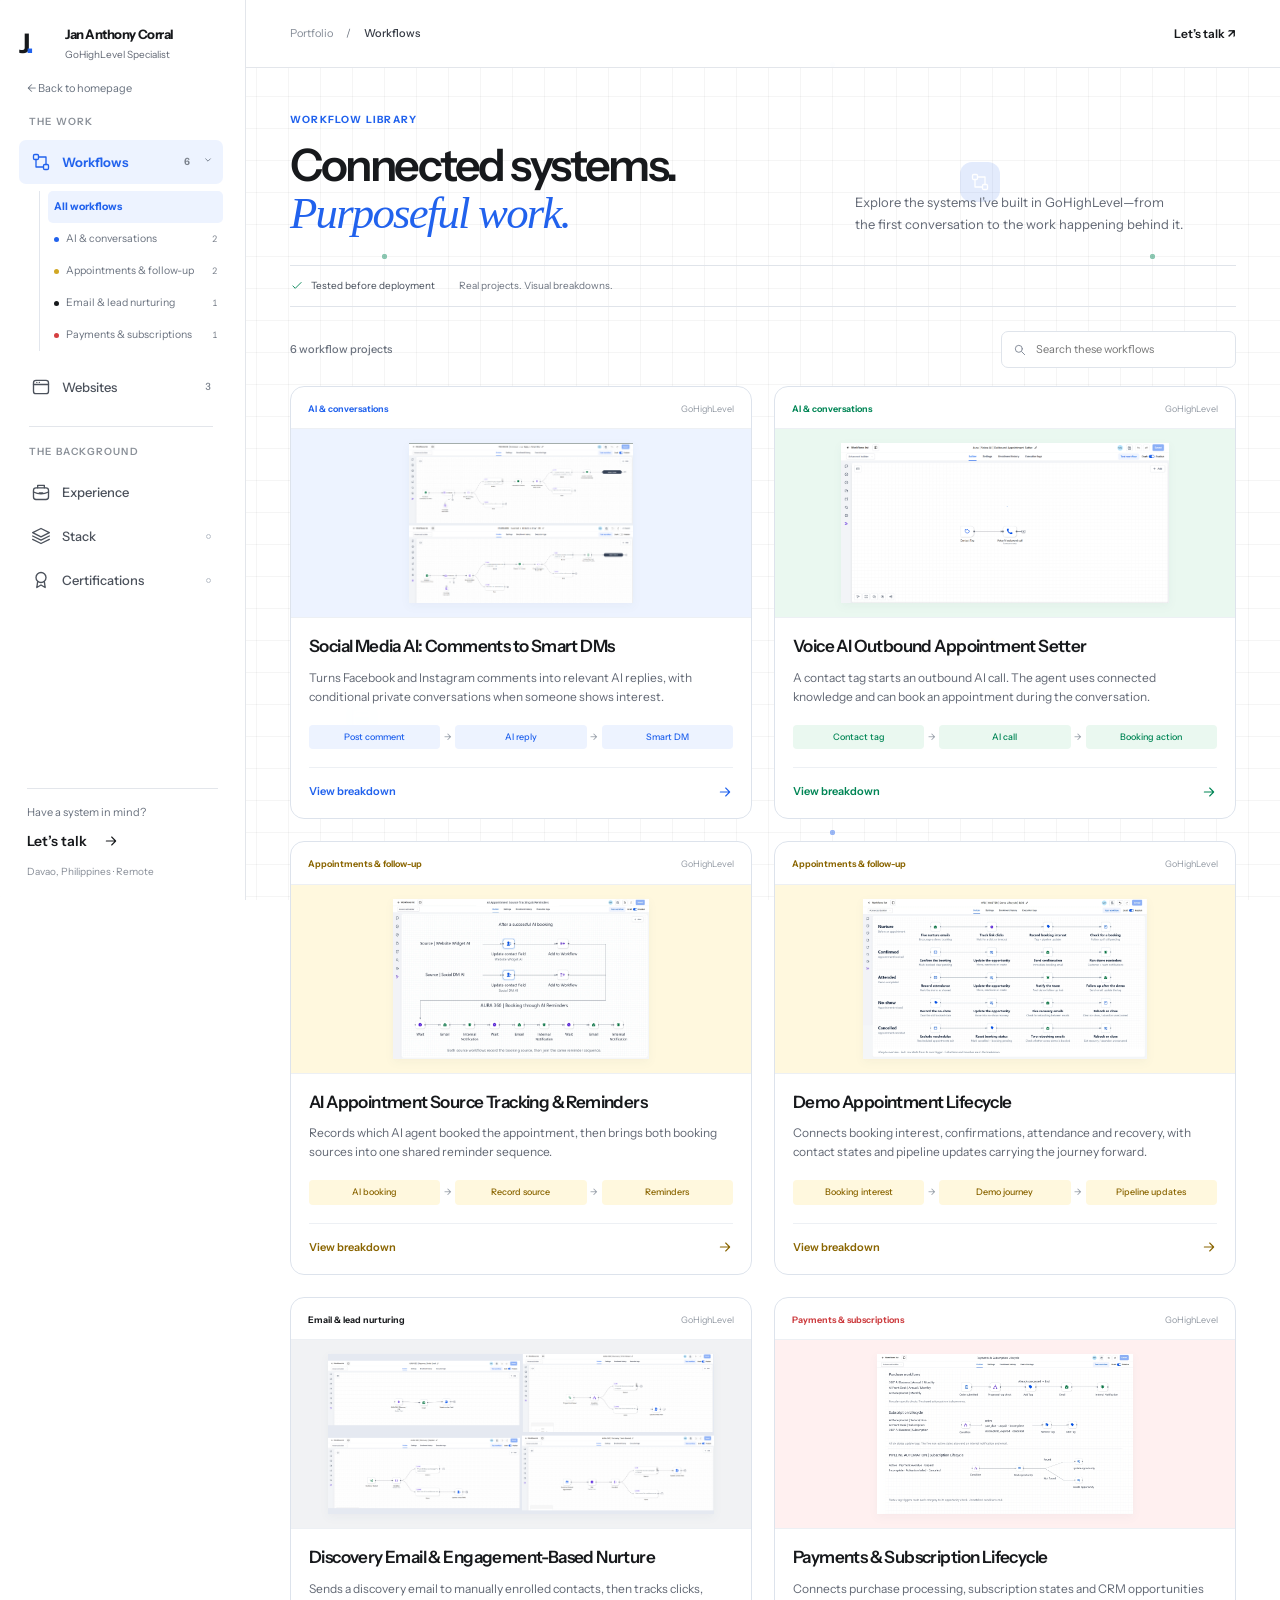
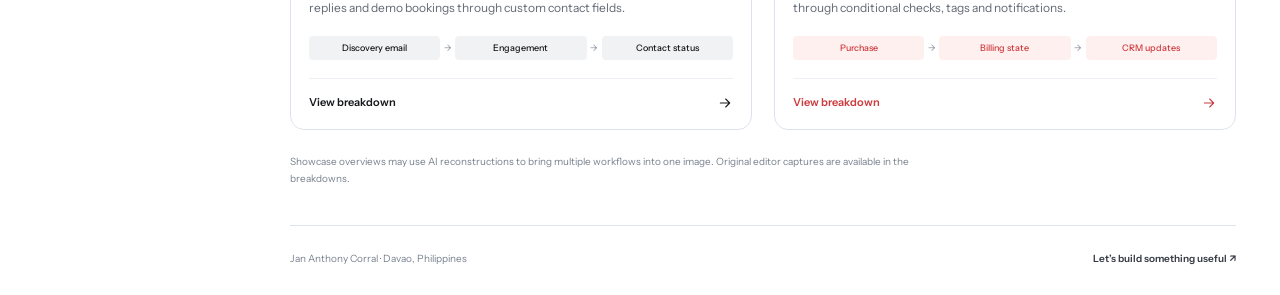
==== gallery.html @ 0812d5f4 "Showcase the portfolio in the gallery with video and visual breakdown" ====
<!doctype html>
<html lang="en">
<head>
  <meta charset="UTF-8">
  <meta name="viewport" content="width=device-width, initial-scale=1.0">
  <meta name="description" content="Portfolio of Jan Anthony Corral, a GoHighLevel automation and operations specialist.">
  <title>Workflows · Work Library — Jan Anthony Corral</title>
  <link rel="preconnect" href="https://fonts.googleapis.com">
  <link rel="preconnect" href="https://fonts.gstatic.com" crossorigin>
  <link href="https://fonts.googleapis.com/css2?family=Instrument+Sans:ital,wght@0,400;0,500;0,600;0,700;1,500&display=swap" rel="stylesheet">
  <style>
    :root {
      --paper: #f4f3ef;
      --paper-2: #ebeae5;
      --ink: #172033;
      --muted: #697386;
      --line: #d4d8df;
      --blue: #2558d9;
      --blue-dark: #163a93;
      --blue-soft: #dfe8ff;
      --white: #fbfbf9;
      --navy: #101a2d;
      --radius: 18px;
      --max: 1180px;
    }

    * { box-sizing: border-box; }
    html { scroll-behavior: smooth; }
    body {
      margin: 0;
      background: var(--paper);
      color: var(--ink);
      font-family: "Instrument Sans", Arial, sans-serif;
      font-size: 17px;
      line-height: 1.6;
    }
    img, video { display: block; max-width: 100%; }
    a { color: inherit; text-decoration: none; }
    button { font: inherit; }
    :focus-visible { outline: 3px solid #7fa2ff; outline-offset: 4px; }

    .wrap { width: min(calc(100% - 40px), var(--max)); margin-inline: auto; }
    .nav-shell {
      position: sticky;
      top: 0;
      z-index: 20;
      background: rgba(244, 243, 239, .9);
      border-bottom: 1px solid rgba(23, 32, 51, .12);
      backdrop-filter: blur(14px);
    }
    nav {
      min-height: 72px;
      display: flex;
      align-items: center;
      justify-content: space-between;
      gap: 28px;
    }
    .wordmark { font-weight: 700; letter-spacing: -.02em; }
    .nav-links { display: flex; align-items: center; gap: 28px; font-size: .94rem; }
    .nav-links a { color: #475166; }
    .nav-links a:hover { color: var(--blue); }

    .hero {
      min-height: 72vh;
      padding: 112px 0 86px;
      display: grid;
      align-items: center;
      border-bottom: 1px solid var(--line);
    }
    .eyebrow {
      margin: 0 0 22px;
      color: var(--blue);
      font-size: .82rem;
      font-weight: 700;
      letter-spacing: .13em;
      text-transform: uppercase;
    }
    h1, h2, h3, p { margin-top: 0; }
    h1 {
      max-width: 940px;
      margin-bottom: 28px;
      font-size: clamp(3.25rem, 8vw, 7.35rem);
      line-height: .93;
      letter-spacing: -.065em;
      font-weight: 650;
    }
    .hero-copy {
      max-width: 720px;
      margin-bottom: 38px;
      color: #4f596d;
      font-size: clamp(1.08rem, 2vw, 1.35rem);
    }
    .actions { display: flex; flex-wrap: wrap; gap: 12px; }
    .button {
      display: inline-flex;
      min-height: 48px;
      padding: 11px 19px;
      align-items: center;
      justify-content: center;
      gap: 8px;
      border: 1px solid var(--ink);
      border-radius: 999px;
      background: var(--ink);
      color: white;
      font-weight: 600;
      cursor: pointer;
      transition: transform .2s ease, background .2s ease, color .2s ease;
    }
    .button:hover { transform: translateY(-2px); }
    .button.secondary { background: transparent; color: var(--ink); }
    .button.secondary:hover { background: var(--white); }

    section { padding: 112px 0; scroll-margin-top: 72px; }
    .section-head {
      display: grid;
      grid-template-columns: minmax(0, .75fr) minmax(300px, 1fr);
      gap: 60px;
      align-items: end;
      margin-bottom: 58px;
    }
    .section-number { color: var(--blue); font-size: .82rem; font-weight: 700; letter-spacing: .13em; }
    h2 { margin-bottom: 0; font-size: clamp(2.4rem, 5vw, 4.7rem); line-height: 1; letter-spacing: -.05em; }
    .section-intro { margin: 0; color: var(--muted); max-width: 610px; }

    .projects { display: grid; gap: 72px; }
    .project {
      border-top: 1px solid var(--ink);
      padding-top: 22px;
    }
    .project-meta {
      display: flex;
      justify-content: space-between;
      gap: 24px;
      margin-bottom: 18px;
      color: var(--muted);
      font-size: .9rem;
    }
    .media-frame {
      overflow: hidden;
      background: #dde1e9;
      border: 1px solid #c9ced8;
      border-radius: var(--radius);
      box-shadow: 0 22px 60px rgba(27, 40, 68, .11);
    }
    .browser-bar {
      height: 42px;
      display: flex;
      align-items: center;
      gap: 7px;
      padding: 0 15px;
      background: #e8eaf0;
      border-bottom: 1px solid #c9ced8;
    }
    .browser-bar span { width: 9px; height: 9px; border-radius: 50%; background: #aeb5c2; }
    .media-frame img { width: 100%; background: white; }
    .media-frame video { width: 100%; aspect-ratio: 16 / 9; object-fit: cover; background: #0c1423; }
    .project-copy {
      display: grid;
      grid-template-columns: minmax(260px, .85fr) minmax(320px, 1.15fr);
      gap: 64px;
      padding: 30px 0 0;
    }
    .project h3 { font-size: clamp(1.8rem, 3vw, 2.65rem); line-height: 1.08; letter-spacing: -.035em; }
    .project-summary { color: #4f596d; }
    .project-controls { display: flex; flex-wrap: wrap; gap: 12px; margin-top: 25px; }
    .text-button {
      display: inline-flex;
      align-items: center;
      gap: 8px;
      padding: 0 0 6px;
      border: 0;
      border-bottom: 1px solid currentColor;
      background: transparent;
      color: var(--blue-dark);
      font-weight: 650;
      cursor: pointer;
    }
    .text-button .arrow { transition: transform .25s ease; }
    .text-button[aria-expanded="true"] .arrow { transform: rotate(180deg); }
    .project-panel {
      display: grid;
      grid-template-rows: 0fr;
      margin-top: 0;
      opacity: 0;
      transition: grid-template-rows .42s ease, opacity .25s ease, margin-top .42s ease;
    }
    .project-panel.open { grid-template-rows: 1fr; margin-top: 34px; opacity: 1; }
    .panel-inner { overflow: hidden; }
    .panel-content {
      padding: 38px;
      background: var(--paper-2);
      border: 1px solid var(--line);
      border-radius: var(--radius);
      display: grid;
      grid-template-columns: repeat(3, 1fr);
      gap: 36px;
    }
    .panel-content h4 { margin: 0 0 10px; font-size: .82rem; color: var(--blue); letter-spacing: .1em; text-transform: uppercase; }
    .panel-content p, .panel-content li { color: #586174; font-size: .96rem; }
    .panel-content ul { margin: 0; padding-left: 1.1em; }

    .work-list { border-top: 1px solid var(--ink); }
    .work-row {
      display: grid;
      grid-template-columns: minmax(240px, .7fr) 1.3fr;
      gap: 60px;
      padding: 30px 0;
      border-bottom: 1px solid var(--line);
    }
    .work-row h3 { margin: 0; font-size: 1.25rem; }
    .work-row p { margin: 0; color: var(--muted); }

    .about { background: var(--navy); color: #f4f6fa; }
    .about .section-number { color: #85a9ff; }
    .about .section-intro { color: #abb5c8; }
    .about-grid { display: grid; grid-template-columns: .8fr 1.2fr; gap: 80px; }
    .about-copy { font-size: clamp(1.3rem, 2.5vw, 2rem); line-height: 1.35; letter-spacing: -.02em; }
    .about-detail { color: #abb5c8; }

    .contact { text-align: center; }
    .contact h2 { max-width: 850px; margin: 0 auto 25px; }
    .contact p { max-width: 620px; margin: 0 auto 34px; color: var(--muted); }
    .contact-placeholder { border-style: dashed; cursor: default; }
    footer {
      padding: 24px 0 38px;
      border-top: 1px solid var(--line);
      color: var(--muted);
      font-size: .88rem;
    }
    footer .wrap { display: flex; justify-content: space-between; gap: 20px; }

    @media (max-width: 760px) {
      .wrap { width: min(calc(100% - 28px), var(--max)); }
      .nav-links a:not(:last-child) { display: none; }
      .hero { min-height: auto; padding: 88px 0 68px; }
      h1 { font-size: clamp(3rem, 15vw, 4.7rem); }
      section { padding: 82px 0; }
      .section-head, .project-copy, .work-row, .about-grid { grid-template-columns: 1fr; gap: 22px; }
      .section-head { margin-bottom: 40px; }
      .projects { gap: 58px; }
      .panel-content { padding: 25px; grid-template-columns: 1fr; gap: 22px; }
      .project-meta { font-size: .8rem; }
      footer .wrap { flex-direction: column; }
    }

    @media (prefers-reduced-motion: reduce) {
      html { scroll-behavior: auto; }
      *, *::before, *::after { scroll-behavior: auto !important; transition: none !important; }
    }

    .lifecycle-caption {font-size:.94rem;color:var(--muted)}
    .lifecycle-breakdown {padding:38px;background:var(--white);border:1px solid var(--line);border-radius:var(--radius)}
    .lifecycle-intro h4 {font-size:1.8rem;letter-spacing:-.035em;line-height:1.2;margin:14px 0}
    .lifecycle-intro p,.flow-figure p {max-width:780px;color:var(--muted)}
    .flow-index {display:flex;flex-wrap:wrap;justify-content:flex-start;min-height:0;gap:10px;padding:10px 0 30px}
    .flow-index a {padding:8px 13px;border:1px solid var(--line);border-radius:999px;font-size:.85rem}
    .flow-index a:hover {background:var(--blue-soft);border-color:var(--blue)}
    .flow-figure {margin:0;padding:30px 0 36px;border-top:1px solid var(--line);scroll-margin-top:95px}
    .flow-figure h4 {font-size:1.3rem;margin:0 0 12px;letter-spacing:-.02em}
    .flow-figure figcaption {margin-bottom:22px}
    .flow-figure .text-button {font-size:.9rem}
    .flow-image {display:block;overflow:hidden;border:1px solid var(--line);border-radius:10px;background:#f7f8fa}
    .flow-image img {display:block;width:100%;height:auto;min-height:90px}
    .lifecycle-note {font-size:.83rem;color:var(--muted);margin:0;border-top:1px solid var(--line);padding-top:24px}
    @media(max-width:760px){.lifecycle-breakdown{padding:20px}.flow-index{gap:8px}.flow-figure{padding:24px 0}.lifecycle-intro h4{font-size:1.5rem}}
  
    /* Homepage layout */
    .hero{min-height:0;padding:64px 0 58px;overflow:hidden}
    .hero-layout{display:grid;grid-template-columns:1.5fr 1fr;align-items:center;gap:40px}
    .hero-name{font-size:1.1rem;color:var(--blue-dark);font-weight:600;margin-bottom:20px}
    h1{font-size:clamp(2.7rem,5.2vw,4.5rem);line-height:1.04;letter-spacing:-.055em;margin-bottom:20px}
    .hero-copy{font-size:1.12rem;max-width:530px;margin-bottom:28px}
    .hero-art{height:285px;position:relative;isolation:isolate}
    .shape{position:absolute;width:65%;height:76%;border-radius:42px}
    .shape-one{background:#73baff;transform:rotate(-12deg);left:0;top:30px}
    .shape-two{background:#2558d9;transform:rotate(9deg);left:22%;top:5px}
    .shape-three{background:#173c96;left:37%;top:58px;border-radius:42px 42px 90px 42px}
    section{padding:64px 0}
    h2{font-size:clamp(2rem,3.5vw,3rem);line-height:1.1}
    .compact-section{display:grid;grid-template-columns:1fr 2fr;gap:50px;align-items:start}
    .compact-section p{max-width:750px;margin:0;font-size:1.08rem}
    .introduction{padding:38px 0;border-bottom:1px solid var(--line)}
    .about{padding:38px 0;background:#e8edf6;color:var(--ink)}
    .about p{color:#4f596d}
    .section-head{margin-bottom:34px;gap:36px;grid-template-columns:1fr 1.2fr}
    .group-title{font-size:1.25rem;font-weight:600;margin:0 0 18px}
    .website-heading{margin-top:46px}
    .project-grid{display:grid;gap:22px;align-items:stretch}
    .workflows{grid-template-columns:repeat(3,minmax(0,1fr))}
    .websites{grid-template-columns:repeat(2,minmax(0,1fr))}
    .project{min-width:0;border:1px solid var(--line);padding:16px;background:var(--white);border-radius:20px;display:flex;flex-direction:column;scroll-margin-top:95px}
    .project-meta{font-size:.75rem;gap:10px;min-height:25px;margin-bottom:12px;flex-wrap:wrap}
    .media-frame{box-shadow:none;border:1px solid #e0e4ec;border-radius:12px;background:#f0f3f8;aspect-ratio:16/10;display:flex;align-items:center;justify-content:center}
    .media-frame img{width:100%;height:100%;object-fit:contain;background:#f0f3f8}
    .media-frame video{width:100%;height:100%;object-fit:contain;aspect-ratio:auto;background:#f0f3f8}
    .browser-bar{display:none}
    .project-copy{display:flex;flex-direction:column;gap:0;padding-top:22px;flex:1}
    .project-copy>div{display:flex;flex-direction:column;flex:1}
    .project h3{font-size:1.35rem;line-height:1.22;letter-spacing:-.025em;margin-bottom:14px}
    .project-summary{font-size:.95rem;margin-bottom:18px}
    .project-controls{margin-top:auto;padding-top:10px;gap:16px;font-size:.88rem}
    .media-note{font-size:.73rem;line-height:1.5;color:var(--muted)}
    .placeholder{background:transparent;border-style:dashed}
    .placeholder-media{border-style:dashed;color:var(--muted);font-size:.9rem;width:100%}
    .placeholder .project-copy{opacity:.8}
    .project-panel{grid-column:1/-1}
    .tools-list{display:grid;grid-template-columns:repeat(3,1fr);gap:35px;border-top:1px solid var(--line);padding-top:25px}
    .tools-list h3{font-size:1.1rem;margin:0 0 8px}
    .tools-list p{font-size:.97rem;color:var(--muted);margin:0}
    #tools{border-top:1px solid var(--line)}
    .contact{background:#e7edf9}
    .contact h2{margin-bottom:20px}
    .contact-pending{font-size:.9rem;color:var(--muted)}
    @media(max-width:900px){.workflows{gap:14px}.project{padding:13px}.project h3{font-size:1.2rem}.hero-layout{grid-template-columns:1.6fr 1fr}.hero-art{height:230px}}
    @media(max-width:760px){.hero{padding:40px 0}.hero-layout{grid-template-columns:1fr;gap:20px}.hero-art{display:none}.hero-copy{font-size:1rem}.compact-section{grid-template-columns:1fr;gap:16px}.section-head{grid-template-columns:1fr;gap:15px}.workflows,.websites,.tools-list{grid-template-columns:1fr}.project{padding:18px}.project h3{font-size:1.5rem}.project-summary{font-size:1rem}section{padding:44px 0}.nav-links{gap:12px;font-size:.85rem}.nav-links a:not(:last-child){display:block}.nav-links a[href="index.html#tools"],.nav-links a[href="index.html#about"]{display:none}.wordmark{font-size:.9rem}.nav-shell nav{gap:15px;min-height:64px}.tools-list{gap:24px}.project-panel.open{margin-top:22px}}

    .source-breakdown{padding:32px;background:var(--white);border:1px solid var(--line);border-radius:18px}
    .source-breakdown>h3{font-size:1.7rem;margin:0 0 12px;letter-spacing:-.025em}
    .source-intro{color:var(--muted);max-width:800px;margin-bottom:30px}
    .source-paths{display:grid;grid-template-columns:1fr 1fr;gap:32px}
    .source-path{min-width:0;padding:20px 20px 0;border:1px solid var(--line);border-bottom:0;border-radius:12px 12px 0 0;background:#f5f7fb}
    .source-path h4{font-size:1.25rem;color:var(--blue-dark);margin:0 0 24px}
    .source-path h5{font-size:1rem;margin:0 0 12px}
    .source-path p,.source-shared p{font-size:.94rem;color:#566176}
    .source-shot{display:block;border:1px solid var(--line);border-radius:8px;overflow:hidden;background:white}
    .source-shot img{display:block;width:100%;height:auto}
    .source-arrow{text-align:center;color:var(--blue-dark);font-size:.84rem;padding:18px 0}
    .source-arrow span{display:block;font-size:1.7rem;line-height:1.2;margin-bottom:6px}
    .source-merge{height:30px;border:solid #8596b5;border-width:0 2px 2px;width:calc(50% + 16px);margin:auto;position:relative}
    .source-merge:after{content:'↓';position:absolute;left:50%;top:24px;transform:translateX(-50%);font-size:26px;color:#63769a}
    .source-shared{margin-top:45px;padding:24px;background:#eef3fb;border:1px solid #ccd7ec;border-radius:12px}
    .source-shared h4{font-size:1.2rem;margin:0 0 12px}
    @media(max-width:760px){.source-breakdown{padding:18px}.source-paths{grid-template-columns:1fr;gap:22px}.source-path{border-bottom:1px solid var(--line);border-radius:12px;padding:16px}.source-merge{width:0;border-width:0 0 0 2px;height:20px}.source-shared{padding:16px}.source-merge:after{top:10px}.source-shared{margin-top:26px}}

    body.modal-open{overflow:hidden}
    .project-panel{display:none!important}
    dialog{border:1px solid var(--line);border-radius:18px;padding:0;background:var(--paper);color:var(--ink);box-shadow:0 22px 90px #101a2d55}
    dialog::backdrop{background:rgba(16,26,45,.58);backdrop-filter:blur(3px)}
    .breakdown-dialog{width:min(1100px,calc(100vw - 56px));max-width:none;max-height:85dvh;overflow:auto;overscroll-behavior:contain}
    .dialog-heading{position:sticky;top:0;z-index:2;display:flex;align-items:center;justify-content:space-between;gap:20px;padding:20px 26px;background:var(--paper);border-bottom:1px solid var(--line)}
    .dialog-heading h2{font-size:1.35rem;line-height:1.3;letter-spacing:-.025em;margin:0}
    .dialog-x,.zoom-controls button{border:1px solid var(--line);background:var(--white);border-radius:8px;min-width:40px;min-height:40px;cursor:pointer;color:var(--ink);font-size:1.15rem}
    .dialog-x{flex-shrink:0;font-size:1.6rem}
    .breakdown-body{padding:24px}
    .breakdown-body .project-panel{display:block!important;opacity:1;margin:0;transition:none}
    .dialog-footer{padding:18px 24px 24px;text-align:center;border-top:1px solid var(--line)}
    .breakdown-body .flow-figure{scroll-margin-top:90px}
    .showcase-zoom{padding:0;cursor:zoom-in;position:relative;width:100%;font:inherit;color:inherit}
    .zoom-hint{position:absolute;bottom:8px;right:8px;background:#fbfbf9ed;color:#163a93;border:1px solid #d4d8df;border-radius:6px;padding:3px 8px;font-size:.72rem}
    .image-dialog{width:min(1400px,calc(100vw - 48px));max-width:none;height:85dvh;max-height:90dvh;overflow:hidden;background:#eff2f7}
    .image-dialog[open]{display:flex;flex-direction:column}
    .image-toolbar{display:flex;align-items:center;justify-content:space-between;gap:12px;padding:12px 18px;background:var(--white);border-bottom:1px solid var(--line)}
    .image-toolbar h2{font-size:1rem;letter-spacing:0;margin:0}
    .zoom-controls{display:flex;gap:8px;align-items:center;flex-shrink:0}
    .zoom-controls output{font-size:.85rem;min-width:42px;text-align:center}
    .image-help{font-size:.8rem;color:var(--muted);margin:8px 18px}
    .image-stage{flex:1;min-height:0;overflow:auto;padding:16px;cursor:grab;overscroll-behavior:contain;touch-action:pan-x pan-y}
    .image-stage.dragging{cursor:grabbing;user-select:none}
    .preview-image{display:block;max-width:none!important;margin:auto;object-fit:contain;user-select:none;-webkit-user-drag:none}
    @media(max-width:760px){.breakdown-dialog{width:calc(100vw - 24px);max-height:88dvh}.dialog-heading{padding:14px 16px}.dialog-heading h2{font-size:1.1rem}.breakdown-body{padding:12px}.breakdown-body .panel-content{grid-template-columns:1fr}.image-dialog{width:calc(100vw - 20px)}.image-toolbar{flex-wrap:wrap;padding:10px}.image-toolbar h2{font-size:.9rem}.zoom-controls{gap:5px}.image-help{margin:6px 10px}.source-paths{grid-template-columns:1fr}}

    @keyframes popup-enter{from{opacity:0;transform:translateY(10px) scale(.99)}to{opacity:1;transform:translateY(0) scale(1)}}
    @keyframes backdrop-enter{from{opacity:0}to{opacity:1}}
    dialog[open]{animation:popup-enter .38s cubic-bezier(.16,1,.3,1) both}
    dialog[open]::backdrop{animation:backdrop-enter .32s ease-out both}
    @media(prefers-reduced-motion:reduce){dialog[open],dialog[open]::backdrop{animation:none}}
  
    .workflow-disclosure{margin:-6px 0 24px;max-width:820px;color:var(--muted);font-size:.85rem;line-height:1.6}
    @keyframes popup-exit{from{opacity:1;transform:translateY(0) scale(1)}to{opacity:0;transform:translateY(5px) scale(.995)}}
    @keyframes backdrop-exit{from{opacity:1}to{opacity:0}}
    dialog[open].is-closing{animation:popup-exit .18s ease-in both;pointer-events:none}
    dialog[open].is-closing::backdrop{animation:backdrop-exit .18s ease-in both}
    @media(prefers-reduced-motion:reduce){dialog[open].is-closing,dialog[open].is-closing::backdrop{animation:none}}
  .contact-email{display:inline-flex;align-items:center;gap:8px;color:var(--muted);font-weight:400;font-size:14px;text-decoration:none;background:none;border:0;padding:0;transition:color 180ms ease}.contact-email svg{flex-shrink:0;width:16px;height:16px}.contact-email:hover,.contact-email:hover span{color:#2563eb;text-decoration:none}.contact-email:focus-visible{outline:2px solid currentColor;outline-offset:6px}
.compact-lifecycle{display:grid;grid-template-columns:repeat(2,minmax(0,1fr));gap:24px;padding:24px}
.compact-lifecycle .flow-figure{padding:0;border:0;min-width:0}
.compact-lifecycle #flow-full{grid-column:1/-1}
.compact-lifecycle .flow-figure h4{font-size:1.05rem;margin:0 0 8px}
.compact-lifecycle .flow-figure p{font-size:.9rem;line-height:1.6;margin:0}
.compact-lifecycle .flow-figure figcaption{margin-bottom:12px}
.compact-lifecycle .flow-image img{height:120px;min-height:0;object-fit:contain}
.compact-lifecycle #flow-full .flow-image img{height:160px}
@media(max-width:700px){.compact-lifecycle{grid-template-columns:1fr;padding:18px;gap:22px}}
nav .nav-contact{display:inline-flex;align-items:center;gap:8px;padding:11px 18px;border-radius:999px;background:#172033;color:#fff;font-weight:600;text-decoration:none;white-space:nowrap;transition:background 180ms ease}nav .nav-contact:hover{background:#2563eb;color:#fff;text-decoration:none}nav .nav-contact svg{flex-shrink:0}.payments-breakdown{padding:24px}.payments-breakdown>h3{font-size:1.3rem;margin:0 0 12px}.payments-breakdown h4{font-size:1.05rem;margin:24px 0 8px}.payments-breakdown p{font-size:.9rem;color:var(--muted);line-height:1.6}.payments-breakdown>.flow-image img{height:240px;object-fit:contain}.payment-grid{display:grid;grid-template-columns:repeat(2,minmax(0,1fr));gap:22px}.payment-grid figure{margin:0;min-width:0}.payment-grid .flow-image img{height:200px;min-height:0;object-fit:contain}.payment-grid figcaption{font-size:.9rem;margin:14px 0 8px}.payment-plans summary{cursor:pointer;color:var(--blue);font-size:.9rem;padding:10px 0}.payment-note{margin:22px 0 0;font-size:.8rem!important}@media(max-width:700px){.payment-grid{grid-template-columns:1fr}.payments-breakdown{padding:18px}}.hero-portrait{position:relative;width:100%;max-width:470px;justify-self:center;align-self:end;line-height:0;background:none;border:0;isolation:isolate}.hero-portrait img{display:block;width:100%;height:auto;position:relative}.portrait-water{position:absolute;inset:0;width:100%;height:100%;pointer-events:none}.hero-layout{align-items:center}.hero-portrait img{mask-image:linear-gradient(to bottom,#000 0%,#000 91%,transparent 100%)}.hero-portrait .portrait-water{inset:-12%;width:124%;height:124%;z-index:2;}@media(max-width:760px){.hero-portrait{max-width:330px;margin:12px auto 0}}
#tools .section-head{margin-bottom:28px}.tool-group{display:grid;grid-template-columns:150px 1fr;gap:26px;border-top:1px solid var(--line,#d1d8e2);padding:28px 0}.tool-group:last-child{padding-bottom:0}.tool-group>h3{font-size:.85rem;font-weight:600;color:var(--muted);margin:3px 0}.tool-collection{display:grid;grid-template-columns:repeat(3,minmax(0,1fr));gap:30px}.tool-item{position:relative;padding:0 0 14px;min-width:0}.tool-item:after{content:'';position:absolute;left:0;bottom:0;width:30px;height:2px;background:#2563eb;transform:scaleX(0);transform-origin:left;transition:transform .2s}.tool-item:hover:after,.tool-item:focus-within:after{transform:scaleX(1)}.tool-logo{height:30px;display:flex;align-items:center;color:#172033;margin-bottom:15px;transition:color .2s}.tool-item:hover .tool-logo{color:#2563eb}.tool-monogram{font-size:16px;font-weight:800;letter-spacing:-1px}.tool-item h4{font-size:1rem;margin:0 0 9px}.tool-item p{font-size:.9rem;line-height:1.65;color:var(--muted);margin:0}.tool-work-link{display:inline-block;margin-top:13px;font-size:.82rem;font-weight:600;color:var(--blue);text-decoration:none}.tool-work-link:hover{color:#2563eb}@media(max-width:800px){.tool-group{grid-template-columns:1fr;gap:20px}.tool-collection{gap:22px}}@media(max-width:560px){.tool-collection{grid-template-columns:1fr}.tool-item{padding-left:42px}.tool-logo{position:absolute;left:0;top:0}.tool-item:after{left:42px}.tool-group{padding:24px 0}.tool-item h4{margin-bottom:5px}}

/* Draw directly on the existing pill edge after color inversion. */
.actions .button,nav .nav-contact{position:relative;overflow:visible;isolation:isolate;transition:transform .25s ease,background .25s ease,color .25s ease;border:1px solid var(--ink)}
.cta-ring{position:absolute;inset:-1px;width:calc(100% + 2px);height:calc(100% + 2px);overflow:visible;pointer-events:none}
.cta-ring rect{fill:none;stroke-width:1;vector-effect:non-scaling-stroke}
.cta-ring-track{display:none}
.cta-ring-draw{stroke:currentColor;stroke-dasharray:1;stroke-dashoffset:1;transition:stroke-dashoffset .5s cubic-bezier(.7,0,.3,1),filter .25s}
.actions .button:is(:hover,:focus-visible),nav .nav-contact:is(:hover,:focus-visible){transform:scale(1.045);background:var(--white);color:var(--ink);border-color:transparent}
.actions .button.secondary:is(:hover,:focus-visible){background:var(--ink);color:var(--white);border-color:transparent}
.actions .button:is(:hover,:focus-visible) .cta-ring-draw,nav .nav-contact:is(:hover,:focus-visible) .cta-ring-draw{stroke-dashoffset:0;stroke-width:1.6;filter:drop-shadow(0 0 1.5px #2563eb45);transition-delay:.12s}
@media(prefers-reduced-motion:reduce){.actions .button,nav .nav-contact,.cta-ring rect{transition:none!important;transform:none!important}}

.hero-portrait{overflow:hidden;perspective:none;outline-offset:5px}
.hero-portrait img{transform:scale(.9);transform-origin:50% 100%;transition:transform .6s cubic-bezier(.2,.7,.3,1)}
.hero-portrait:after{content:"";position:absolute;inset:-30%;z-index:2;background:linear-gradient(90deg,transparent 35%,#fbfbf960 50%,transparent 65%);transform:translateX(-100%) rotate(25deg);pointer-events:none}
.portrait-caption{position:absolute;right:7%;bottom:9%;z-index:3;line-height:1.5;text-align:right;color:#fbfbf9;border-right:3px solid #fbfbf9;padding:6px 12px;opacity:0;transform:translateX(12px);transition:opacity .35s,transform .35s;text-shadow:0 1px 6px #172033}
.portrait-caption strong,.portrait-caption span{display:block}.portrait-caption strong{font-size:16px}.portrait-caption span{font-size:13px}
.hero-portrait:is(:hover,:focus-visible) img{transform:scale(1)}
.hero-portrait:is(:hover,:focus-visible):after{transform:translateX(100%) rotate(25deg);transition:transform .75s ease}
.hero-portrait:is(:hover,:focus-visible) .portrait-caption{opacity:1;transform:translateX(0);transition-delay:.15s}
@media(hover:none){.portrait-caption{opacity:1;transform:none}}
@media(prefers-reduced-motion:reduce){.hero-portrait img{transform:scale(.9)!important;transition:none}.hero-portrait:after{display:none}.portrait-caption{transition:none}}

.gallery-home-link{padding-top:32px}.gallery-intro{padding:64px 0 28px}.gallery-intro h1{font-size:clamp(2.8rem,6vw,5rem);margin:12px 0 20px}.gallery-intro p{max-width:670px;color:var(--muted);font-size:1.1rem;line-height:1.7}.eyebrow{font-size:.8rem;letter-spacing:.12em;text-transform:uppercase;color:var(--blue)}.gallery-jump{padding:32px 0 56px;text-align:center;border-bottom:1px solid var(--line)}.gallery-jump a{font-size:clamp(1.3rem,3vw,2rem);font-weight:600;text-decoration:none;color:var(--ink)}.gallery-jump a:hover{color:var(--blue)}.gallery-jump p{color:var(--muted);margin:12px 0 0}.gallery-filter{display:flex;flex-wrap:wrap;gap:10px;margin:24px 0 18px}.gallery-filter button{font:inherit;font-size:.9rem;cursor:pointer;background:transparent;border:1px solid var(--line);border-radius:999px;padding:10px 17px;color:var(--ink)}.gallery-filter button[aria-pressed="true"]{background:var(--ink);border-color:var(--ink);color:white}.gallery-filter button:hover{border-color:var(--blue)}.collection-count{color:var(--muted);font-size:.85rem;margin-bottom:24px}.collection-grid{grid-template-columns:repeat(3,minmax(0,1fr))}.collection-grid [hidden]{display:none!important}.new-breakdown .flow-image{display:block;margin:20px 0 30px}.new-breakdown .flow-image img{width:100%;height:auto!important;max-height:440px;object-fit:contain}.gallery-page #work{padding-top:32px}.gallery-page .workflow-disclosure{max-width:850px}.gallery-page #collection{scroll-margin-top:85px}a:focus-visible,button:focus-visible{outline:2px solid #2558d9;outline-offset:4px}@media(max-width:900px){.collection-grid{grid-template-columns:repeat(2,minmax(0,1fr))}}@media(max-width:600px){.collection-grid{grid-template-columns:1fr}.gallery-intro{padding-top:36px}.nav-links{gap:9px!important}.nav-links a[href="index.html#work"],.nav-links a[href="index.html#work"]{display:none!important}}

.gallery-page #work .project-grid{grid-template-columns:1fr;gap:12px}
.gallery-page #work .project{display:grid;grid-template-columns:155px minmax(0,1fr) 205px;column-gap:24px;align-items:center;padding:16px}
.gallery-page #work .project-meta{grid-column:2;margin-bottom:5px;min-height:0}
.gallery-page #work .media-frame{grid-column:1;grid-row:1/4;aspect-ratio:16/10}
.gallery-page #work .project-copy,.gallery-page #work .project-copy>div{display:contents}
.gallery-page #work .project h3{grid-column:2;grid-row:2;font-size:1.15rem;margin:0 0 8px}
.gallery-page #work .project-summary{grid-column:2;grid-row:3;font-size:.88rem;line-height:1.55;margin:0}
.gallery-page #work .project-controls{grid-column:3;grid-row:1/4;display:flex;flex-direction:column;align-items:flex-start;justify-content:center;margin:0;padding:0;gap:12px;font-size:.8rem}
.collection-group{margin-top:36px}.collection-group[hidden]{display:none}.collection-group>h3{font-size:1.4rem;margin:0 0 8px}.collection-group-intro{color:var(--muted);margin:0 0 20px;font-size:.95rem}
@media(max-width:760px){.gallery-page #work .project{grid-template-columns:105px minmax(0,1fr);gap:0 16px}.gallery-page #work .project-controls{grid-column:2;grid-row:4;margin-top:12px}.gallery-page #work .project h3{font-size:1rem}.gallery-page #work .project-summary{font-size:.85rem}.gallery-page #work .media-frame{align-self:start}.gallery-page #work .project-meta{font-size:.65rem}}
@media(max-width:420px){.gallery-page #work .project{grid-template-columns:1fr}.gallery-page #work .media-frame{grid-column:1;grid-row:1;width:120px;margin-bottom:12px}.gallery-page #work .project-meta{grid-column:1;grid-row:2}.gallery-page #work .project h3{grid-column:1;grid-row:3}.gallery-page #work .project-summary{grid-column:1;grid-row:4}.gallery-page #work .project-controls{grid-column:1;grid-row:5}}

.collection-group>h3{font-size:2rem;padding-bottom:14px;border-bottom:1px solid var(--line)}.work-subgroup{margin-top:28px}.work-subgroup>h4{font-size:1.12rem;margin:0 0 16px;color:var(--ink)}.collection-group+.collection-group{margin-top:52px}

/* Compact responsive layouts, with comfortable touch targets. */
@media(max-width:760px){
 body{font-size:15px;line-height:1.55}
 .wrap{width:calc(100% - 32px)}
 .nav-shell nav{min-height:60px;gap:10px}
 .wordmark{font-size:.82rem;white-space:nowrap}
 .nav-links{gap:10px!important;font-size:.8rem}
 .nav-links a[href="#work"],.nav-links a[href="index.html#work"],.nav-links a[href="#tools"],.nav-links a[href="#about"]{display:none!important}
 nav .nav-contact{min-height:44px;padding:9px 13px;font-size:.8rem}
 section,body:not(.gallery-page) main>section{padding-block:30px;scroll-margin-top:64px}
 body:not(.gallery-page) main>.hero{padding-block:28px}
 .hero-layout{gap:12px}
 h1{font-size:clamp(2rem,8vw,3.2rem);line-height:1.06;letter-spacing:-.045em;margin-bottom:18px}
 .hero-copy{font-size:.94rem;line-height:1.6;margin-bottom:20px}
 .hero-portrait{max-width:235px;margin:0 auto}
 h2,body:not(.gallery-page) #work h2{font-size:1.8rem;line-height:1.12}
 .section-head{gap:10px;margin-bottom:20px}
 .section-intro,.compact-section p{font-size:.9rem;line-height:1.6}
 .actions{gap:9px}.actions .button,.gallery-cta{min-height:44px;font-size:.85rem;padding:11px 16px}
 .project-grid,body:not(.gallery-page) #work .project-grid{gap:14px}
 .project,.gallery-page #work .project{padding:13px;border-radius:14px;min-width:0}
 .project h3,body:not(.gallery-page) #work .project h3{font-size:1.08rem;line-height:1.3;margin-bottom:8px}
 .project-summary,body:not(.gallery-page) #work .project-summary{font-size:.88rem;line-height:1.55;margin-bottom:8px}
 .project-meta{font-size:.7rem;gap:10px;min-height:0;margin-bottom:10px}
 .project-meta span{min-width:0}
 .project-controls{gap:8px 14px;flex-wrap:wrap}
 .text-button{min-height:44px;display:inline-flex;align-items:center;font-size:.8rem}
 .collection-grid .media-frame{aspect-ratio:16/9;max-height:190px}
 body:not(.gallery-page) #work .workflows .media-frame{height:150px;aspect-ratio:auto}
 body:not(.gallery-page) #work .websites .media-frame{aspect-ratio:16/9;max-height:190px}
 .gallery-intro{padding:30px 0 16px}.gallery-intro h1{font-size:2.4rem;margin:10px 0 14px}
 .gallery-intro p{font-size:.94rem;line-height:1.6}.eyebrow{font-size:.68rem;letter-spacing:.08em}
 .gallery-page #work{padding-top:20px}.gallery-jump{padding:22px 0 28px}.gallery-jump a{font-size:1.2rem}.gallery-jump p{font-size:.85rem}
 .collection-group{margin-top:24px}.collection-group+.collection-group{margin-top:30px}.collection-group>h3{font-size:1.5rem;padding-bottom:10px}
 .collection-group-intro{font-size:.88rem;margin-bottom:16px}.gallery-filter{gap:8px;margin:18px 0 12px}.gallery-filter button{min-height:44px;font-size:.82rem;padding:8px 13px}.collection-count{margin-bottom:16px}
 .gallery-page #work .project{grid-template-columns:80px minmax(0,1fr);gap:0 12px}
 .gallery-page #work .media-frame{grid-column:1;grid-row:1/4;width:80px;margin:0;aspect-ratio:1}
 .gallery-page #work .project-meta{grid-column:2;grid-row:1;font-size:.65rem;flex-wrap:wrap;gap:2px 8px}
 .gallery-page #work .project h3{grid-column:2;grid-row:2;font-size:1rem}
 .gallery-page #work .project-summary{grid-column:1/-1;grid-row:4;font-size:.85rem;margin-top:10px}
 .gallery-page #work .project-controls{grid-column:1/-1;grid-row:5;flex-direction:row;flex-wrap:wrap;gap:6px 14px;margin-top:4px}
 #tools .section-head{margin-bottom:20px}.tool-group{padding:20px 0;gap:14px}.tool-collection{gap:16px}.tool-item{padding-bottom:4px}.tool-item h4{font-size:.92rem}.tool-item p{font-size:.85rem;line-height:1.55}
 .contact p{font-size:.9rem}.contact-email{font-size:clamp(.85rem,4vw,1.1rem);overflow-wrap:anywhere;gap:8px}.contact-email svg{flex-shrink:0}
 .breakdown-dialog{width:calc(100vw - 16px);max-height:92dvh}.dialog-heading{padding:12px}.dialog-heading h2{font-size:1rem;line-height:1.3}.dialog-x{min-width:44px;min-height:44px}
 .breakdown-body{padding:4px}.payments-breakdown,.lifecycle-breakdown,.compact-lifecycle,.source-breakdown{padding:14px}
 .payments-breakdown>h3{font-size:1.08rem;line-height:1.35}.payments-breakdown p,.flow-figure p{font-size:.85rem;line-height:1.6}.flow-figure{padding:16px 0}
 .new-breakdown .flow-image{margin:14px 0 20px}.payments-breakdown>.flow-image img{height:170px}.payment-grid .flow-image img{height:160px}
 .image-dialog{width:calc(100vw - 12px)}.image-toolbar{gap:8px}.image-toolbar h2{font-size:.85rem}.zoom-controls button{min-width:40px;min-height:44px}.image-help{font-size:.72rem}
 footer{font-size:.78rem;padding:24px 0}
}
@media(max-width:360px){.wrap{width:calc(100% - 24px)}.wordmark{font-size:.75rem}.nav-links{gap:7px!important}nav .nav-contact{padding-inline:10px}.nav-contact svg{display:none}.project-meta{flex-wrap:wrap}.gallery-page #work .project{grid-template-columns:64px minmax(0,1fr)}.gallery-page #work .media-frame{width:64px}}
</style>
<link rel="stylesheet" href="assets/whiteboards.css?v=4">
<link rel="stylesheet" href="assets/gallery-studio.css?v=1">
<link rel="stylesheet" href="assets/portfolio-case.css?v=1">
</head><body class="gallery-studio" data-tone="blue">
<a class="g-skip" href="#library">Skip to projects</a>
<div class="g-atmosphere" aria-hidden="true"><div class="g-grid"></div><span class="g-float float-a"><svg viewBox="0 0 24 24" fill="none" stroke="currentColor" stroke-width="1.6" stroke-linecap="round" stroke-linejoin="round" aria-hidden="true"><rect x="3" y="3" width="6" height="6" rx="1.5"/><rect x="15" y="15" width="6" height="6" rx="1.5"/><path d="M6 9v9h9M9 6h9v9"/></svg></span><span class="g-float float-b"><svg viewBox="0 0 24 24" fill="none" stroke="currentColor" stroke-width="1.6" stroke-linecap="round" stroke-linejoin="round" aria-hidden="true"><rect x="3" y="4" width="18" height="16" rx="3"/><path d="M3 9h18M7 6.5h.01M10 6.5h.01"/></svg></span></div>
<div class="g-shade" hidden></div>
<aside class="g-sidebar" id="gallery-navigation" aria-label="Gallery navigation">
<div class="g-identity"><a class="g-home" href="index.html"><span class="g-monogram">J<span>.</span></span><span><strong>Jan Anthony Corral</strong><small>GoHighLevel Specialist</small></span></a><button class="g-close-nav g-icon-button" aria-label="Close navigation"><svg viewBox="0 0 24 24" fill="none" stroke="currentColor" stroke-width="1.6" stroke-linecap="round" stroke-linejoin="round" aria-hidden="true"><path d="m6 6 12 12M6 18 18 6"/></svg></button></div>
<a class="g-home-link" href="index.html">← Back to homepage</a>
<nav class="g-navigation" aria-label="Explore the work"><p class="g-nav-heading">The work</p>
<div class="g-workflow-group"><div class="g-parent"><a href="#workflows" data-route="workflows"><svg viewBox="0 0 24 24" fill="none" stroke="currentColor" stroke-width="1.6" stroke-linecap="round" stroke-linejoin="round" aria-hidden="true"><rect x="3" y="3" width="6" height="6" rx="1.5"/><rect x="15" y="15" width="6" height="6" rx="1.5"/><path d="M6 9v9h9M9 6h9v9"/></svg><span>Workflows</span><span class="g-count">6</span></a><button class="g-category-toggle" aria-label="Toggle workflow categories" aria-expanded="true" aria-controls="workflow-categories"><svg viewBox="0 0 24 24" fill="none" stroke="currentColor" stroke-width="1.6" stroke-linecap="round" stroke-linejoin="round" aria-hidden="true"><path d="m8 10 4 4 4-4"/></svg></button></div>
<div class="g-subnav" id="workflow-categories"><a href="#workflows" data-route="workflows">All workflows</a><a href="#ai" data-route="ai"><span class="g-nav-dot dot-ai"></span>AI & conversations<span class="g-count">2</span></a><a href="#appointments" data-route="appointments"><span class="g-nav-dot dot-appointments"></span>Appointments & follow-up<span class="g-count">2</span></a><a href="#email" data-route="email"><span class="g-nav-dot dot-email"></span>Email & lead nurturing<span class="g-count">1</span></a><a href="#payments" data-route="payments"><span class="g-nav-dot dot-payments"></span>Payments & subscriptions<span class="g-count">1</span></a></div></div>
<a href="#websites" data-route="websites"><svg viewBox="0 0 24 24" fill="none" stroke="currentColor" stroke-width="1.6" stroke-linecap="round" stroke-linejoin="round" aria-hidden="true"><rect x="3" y="4" width="18" height="16" rx="3"/><path d="M3 9h18M7 6.5h.01M10 6.5h.01"/></svg><span>Websites</span><span class="g-count">3</span></a>
<p class="g-nav-heading g-nav-divider">The background</p>
<a href="#experience" data-route="experience"><svg viewBox="0 0 24 24" fill="none" stroke="currentColor" stroke-width="1.6" stroke-linecap="round" stroke-linejoin="round" aria-hidden="true"><rect x="3" y="7" width="18" height="14" rx="3"/><path d="M8 7V4h8v3M3 12c6 3 12 3 18 0M10 13h4"/></svg><span>Experience</span></a>
<a href="#stack" data-route="stack"><svg viewBox="0 0 24 24" fill="none" stroke="currentColor" stroke-width="1.6" stroke-linecap="round" stroke-linejoin="round" aria-hidden="true"><path d="m12 3 10 5-10 5L2 8l10-5ZM2 12l10 5 10-5M2 16l10 5 10-5"/></svg><span>Stack</span><span class="g-empty-dot" title="Nothing listed yet"></span></a>
<a href="#certifications" data-route="certifications"><svg viewBox="0 0 24 24" fill="none" stroke="currentColor" stroke-width="1.6" stroke-linecap="round" stroke-linejoin="round" aria-hidden="true"><circle cx="12" cy="9" r="6"/><path d="m8 14-1 7 5-3 5 3-1-7"/></svg><span>Certifications</span><span class="g-empty-dot" title="Nothing listed yet"></span></a>
</nav><div class="g-sidebar-bottom"><p>Have a system in mind?</p><a class="g-contact" href="mailto:corralanthonyjan@gmail.com">Let’s talk <svg viewBox="0 0 24 24" fill="none" stroke="currentColor" stroke-width="1.6" stroke-linecap="round" stroke-linejoin="round" aria-hidden="true"><path d="M5 12h14M13 6l6 6-6 6"/></svg></a><small>Davao, Philippines · Remote</small></div>
</aside>
<div class="g-shell"><header class="g-topbar"><button class="g-menu g-icon-button" aria-label="Open navigation" aria-expanded="false" aria-controls="gallery-navigation"><svg viewBox="0 0 24 24" fill="none" stroke="currentColor" stroke-width="1.6" stroke-linecap="round" stroke-linejoin="round" aria-hidden="true"><path d="M4 6h16M4 12h16M4 18h16"/></svg></button><div class="g-breadcrumb"><a href="index.html">Portfolio</a><span>/</span><span id="g-breadcrumb-current">Workflows</span></div><a class="g-top-contact" href="mailto:corralanthonyjan@gmail.com">Let’s talk ↗</a></header>
<main class="g-main" id="library" tabindex="-1">
<section class="g-view" id="view-workflows" aria-labelledby="workflow-heading">
<div class="g-page-intro"><div><span class="g-kicker" id="workflow-kicker">Workflow library</span><h1 id="workflow-heading" tabindex="-1">Connected systems.<br><em>Purposeful work.</em></h1></div><p id="workflow-intro">Explore the systems I’ve built in GoHighLevel—from the first conversation to the work happening behind it.</p></div>
<div class="g-proof"><span><svg viewBox="0 0 24 24" fill="none" stroke="currentColor" stroke-width="1.6" stroke-linecap="round" stroke-linejoin="round" aria-hidden="true"><path d="m5 12 4 4L19 6"/></svg> Tested before deployment</span><span>Real projects. Visual breakdowns.</span></div>
<div class="g-tools"><p id="workflow-count" role="status" aria-live="polite">6 workflow projects</p><label class="g-search"><svg viewBox="0 0 24 24" fill="none" stroke="currentColor" stroke-width="1.6" stroke-linecap="round" stroke-linejoin="round" aria-hidden="true"><circle cx="10" cy="10" r="6"/><path d="m15 15 5 5"/></svg><input type="search" id="project-search" placeholder="Search these workflows" aria-label="Search workflows"><button class="g-clear-search" type="button" aria-label="Clear search" hidden>×</button></label></div>
<div class="g-project-grid" id="workflow-grid"><article class="g-card tone-blue" data-kind="ai" id="project-social"><div class="g-card-meta"><span>AI & conversations</span><span>GoHighLevel</span></div><button class="g-preview g-image-preview" data-image="assets/social-ai-showcase.svg" aria-label="Open image: Social Media AI: Comments to Smart DMs"><img src="assets/social-ai-showcase.svg" alt="Facebook and Instagram workflow editor overview" loading="lazy" width="1920" height="1120"><span class="g-preview-hint">Explore image ↗</span></button><div class="g-card-content"><h3>Social Media AI: Comments to Smart DMs</h3><p>Turns Facebook and Instagram comments into relevant AI replies, with conditional private conversations when someone shows interest.</p><div class="g-flow" aria-label="Workflow summary"><span>Post comment</span><span>AI reply</span><span>Smart DM</span></div><button class="g-detail project-toggle" aria-controls="social-ai-details" aria-expanded="false">View breakdown <svg viewBox="0 0 24 24" fill="none" stroke="currentColor" stroke-width="1.6" stroke-linecap="round" stroke-linejoin="round" aria-hidden="true"><path d="M5 12h14M13 6l6 6-6 6"/></svg></button></div></article><article class="g-card tone-green" data-kind="ai" id="project-voice"><div class="g-card-meta"><span>AI & conversations</span><span>GoHighLevel</span></div><button class="g-preview g-image-preview" data-image="assets/voice-outbound-workflow.png" aria-label="Open image: Voice AI Outbound Appointment Setter"><img src="assets/voice-outbound-workflow.png" alt="GoHighLevel outbound Voice AI workflow" loading="lazy" width="1920" height="1120"><span class="g-preview-hint">Explore image ↗</span></button><div class="g-card-content"><h3>Voice AI Outbound Appointment Setter</h3><p>A contact tag starts an outbound AI call. The agent uses connected knowledge and can book an appointment during the conversation.</p><div class="g-flow" aria-label="Workflow summary"><span>Contact tag</span><span>AI call</span><span>Booking action</span></div><button class="g-detail project-toggle" aria-controls="voice-ai-details" aria-expanded="false">View breakdown <svg viewBox="0 0 24 24" fill="none" stroke="currentColor" stroke-width="1.6" stroke-linecap="round" stroke-linejoin="round" aria-hidden="true"><path d="M5 12h14M13 6l6 6-6 6"/></svg></button></div></article><article class="g-card tone-yellow" data-kind="appointments" id="project-source"><div class="g-card-meta"><span>Appointments & follow-up</span><span>GoHighLevel</span></div><button class="g-preview g-image-preview" data-image="assets/ai-source-tracking-overview.webp" aria-label="Open image: AI Appointment Source Tracking & Reminders"><img src="assets/ai-source-tracking-overview.webp" alt="AI booking source tracking and shared reminders overview" loading="lazy" width="1920" height="1120"><span class="g-preview-hint">Explore image ↗</span></button><div class="g-card-content"><h3>AI Appointment Source Tracking &amp; Reminders</h3><p>Records which AI agent booked the appointment, then brings both booking sources into one shared reminder sequence.</p><div class="g-flow" aria-label="Workflow summary"><span>AI booking</span><span>Record source</span><span>Reminders</span></div><button class="g-detail project-toggle" aria-controls="workflow-details" aria-expanded="false">View breakdown <svg viewBox="0 0 24 24" fill="none" stroke="currentColor" stroke-width="1.6" stroke-linecap="round" stroke-linejoin="round" aria-hidden="true"><path d="M5 12h14M13 6l6 6-6 6"/></svg></button></div></article><article class="g-card tone-yellow" data-kind="appointments" id="project-demo"><div class="g-card-meta"><span>Appointments & follow-up</span><span>GoHighLevel</span></div><button class="g-preview g-image-preview" data-image="assets/aura-lifecycle-showcase.webp" aria-label="Open image: Demo Appointment Lifecycle"><img src="assets/aura-lifecycle-showcase.webp" alt="Demo appointment lifecycle workflow overview" loading="lazy" width="1920" height="1120"><span class="g-preview-hint">Explore image ↗</span></button><div class="g-card-content"><h3>Demo Appointment Lifecycle</h3><p>Connects booking interest, confirmations, attendance and recovery, with contact states and pipeline updates carrying the journey forward.</p><div class="g-flow" aria-label="Workflow summary"><span>Booking interest</span><span>Demo journey</span><span>Pipeline updates</span></div><button class="g-detail project-toggle" aria-controls="lifecycle-details" aria-expanded="false">View breakdown <svg viewBox="0 0 24 24" fill="none" stroke="currentColor" stroke-width="1.6" stroke-linecap="round" stroke-linejoin="round" aria-hidden="true"><path d="M5 12h14M13 6l6 6-6 6"/></svg></button></div></article><article class="g-card tone-black" data-kind="email" id="project-discovery"><div class="g-card-meta"><span>Email & lead nurturing</span><span>GoHighLevel</span></div><button class="g-preview g-image-preview" data-image="assets/discovery-email-showcase.svg" aria-label="Open image: Discovery Email & Engagement-Based Nurture"><img src="assets/discovery-email-showcase.svg" alt="Four discovery email and engagement tracking workflows" loading="lazy" width="1920" height="1120"><span class="g-preview-hint">Explore image ↗</span></button><div class="g-card-content"><h3>Discovery Email &amp; Engagement-Based Nurture</h3><p>Sends a discovery email to manually enrolled contacts, then tracks clicks, replies and demo bookings through custom contact fields.</p><div class="g-flow" aria-label="Workflow summary"><span>Discovery email</span><span>Engagement</span><span>Contact status</span></div><button class="g-detail project-toggle" aria-controls="discovery-email-details" aria-expanded="false">View breakdown <svg viewBox="0 0 24 24" fill="none" stroke="currentColor" stroke-width="1.6" stroke-linecap="round" stroke-linejoin="round" aria-hidden="true"><path d="M5 12h14M13 6l6 6-6 6"/></svg></button></div></article><article class="g-card tone-red" data-kind="payments" id="project-payments"><div class="g-card-meta"><span>Payments & subscriptions</span><span>GoHighLevel</span></div><button class="g-preview g-image-preview" data-image="assets/payments-subscriptions-overview.webp" aria-label="Open image: Payments & Subscription Lifecycle"><img src="assets/payments-subscriptions-overview.webp" alt="Payments and subscription workflow overview" loading="lazy" width="1920" height="1120"><span class="g-preview-hint">Explore image ↗</span></button><div class="g-card-content"><h3>Payments &amp; Subscription Lifecycle</h3><p>Connects purchase processing, subscription states and CRM opportunities through conditional checks, tags and notifications.</p><div class="g-flow" aria-label="Workflow summary"><span>Purchase</span><span>Billing state</span><span>CRM updates</span></div><button class="g-detail project-toggle" aria-controls="payments-details" aria-expanded="false">View breakdown <svg viewBox="0 0 24 24" fill="none" stroke="currentColor" stroke-width="1.6" stroke-linecap="round" stroke-linejoin="round" aria-hidden="true"><path d="M5 12h14M13 6l6 6-6 6"/></svg></button></div></article></div><div class="g-search-empty" hidden><h2>No matching workflows.</h2><p>Try a different word or clear the search to see this category again.</p><button class="g-button" id="reset-search">Clear search</button></div><p class="g-image-note">Showcase overviews may use AI reconstructions to bring multiple workflows into one image. Original editor captures are available in the breakdowns.</p></section><section class="g-view" id="view-websites" aria-labelledby="websites-heading" hidden><div class="g-page-intro"><div><span class="g-kicker">Website projects</span><h1 id="websites-heading" tabindex="-1">A clear message.<br><em>A considered experience.</em></h1></div><p>Three website projects, built and refined with AI-assisted coding. See the experience, then open the work behind it.</p></div><div class="g-section-label"><span>3 website projects</span><span>Preview · Breakdown · Live site</span></div><div class="g-website-grid"><article class="g-website-card tone-blue" id="project-aura"><div class="g-website-media"><div class="g-browser-bar"><i></i><i></i><i></i><span>Aura Assistant Website</span></div><video muted loop controls playsinline preload="metadata" aria-label="Aura Assistant Website preview"><source src="assets/aura-assistant-website-scroll.mp4" type="video/mp4"></video></div><div class="g-website-copy"><span class="g-card-label">Website revamp</span><h3>Aura Assistant Website</h3><p>Revamped an existing AI receptionist website with clearer structure, visuals and service messaging.</p><div class="g-website-actions"><button class="g-detail project-toggle" aria-controls="aura-details" aria-expanded="false">View breakdown <svg viewBox="0 0 24 24" fill="none" stroke="currentColor" stroke-width="1.6" stroke-linecap="round" stroke-linejoin="round" aria-hidden="true"><path d="M5 12h14M13 6l6 6-6 6"/></svg></button><a class="g-live-link" href="https://auraassistant.com" target="_blank" rel="noopener noreferrer">Visit live website ↗</a></div></div></article><article class="g-website-card tone-black" id="project-namaos"><div class="g-website-media"><div class="g-browser-bar"><i></i><i></i><i></i><span>NAMAOS Website</span></div><video muted loop controls playsinline preload="metadata" aria-label="NAMAOS Website preview"><source src="assets/namaos-website-scroll.mp4" type="video/mp4"></video></div><div class="g-website-copy"><span class="g-card-label">Website build</span><h3>NAMAOS Website</h3><p>Expanded a short HTML reference into a complete service website, developing its structure, content and supporting visuals.</p><div class="g-website-actions"><button class="g-detail project-toggle" aria-controls="namaos-details" aria-expanded="false">View breakdown <svg viewBox="0 0 24 24" fill="none" stroke="currentColor" stroke-width="1.6" stroke-linecap="round" stroke-linejoin="round" aria-hidden="true"><path d="M5 12h14M13 6l6 6-6 6"/></svg></button><a class="g-live-link" href="https://www.namaos.com" target="_blank" rel="noopener noreferrer">Visit live website ↗</a></div></div></article><article class="g-website-card tone-blue" id="project-portfolio">
<div class="g-website-media"><div class="g-browser-bar"><i></i><i></i><i></i><span>Jan Anthony Corral · Portfolio</span></div>
<video muted loop controls playsinline preload="metadata" poster="assets/portfolio-home-preview.png" aria-label="Interactive Personal Portfolio homepage walkthrough"><source src="assets/portfolio-homepage-walkthrough.mp4" type="video/mp4">Watch the <a href="assets/portfolio-homepage-walkthrough.mp4">homepage walkthrough</a>.</video></div>
<div class="g-website-copy"><span class="g-card-label">Personal portfolio · AI-assisted build</span><h3>Interactive Personal Portfolio</h3><p>The site you’re exploring. A guided journey through my work, combining a horizontal showcase, responsive layouts and visual project breakdowns.</p><div class="g-website-actions"><button class="g-detail project-toggle" aria-controls="portfolio-details" aria-expanded="false">View breakdown <svg viewBox="0 0 24 24" fill="none" stroke="currentColor" stroke-width="1.6" aria-hidden="true"><path d="M5 12h14M13 6l6 6-6 6"/></svg></button><a class="g-live-link" href="index.html" target="_blank" rel="noopener noreferrer">Explore the homepage ↗</a></div></div></article></div></section>
<section class="g-view" id="view-experience" aria-labelledby="experience-heading" hidden><div class="g-page-intro"><div><span class="g-kicker">Experience</span><h1 id="experience-heading" tabindex="-1">Hands-on work.<br><em>Connected thinking.</em></h1></div><p>My experience spans GoHighLevel workflows, AI agents, CRM operations and websites. The projects here show how that work comes together.</p></div><div class="g-experience-grid">
<article><span class="g-exp-icon">↗</span><h2>Conversations & follow-up</h2><p>Configuring AI agents, knowledge connections, booking actions and conditional routing across social messages and outbound calls.</p><a href="#ai" class="g-text-link">See the AI workflows →</a></article>
<article><span class="g-exp-icon">↔</span><h2>CRM & operations</h2><p>Connecting contact fields, reminders, pipeline stages and billing states so actions carry the right information through the system.</p><a href="#appointments" class="g-text-link">Explore appointment systems →</a></article>
<article><span class="g-exp-icon">▱</span><h2>Website implementation</h2><p>Revamping an existing site, expanding a supplied HTML reference, and shaping this interactive portfolio through AI-assisted coding, content development and visual refinement.</p><a href="#websites" class="g-text-link">Explore the websites →</a></article></div>
<div class="g-working-note"><span class="g-kicker">How I work</span><h2>Build. Test. <em>Then deploy.</em></h2><p>I test my workflows before deploying them and work through issues until they function as intended. I work independently or within established SOPs, using AI to support research, troubleshooting and implementation.</p></div></section><section class="g-view" id="view-stack" aria-labelledby="stack-heading" hidden><div class="g-page-intro"><div><span class="g-kicker">The background</span><h1 id="stack-heading" tabindex="-1">Stack<em>.</em></h1></div></div><div class="g-empty-state"><svg viewBox="0 0 24 24" fill="none" stroke="currentColor" stroke-width="1.6" stroke-linecap="round" stroke-linejoin="round" aria-hidden="true"><path d="m12 3 10 5-10 5L2 8l10-5ZM2 12l10 5 10-5M2 16l10 5 10-5"/></svg><h2>No stack entries listed yet.</h2><p>For now, explore the projects and the work behind them.</p><a class="g-button" href="#workflows">Explore workflows ↗</a></div></section><section class="g-view" id="view-certifications" aria-labelledby="certifications-heading" hidden><div class="g-page-intro"><div><span class="g-kicker">The background</span><h1 id="certifications-heading" tabindex="-1">Certifications<em>.</em></h1></div></div><div class="g-empty-state"><svg viewBox="0 0 24 24" fill="none" stroke="currentColor" stroke-width="1.6" stroke-linecap="round" stroke-linejoin="round" aria-hidden="true"><circle cx="12" cy="9" r="6"/><path d="m8 14-1 7 5-3 5 3-1-7"/></svg><h2>No certifications listed yet.</h2><p>For now, explore the projects and the work behind them.</p><a class="g-button" href="#workflows">Explore workflows ↗</a></div></section><footer class="g-footer"><span>Jan Anthony Corral · Davao, Philippines</span><a href="mailto:corralanthonyjan@gmail.com">Let’s build something useful ↗</a></footer></main></div><div class="g-panel-store" hidden><div class="project-panel" id="portfolio-details" inert><section class="visual-board portfolio-board" aria-label="Portfolio visual project breakdown">
<div class="board-intro"><span class="board-kicker">PERSONAL WEBSITE · AI-ASSISTED DEVELOPMENT</span><h3>A portfolio that moves like a connected system.</h3><p>A visual walkthrough of the homepage. Select any screenshot to inspect the actual interface.</p></div>
<ol class="portfolio-route" aria-label="Homepage visitor journey"><li class="portfolio-node"><a class="flow-image portfolio-shot" href="assets/portfolio-home-preview.png"><img data-src="assets/portfolio-home-preview.png" width="1280" height="720" alt="Meet the person: actual portfolio interface"></a><div class="portfolio-node-copy"><span class="portfolio-stage">Hero + about</span><h4>Meet the person</h4><p>A concise introduction, portrait and experience summary set the context before visitors explore the work.</p></div></li><li class="portfolio-node"><a class="flow-image portfolio-shot" href="assets/portfolio-work-preview.png"><img data-src="assets/portfolio-work-preview.png" width="1280" height="720" alt="Explore the workflows: actual portfolio interface"></a><div class="portfolio-node-copy"><span class="portfolio-stage">Scroll across</span><h4>Explore the workflows</h4><p>Three selected workflows move horizontally. The top navigation slips away, keeping attention on each project.</p></div></li><li class="portfolio-node"><a class="flow-image portfolio-shot" href="assets/portfolio-websites-preview.png"><img data-src="assets/portfolio-websites-preview.png" width="1280" height="720" alt="Discover the websites: actual portfolio interface"></a><div class="portfolio-node-copy"><span class="portfolio-stage">Down, then across</span><h4>Discover the websites</h4><p>The path drops into two website showcases. Green and red accents distinguish each project before the gallery link.</p></div></li><li class="portfolio-node"><a class="flow-image portfolio-shot" href="assets/portfolio-contact-preview.png"><img data-src="assets/portfolio-contact-preview.png" width="1280" height="720" alt="Start a conversation: actual portfolio interface"></a><div class="portfolio-node-copy"><span class="portfolio-stage">Return to vertical</span><h4>Start a conversation</h4><p>The journey ends at Contact. Navigation returns, and a direct email action makes the next step clear.</p></div></li></ol>
<div class="portfolio-features">
<figure class="portfolio-feature"><a class="flow-image portfolio-shot" href="assets/portfolio-navigation-preview.png"><img data-src="assets/portfolio-navigation-preview.png" width="1280" height="720" alt="Portfolio sidebar with homepage destinations and expandable workflow categories"></a><figcaption><span class="portfolio-stage">Navigation + motion</span><h4>Explore at your own pace.</h4><p>The lower-left menu provides direct routes to the homepage sections and gallery. A drifting grid and floating icons respond to the active project’s color.</p></figcaption></figure>
<figure class="portfolio-feature portfolio-mobile"><a class="flow-image portfolio-shot" href="assets/portfolio-mobile-preview.png"><img data-src="assets/portfolio-mobile-preview.png" width="375" height="812" alt="Selected workflow displayed on a narrow mobile screen"></a><figcaption><span class="portfolio-stage">Responsive experience</span><h4>Smaller screen. Same story.</h4><p>Compact type, stacked content and a smaller menu keep the work readable. Short screens and reduced-motion preferences use a vertical layout.</p></figcaption></figure>
</div>
<div class="portfolio-delivery"><div><span class="portfolio-stage">My contribution</span><h4>Direction, content and refinement.</h4><p>I set the visual direction, content, layout and interaction requirements, then refined the implementation through AI-assisted development and repeated visual reviews.</p></div><div><span class="portfolio-stage">Checked before deployment</span><h4>Build. Review. Refine.</h4><p>Desktop and mobile checks covered section links, scroll transitions, menu controls, image loading and text visibility. Issues found during review were corrected before the final release.</p></div></div>
<div class="portfolio-board-footer"><p>Screenshots show the actual website. Select an image for a closer look.</p><a class="board-site" href="index.html" target="_blank" rel="noopener noreferrer">Explore the live homepage ↗</a></div>
</section></div><div class="project-panel" id="workflow-details" inert><div class="panel-inner"><div class="source-breakdown"><h3>From AI booking to reminders</h3><p class="source-intro">Each agent starts its own source workflow after booking. The contact’s source is recorded before both paths join one reminder workflow.</p><div class="source-paths"><div class="source-path"><h4>Website Widget AI</h4><h5>AI agent · Appointment booking settings</h5><p>“Trigger workflow after booking” selects <strong>Source | Website Widget AI</strong>. The source workflow runs after an appointment is successfully booked.</p><a class="source-shot" href="assets/widget-agent-settings.png" target="_blank" rel="noopener"><img loading="lazy" data-src="assets/widget-agent-settings.png" alt="Website Widget AI AI agent appointment booking settings"></a><div class="source-arrow"><span>↓</span> Successful booking starts the selected workflow</div><h5>Source | Website Widget AI</h5><p><strong>Update contact field</strong> sets <em>Demo Consultation Booking Source</em> to <strong>Website Widget AI</strong>. <strong>Add to Workflow</strong> then enrolls the contact in the shared reminders.</p><a class="source-shot" href="assets/widget-source-workflow.png" target="_blank" rel="noopener"><img loading="lazy" data-src="assets/widget-source-workflow.png" alt="Website Widget AI source workflow and booking source field configuration"></a><div class="source-arrow"><span>↓</span> Add to Workflow</div></div><div class="source-path"><h4>Social DM AI</h4><h5>AI agent · Appointment booking settings</h5><p>“Trigger workflow after booking” selects <strong>Source | Social DM AI</strong>. The source workflow runs after an appointment is successfully booked.</p><a class="source-shot" href="assets/social-agent-settings.png" target="_blank" rel="noopener"><img loading="lazy" data-src="assets/social-agent-settings.png" alt="Social DM AI AI agent appointment booking settings"></a><div class="source-arrow"><span>↓</span> Successful booking starts the selected workflow</div><h5>Source | Social DM AI</h5><p><strong>Update contact field</strong> sets <em>Demo Consultation Booking Source</em> to <strong>Social DM AI</strong>. <strong>Add to Workflow</strong> then enrolls the contact in the shared reminders.</p><a class="source-shot" href="assets/social-source-workflow.png" target="_blank" rel="noopener"><img loading="lazy" data-src="assets/social-source-workflow.png" alt="Social DM AI source workflow and booking source field configuration"></a><div class="source-arrow"><span>↓</span> Add to Workflow</div></div></div><div class="source-merge" aria-hidden="true"></div><div class="source-shared"><h4>Shared workflow · AURA 360 | Booking through AI Reminders</h4><p>Both paths continue here: three Wait → Email → Internal Notification groups handle customer reminders and team notifications. The screenshot shows the sequence; individual wait durations and message contents are not shown.</p><a class="source-shot" href="assets/shared-ai-reminders.png" target="_blank" rel="noopener"><img loading="lazy" data-src="assets/shared-ai-reminders.png" alt="Shared reminder workflow: three wait, email and internal notification groups"></a></div></div></div></div><div class="project-panel" id="aura-details" inert>
              <div class="panel-inner">
                <div class="panel-content">
                  <div><h4>Starting point</h4><p>An existing live website was already in place and needed a clearer, more complete presentation.</p></div>
                  <div><h4>My contribution</h4><p>I carried out the website revamp independently, improving page structure, section presentation and how the service is communicated across the site.</p></div>
                  <div><h4>Implementation</h4><p>I used AI-assisted coding to implement and refine the changes, taking responsibility for the website revamp from the existing site to the version shown here.</p></div>
                </div>
              </div>
            </div><div class="project-panel" id="namaos-details" inert><div class="panel-inner"><div class="panel-content"><div><h4>Starting point</h4><p>I was given a short, single-page HTML reference containing the theme, colors, logo and key content points. It had no supporting visuals.</p></div><div><h4>My contribution</h4><p>I expanded that reference into the website shown here, developing its page structure, elaborating the content and adding visuals to present NAMAOS’s services and guide visitors toward a demo or assessment.</p></div><div><h4>Implementation</h4><p>I used AI-assisted coding to build and refine the expanded site, carrying the supplied visual direction and core content through to the finished presentation.</p></div></div></div></div><div class="project-panel" id="payments-details" inert><div class="panel-inner"><div class="payments-breakdown"><h3>Purchase processing → subscription states → pipeline records</h3><p>Seven workflows cover three products and five offers: AI Receptionist monthly; AI Front Desk monthly and annual; and 360° AI Business monthly and annual. Order and subscription events have separate entry points.</p><a class="flow-image" href="assets/payments-subscriptions-overview.webp" target="_blank" rel="noopener"><img data-src="assets/payments-subscriptions-overview.webp" loading="lazy" alt="Payment and subscription system overview"></a><h4>1. Plan-specific purchase processing</h4><p>Each order trigger checks its offer’s processed tag. If present, the path ends; otherwise it runs Add Tag → Email → Internal Notification. All five share this structure, with a distinct processed-tag condition for each offer.</p><details class="payment-plans"><summary>View the five complete purchase workflows</summary><div class="payment-grid"><figure><figcaption>AI Receptionist | Monthly</figcaption><a class="flow-image" href="assets/purchase-receptionist-monthly.png" target="_blank" rel="noopener"><img data-src="assets/purchase-receptionist-monthly.png" loading="lazy" alt="AI Receptionist | Monthly complete workflow"></a></figure><figure><figcaption>AI Front Desk | Monthly</figcaption><a class="flow-image" href="assets/purchase-frontdesk-monthly.png" target="_blank" rel="noopener"><img data-src="assets/purchase-frontdesk-monthly.png" loading="lazy" alt="AI Front Desk | Monthly complete workflow"></a></figure><figure><figcaption>AI Front Desk | Annual</figcaption><a class="flow-image" href="assets/purchase-frontdesk-annual.png" target="_blank" rel="noopener"><img data-src="assets/purchase-frontdesk-annual.png" loading="lazy" alt="AI Front Desk | Annual complete workflow"></a></figure><figure><figcaption>360° AI Business | Monthly</figcaption><a class="flow-image" href="assets/purchase-360-monthly.png" target="_blank" rel="noopener"><img data-src="assets/purchase-360-monthly.png" loading="lazy" alt="360° AI Business | Monthly complete workflow"></a></figure><figure><figcaption>360° AI Business | Annual</figcaption><a class="flow-image" href="assets/purchase-360-annual.png" target="_blank" rel="noopener"><img data-src="assets/purchase-360-annual.png" loading="lazy" alt="360° AI Business | Annual complete workflow"></a></figure></div></details><div class="payment-grid"><figure><h4>2. Subscription Lifecycle</h4><p>Three product subscription triggers join one condition. Active removes and adds tags. Past due, unpaid, incomplete, activation failed (incomplete_expired) and canceled also send an internal notification and email. Unmatched states end.</p><a class="flow-image" href="assets/subscription-lifecycle-full.png" target="_blank" rel="noopener"><img data-src="assets/subscription-lifecycle-full.png" loading="lazy" alt="Subscription Lifecycle: all three triggers and six status branches, merged without repeated nodes"></a></figure><figure><h4>3. Pipeline Automation</h4><p>Six status-tag triggers join a condition for active, overdue, unpaid, incomplete, activation failed and canceled. Each branch finds an opportunity, updates it if found or creates it if missing. Unmatched tags end.</p><a class="flow-image" href="assets/subscription-pipeline-full.png" target="_blank" rel="noopener"><img data-src="assets/subscription-pipeline-full.png" loading="lazy" alt="Pipeline Automation Subscription Lifecycle: six tag triggers and opportunity routes, merged without repeated nodes"></a></figure></div><p class="payment-note">The lifecycle flow changes tags; the pipeline flow responds to status tags. Exact tag assignments, opportunity settings and message contents are not visible in these captures. Select any image for full-size viewing.</p></div></div></div><div class="project-panel" id="social-ai-details" inert><div class="panel-inner"><div class="payments-breakdown new-breakdown"><h3>From a public comment to a relevant private conversation</h3><p>Two platform-specific workflows combine an AI agent, connected knowledge base and conditional routing. Both workflows are published and have been tested and QA-verified by me.</p><h4>1. Comment → analysis → public reply</h4><p>A post comment starts the Facebook or Instagram workflow. The AI generates a response using knowledge-base search. The workflow checks <strong>should_reply</strong>: true posts the response; the unmatched path ends without a public reply.</p><h4>2. Public reply → conditional DM</h4><p>After the public reply, <strong>should_dm</strong> decides whether to continue privately. Relevant interest, such as booking a demo, can qualify. Otherwise, the workflow ends at the unmatched branch. The private-conversation action includes the default timeout shown in the workflow.</p><a class="flow-image" href="assets/social-facebook-workflow.png"><img data-src="assets/social-facebook-workflow.png" loading="lazy" alt="Facebook comment to AI reply and conditional private conversation workflow"></a><a class="flow-image" href="assets/social-instagram-workflow.png"><img data-src="assets/social-instagram-workflow.png" loading="lazy" alt="Instagram comment to AI reply and conditional private conversation workflow"></a><h4>3. Conversational agent and knowledge</h4><p>I configured the Smart DM agent’s instructions, knowledge-base connection and deployment with these workflows. Appointment booking, goodbye detection and human handover for requested assistance or missing information are configured agent actions.</p><a class="flow-image" href="assets/social-smart-dm-agent.png"><img data-src="assets/social-smart-dm-agent.png" loading="lazy" alt="Social Media Smart DM AI configuration, knowledge base and available actions"></a><p class="payment-note">Original editor captures. The Instagram image was captured before publication. The overview is a reconstruction; the images above show the actual configuration.</p></div></div></div><div class="project-panel" id="lifecycle-details" inert><div class="panel-inner"><div class="lifecycle-breakdown compact-lifecycle"><figure class="flow-figure" id="flow-full"><figcaption><h4>System overview</h4><p>Five event-driven paths connect nurture, booking, attendance and recovery through contact states and pipeline updates. Select any image to zoom into the complete action sequence.</p></figcaption><a class="flow-image" href="assets/aura-lifecycle-full.png" target="_blank" rel="noopener" aria-label="View System overview image"><img data-src="assets/aura-lifecycle-full.png" loading="lazy" alt="System overview: complete reconstructed GoHighLevel flow"></a></figure><figure class="flow-figure" id="flow-pipeline"><figcaption><h4>Pipeline tracking</h4><p>Updates from the Demo Appointment Lifecycle are tracked in the Aura Demo Conversion pipeline, keeping booking intent, booked demos, attendance and rescheduling visible in one place. The board also includes a Won stage for tracking converted opportunities.</p></figcaption><a class="flow-image" href="assets/demo-pipeline-example.png" aria-label="View Aura Demo Conversion pipeline stages"><img data-src="assets/demo-pipeline-example.png" loading="lazy" alt="Aura Demo Conversion stages: CTA Clicked / Booking Pending, Demo Booked, Demo Showed / Follow-Up, No Show / Reschedule, and Won"></a></figure><figure class="flow-figure" id="flow-nurture"><figcaption><h4>1. Demo nurture</h4><p>Eligible contacts receive five emails with tracked booking links. Clicks mark booking intent and update the pipeline; timeouts continue to booked-status checks. After nurture, pending contacts receive booking follow-ups.</p></figcaption><a class="flow-image" href="assets/aura-lifecycle-nurture.png" target="_blank" rel="noopener" aria-label="View 1. Demo nurture image"><img data-src="assets/aura-lifecycle-nurture.png" loading="lazy" alt="1. Demo nurture: complete reconstructed GoHighLevel flow"></a></figure><figure class="flow-figure" id="flow-confirmed"><figcaption><h4>2. Booking confirmed</h4><p>Marks the contact booked and clears booking pending. Updates an open opportunity, reactivates an abandoned one or creates a missing one, then sends confirmation, timed reminders and team notifications.</p></figcaption><a class="flow-image" href="assets/aura-lifecycle-confirmed.png" target="_blank" rel="noopener" aria-label="View 2. Booking confirmed image"><img data-src="assets/aura-lifecycle-confirmed.png" loading="lazy" alt="2. Booking confirmed: complete reconstructed GoHighLevel flow"></a></figure><figure class="flow-figure" id="flow-showed"><figcaption><h4>3. Demo attended</h4><p>Marks attendance and updates, reactivates or creates the opportunity. All three routes join team notification, a post-demo email and a follow-up state update.</p></figcaption><a class="flow-image" href="assets/aura-lifecycle-showed.png" target="_blank" rel="noopener" aria-label="View 3. Demo attended image"><img data-src="assets/aura-lifecycle-showed.png" loading="lazy" alt="3. Demo attended: complete reconstructed GoHighLevel flow"></a></figure><figure class="flow-figure" id="flow-no-show"><figcaption><h4>4. No-show recovery</h4><p>Marks no-show, clears booked status and updates, reactivates or creates the opportunity. Five recovery emails check for rebooking: a new booking clears no-show; otherwise the final check abandons the unrecovered opportunity if found.</p></figcaption><a class="flow-image" href="assets/aura-lifecycle-no-show.png" target="_blank" rel="noopener" aria-label="View 4. No-show recovery image"><img data-src="assets/aura-lifecycle-no-show.png" loading="lazy" alt="4. No-show recovery: complete reconstructed GoHighLevel flow"></a></figure><figure class="flow-figure" id="flow-cancelled"><figcaption><h4>5. Cancellation recovery</h4><p>Reschedules exit immediately. Other cancellations clear booked status, mark booking pending and update, reactivate or create the opportunity. Two recovery emails check for rebooking; contacts exit when booked, or the unrecovered opportunity is abandoned if found.</p></figcaption><a class="flow-image" href="assets/aura-lifecycle-cancelled.png" target="_blank" rel="noopener" aria-label="View 5. Cancellation recovery image"><img data-src="assets/aura-lifecycle-cancelled.png" loading="lazy" alt="5. Cancellation recovery: complete reconstructed GoHighLevel flow"></a></figure></div></div></div><div class="project-panel" id="voice-ai-details" inert><div class="panel-inner"><div class="payments-breakdown new-breakdown"><h3>Contact tag → outbound Voice AI call</h3><p>A contact-tag trigger starts the Voice AI outbound-call action. The workflow is deliberately short: the conversation behavior is configured in the agent, rather than represented as extra workflow branches.</p><a class="flow-image" href="assets/voice-outbound-workflow.png"><img data-src="assets/voice-outbound-workflow.png" loading="lazy" alt="Published outbound appointment setter workflow: Contact Tag to Voice AI outbound call"></a><h4>Agent behavior and booking</h4><p>I configured an outbound appointment-setting agent for Aura Assistant, including its instructions, opening context and knowledge-base use. The agent is directed to understand the prospect’s needs, answer verified business questions and assess relevance. Appointment Booking and End Call are available during-call actions.</p><a class="flow-image" href="assets/voice-outbound-agent.png"><img data-src="assets/voice-outbound-agent.png" loading="lazy" alt="Voice AI appointment setter configuration and during-call actions"></a><p class="payment-note">This capture shows no after-call actions configured. The showcase reflects the tag-to-call workflow and does not add unshown follow-up steps or claim booking results.</p></div></div></div><div class="project-panel" id="discovery-email-details" inert><div class="panel-inner"><div class="payments-breakdown new-breakdown"><h3>Discovery outreach with engagement-based follow-up</h3><p>I built four connected GoHighLevel workflows to send an initial discovery email and track how contacts respond. Custom contact fields carry campaign status across link clicks, replies and demo bookings, helping identify interested contacts for the wider email campaign.</p><h4>System overview</h4><p>The four original editor captures are shown together below, preserving GoHighLevel’s interface, action nodes and branch layouts. Open the image to zoom, or review each workflow individually below.</p><a class="flow-image" href="assets/discovery-email-showcase.svg"><img data-src="assets/discovery-email-showcase.svg" loading="lazy" alt="Four original GoHighLevel discovery campaign editor captures"></a><h4>1. Initial discovery email</h4><p>Contacts are enrolled manually. The initial workflow uses a drip step, sends the discovery email and updates a contact field. The email’s trigger link provides an engagement signal for follow-up.</p><a class="flow-image" href="assets/discovery-initial.png"><img data-src="assets/discovery-initial.png" loading="lazy" alt="Original GoHighLevel editor capture: 1. Initial discovery email"></a><h4>2. Track link clicks</h4><p>A trigger-link click starts a campaign-status check. The visible condition includes the Replied status: the matching branch ends, while the other branch updates a contact field. This helps keep engagement tracking aligned with the contact’s existing status.</p><a class="flow-image" href="assets/discovery-clicked.png"><img data-src="assets/discovery-clicked.png" loading="lazy" alt="Original GoHighLevel editor capture: 2. Track link clicks"></a><h4>3. Record replies</h4><p>A customer reply starts another status check. Contacts already marked Demo Booked exit this path; other contacts reach the field-update action. This avoids replacing a booked status through the reply path.</p><a class="flow-image" href="assets/discovery-replied.png"><img data-src="assets/discovery-replied.png" loading="lazy" alt="Original GoHighLevel editor capture: 3. Record replies"></a><h4>4. Track demo bookings</h4><p>An appointment booking starts a wait, followed by a campaign-status condition. The visible condition includes Clicked. Matching contacts reach the field-update action, while the unmatched branch ends.</p><a class="flow-image" href="assets/discovery-booked.png"><img data-src="assets/discovery-booked.png" loading="lazy" alt="Original GoHighLevel editor capture: 4. Track demo bookings"></a><p class="payment-note">These captures document the discovery and engagement-tracking workflows. Engaged contacts are intended to qualify for the broader campaign; its email sequence is not shown here. Collapsed condition details, wait duration and field-update values are not reconstructed.</p></div></div></div></div><dialog class="breakdown-dialog" id="breakdown-dialog" aria-labelledby="breakdown-title">
  <header class="dialog-heading"><h2 id="breakdown-title">Detailed Breakdown</h2><button type="button" class="dialog-x" aria-label="Close breakdown">×</button></header>
  <div class="breakdown-body"></div>
  <footer class="dialog-footer"><button type="button" class="button close-breakdown">Close breakdown</button></footer>
</dialog>
<dialog class="image-dialog" id="image-dialog" aria-labelledby="image-title">
  <header class="image-toolbar"><h2 id="image-title">Image preview</h2><div class="zoom-controls"><button type="button" data-zoom="out" aria-label="Zoom out">−</button><output id="zoom-level" aria-live="polite">100%</output><button type="button" data-zoom="in" aria-label="Zoom in">+</button><button type="button" data-zoom="reset">Fit</button><button type="button" class="close-image" aria-label="Close image preview">×</button></div></header>
  <p class="image-help">Use + / − to zoom, then drag or scroll to explore. Ctrl + scroll also zooms.</p>
  <div class="image-stage" tabindex="0" aria-label="Zoomable image"><img class="preview-image" alt=""></div>
</dialog>
  <script src="assets/whiteboards.js?v=4"></script>
<script>
const breakdown=document.getElementById('breakdown-dialog');
const viewer=document.getElementById('image-dialog');
const body=breakdown.querySelector('.breakdown-body');
let activePanel=null,returnSlot=null,opener=null;
function closePopup(dialog){
  if(!dialog.open||dialog.classList.contains('is-closing'))return;
  if(window.matchMedia('(prefers-reduced-motion: reduce)').matches){dialog.close();return}
  dialog.classList.add('is-closing');
  setTimeout(()=>{dialog.close();dialog.classList.remove('is-closing')},180);
}
[breakdown,viewer].forEach(d=>d.addEventListener('cancel',e=>{e.preventDefault();closePopup(d)}));
const syncLock=()=>document.body.classList.toggle('modal-open',breakdown.open||viewer.open);
document.querySelectorAll('.project-toggle').forEach(button=>{
  button.setAttribute('aria-haspopup','dialog');
  button.addEventListener('click',()=>{
    opener=button;
    activePanel=document.getElementById(button.getAttribute('aria-controls'));
    returnSlot=document.createComment('breakdown position');
    activePanel.before(returnSlot);body.append(activePanel);activePanel.inert=false;
    activePanel.querySelectorAll('img[data-src]').forEach(img=>{img.src=img.dataset.src;img.removeAttribute('data-src')});
    document.getElementById('breakdown-title').textContent=button.closest('article').querySelector('h3').textContent;
    button.setAttribute('aria-expanded','true');breakdown.showModal();breakdown.scrollTop=0;syncLock();
  });
});
breakdown.querySelectorAll('.dialog-x,.close-breakdown').forEach(b=>b.addEventListener('click',()=>closePopup(breakdown)));
breakdown.addEventListener('close',()=>{
  if(activePanel){activePanel.inert=true;returnSlot.replaceWith(activePanel);activePanel=null}
  if(opener){opener.setAttribute('aria-expanded','false');opener.focus({preventScroll:true})}
  syncLock();
});
breakdown.querySelectorAll('.flow-index a').forEach(a=>a.addEventListener('click',e=>{
  e.preventDefault();document.querySelector(a.getAttribute('href')).scrollIntoView({behavior:'smooth',block:'start'});
}));
// The navigation links move with their original panels, so bind outside the dialog too.
document.querySelectorAll('.flow-index a').forEach(a=>a.addEventListener('click',e=>{
  e.preventDefault();document.querySelector(a.getAttribute('href')).scrollIntoView({behavior:'smooth',block:'start'});
}));
const preview=viewer.querySelector('.preview-image'),stage=viewer.querySelector('.image-stage');
let zoom=1,fitWidth=0,imageOpener=null;
function renderZoom(){preview.style.width=(fitWidth*zoom)+'px';preview.style.height='auto';document.getElementById('zoom-level').value=Math.round(zoom*100)+'%'}
function fit(){if(!preview.naturalWidth)return;fitWidth=Math.min(preview.naturalWidth,stage.clientWidth-32,(stage.clientHeight-32)*preview.naturalWidth/preview.naturalHeight);zoom=1;renderZoom();stage.scrollTop=0;stage.scrollLeft=0}
function openImage(src,alt,trigger){imageOpener=trigger;preview.removeAttribute('src');preview.alt=alt;preview.onload=fit;viewer.showModal();preview.src=src;syncLock()}
function changeZoom(factor){zoom=Math.max(1,Math.min(8,zoom*factor));renderZoom()}
viewer.querySelectorAll('[data-zoom]').forEach(b=>b.addEventListener('click',()=>b.dataset.zoom==='reset'?fit():changeZoom(b.dataset.zoom==='in'?1.4:1/1.4)));
viewer.querySelector('.close-image').addEventListener('click',()=>closePopup(viewer));
viewer.addEventListener('close',()=>{syncLock();if(imageOpener)imageOpener.focus({preventScroll:true})});
stage.addEventListener('wheel',e=>{if(e.ctrlKey){e.preventDefault();changeZoom(e.deltaY<0?1.15:1/1.15)}},{passive:false});
let drag=null;
stage.addEventListener('pointerdown',e=>{if(e.pointerType==='mouse'&&e.button===0){drag={x:e.clientX,y:e.clientY,left:stage.scrollLeft,top:stage.scrollTop};stage.setPointerCapture(e.pointerId);stage.classList.add('dragging');e.preventDefault()}});
stage.addEventListener('pointermove',e=>{if(drag){stage.scrollLeft=drag.left-(e.clientX-drag.x);stage.scrollTop=drag.top-(e.clientY-drag.y)}});
const endDrag=()=>{drag=null;stage.classList.remove('dragging')};stage.addEventListener('pointerup',endDrag);stage.addEventListener('pointercancel',endDrag);
document.querySelectorAll('.project .media-frame').forEach(frame=>{
  const img=frame.querySelector('img');if(!img)return;
  const b=document.createElement('button');b.type='button';b.className=frame.className+' showcase-zoom';b.setAttribute('aria-label','Open and zoom '+img.alt);b.setAttribute('aria-haspopup','dialog');
  while(frame.firstChild)b.append(frame.firstChild);
  frame.replaceWith(b);
  b.addEventListener('click',()=>openImage(img.currentSrc||img.src,img.alt,b));
});
document.querySelectorAll('.project-panel a[href]').forEach(a=>{
  if(/\.(png|webp|jpe?g|svg)$/i.test(a.getAttribute('href'))){
    a.removeAttribute('target');a.addEventListener('click',e=>{e.preventDefault();openImage(a.href,a.querySelector('img')?.alt||'Workflow detail',a)});
  }
});
[breakdown,viewer].forEach(d=>d.addEventListener('click',e=>{if(e.target===d){const r=d.getBoundingClientRect();if(e.clientX<r.left||e.clientX>r.right||e.clientY<r.top||e.clientY>r.bottom)closePopup(d)}}));
window.addEventListener('resize',()=>{if(viewer.open)fit()});

// Match the animated border radius to the actual pill height.
document.querySelectorAll('.cta-ring').forEach(svg=>{const fit=()=>{const radius=(svg.clientHeight-1)/2;svg.querySelectorAll('rect').forEach(rect=>{rect.setAttribute('rx',radius);rect.setAttribute('ry',radius)})};new ResizeObserver(fit).observe(svg);fit()});
</script>
<script src="assets/gallery-studio.js?v=1"></script><noscript><style>.g-view[hidden]{display:block!important}.g-subnav[hidden]{display:block!important}.g-tools{display:none}</style></noscript></body></html>
---- assets/whiteboards.css ----
.breakdown-dialog{width:calc(100vw - 32px);max-width:none;height:calc(100dvh - 32px);max-height:none;margin:16px auto;border-radius:18px;background:#fafbfc}
.dialog-heading{position:sticky;top:0;z-index:3;background:#fbfbf9;border-bottom:1px solid #d8e0eb;padding:16px 24px}
.breakdown-body{padding:0}.visual-board{padding:26px 30px 30px;background:radial-gradient(#dce3ec 1px,transparent 1px) 0 0/18px 18px;scroll-margin-top:80px}
.board-intro{max-width:850px;margin-bottom:24px}.board-kicker{font-size:.7rem;letter-spacing:.13em;font-weight:700;color:#2558d9}.board-intro h3{font-size:clamp(1.25rem,2.2vw,1.9rem);line-height:1.2;margin:8px 0}.board-intro p{color:#65718a;font-size:.86rem;margin:0}
.board-lane{margin-bottom:24px}.board-lane>h4{font-size:.75rem;text-transform:uppercase;letter-spacing:.08em;color:#3c567d;margin:0 0 10px}
.board-flow{list-style:none;display:flex;align-items:stretch;gap:40px;margin:0;padding:0}.board-node{position:relative;flex:1;min-width:0;background:#fff;border:1px solid #d6dfeb;border-radius:12px;padding:14px 16px;box-shadow:0 3px 9px #17203306}
.board-node:not(:last-child):after{content:'→';position:absolute;left:calc(100% + 1px);top:35px;width:38px;text-align:center;color:#416fd1;font-size:26px;font-weight:500}
.node-order{display:inline-flex;align-items:center;justify-content:center;width:26px;height:26px;border-radius:8px;background:#eaf0fe;color:#2558d9;font-size:.7rem;font-weight:700}
.board-node h5{font-size:1rem;line-height:1.25;margin:10px 0 5px}.board-node p{font-size:.8rem;line-height:1.4;color:#61718b;margin:0}
.board-capture{display:block;margin-top:12px;border-top:1px solid #e6ebf2;padding-top:10px}.board-capture img{width:100%;height:76px;object-fit:contain;background:#f5f7fb;border-radius:6px}.board-capture span{display:block;font-size:.7rem;color:#2558d9;margin-top:5px;padding:5px 0}
.board-note{font-size:.8rem;color:#61718b;max-width:900px;margin:4px 0 20px;padding-left:12px;border-left:3px solid #a8bce9}
.board-feature{margin:22px 0 0;background:white;border:1px solid #d6dfeb;border-radius:12px;padding:16px}.board-feature h4{font-size:1rem;margin:0 0 12px}.board-feature img{width:100%;max-height:420px;object-fit:contain}.board-feature figcaption{font-size:.75rem;color:#61718b;margin-top:10px}.board-feature.private .flow-image{display:block;height:110px;overflow:hidden}.board-feature.private img{height:100%;width:100%;object-fit:cover;object-position:center}
.board-evidence{background:#fff;border-top:1px solid #d6dfeb;margin:0;padding:0 24px 20px}.board-evidence>summary{cursor:pointer;font-size:.9rem;color:#2558d9;font-weight:600;padding:20px 0;min-height:48px}.board-site{display:inline-flex;align-items:center;min-height:44px;background:#172033;color:white;border-radius:30px;padding:10px 20px;font-size:.85rem}
@media(max-width:760px){.breakdown-dialog{width:calc(100vw - 12px);height:calc(100dvh - 12px);margin:6px auto;border-radius:12px}.dialog-heading{padding:10px 12px}.visual-board{padding:18px 14px}.board-intro{margin-bottom:20px}.board-intro h3{font-size:1.16rem}.board-intro p{font-size:.8rem}.board-flow{flex-direction:column;gap:25px}.board-node{padding:12px 14px;display:grid;grid-template-columns:26px minmax(0,1fr);column-gap:10px}.node-order{grid-row:1/3}.board-node h5{font-size:.92rem;margin:0 0 4px}.board-node p{grid-column:2;font-size:.78rem}.board-node:not(:last-child):after{content:'↓';left:calc(50% - 12px);top:100%;width:24px;height:24px;line-height:24px;font-size:22px}.board-capture{grid-column:1/-1;margin-top:8px;display:flex;align-items:center;gap:12px;padding-top:8px}.board-capture img{width:85px;height:46px;flex-shrink:0}.board-capture span{font-size:.75rem;padding:10px 0;margin:0}.board-note{font-size:.76rem}.board-feature{padding:12px}.board-feature.private .flow-image{height:50px}.board-evidence{padding:0 14px 14px}}

.board-feature.private .flow-image{position:relative;height:auto;aspect-ratio:13/1}.board-feature.private img{position:absolute;top:50%;left:0;transform:translateY(-50%);width:100%;height:auto;max-height:none}
@media(min-width:761px){.visual-board{padding:20px 30px}.board-intro{margin-bottom:18px}.board-intro h3{font-size:1.4rem;max-width:1100px}.board-lane{margin-bottom:15px}.board-node{padding:10px 14px}.node-order{float:left;margin-right:9px;width:22px;height:22px}.board-node h5{margin:2px 0 5px;font-size:.9rem}.board-node p{font-size:.76rem}.board-capture{display:flex;align-items:center;gap:10px;margin-top:8px;padding:4px;border:0}.board-capture img{width:75px;height:36px;min-height:0}.board-capture span{margin:0;font-size:.7rem}.board-node:not(:last-child):after{top:25px}}
@media(max-width:760px){.board-capture img{min-height:0}.board-feature.private img{min-height:0}}

.project-meta span:first-child{font-weight:600;color:#34445f}
.image-graph{position:relative;display:grid;grid-template-columns:repeat(3,minmax(0,1fr));gap:72px 48px;padding:20px 24px;margin:0 0 22px;isolation:isolate}
.graph-lines{position:absolute;inset:0;width:100%;height:100%;pointer-events:none;z-index:-1;overflow:visible}
.image-node{margin:0;min-width:0;background:#fafbfc;border-radius:10px}.image-node-capture{background:#fff;border:1px solid #cbd6e6;box-shadow:0 4px 16px #17203308;display:block;transition:border-color .2s,box-shadow .2s}.image-node-capture:hover{border-color:#4673c6;box-shadow:0 4px 18px #4673c620}
.image-node-capture img{width:100%;height:190px;min-height:0;object-fit:contain;display:block}.image-node figcaption{padding:12px 6px 4px}.image-node h4{font-size:.98rem;font-weight:600;margin:0 0 5px}.image-node p{font-size:.8rem;line-height:1.5;color:#61718b;margin:0}.image-node-capture.private-strip{position:relative;height:190px}.image-node-capture.private-strip img{position:absolute;top:50%;transform:translateY(-50%);height:auto;clip-path:inset(38% 0)}
.graph-routes{display:flex;flex-wrap:wrap;gap:8px 22px;margin:4px 24px 24px;color:#49628d;font-size:.73rem}.graph-routes span{border-left:2px solid #abc0e7;padding-left:8px}
.related-captures{display:grid;grid-template-columns:repeat(4,minmax(0,1fr));gap:14px;margin:24px}.related-captures h4{grid-column:1/-1;margin:0}.related-captures img{height:110px;min-height:0;object-fit:contain}.related-captures span{display:block;font-size:.75rem;padding:8px}.website-board-video{width:100%;max-height:60vh;background:#172033;border-radius:12px;margin-bottom:20px}
@media(max-width:760px){.image-graph{grid-template-columns:1fr;gap:48px;padding:6px 18px}.image-node-capture img{height:155px}.image-node h4{font-size:.9rem}.image-node p{font-size:.77rem}.graph-routes{margin:4px 18px 20px;font-size:.69rem}.related-captures{grid-template-columns:1fr 1fr;margin:18px 0}.related-captures img{height:80px}.image-node-capture.private-strip{height:100px}}

.graph-lines text{font:600 10px Arial,sans-serif;fill:#365d9f;stroke:#fafbfc;stroke-width:5px;paint-order:stroke}.graph-routes.sr-only{position:absolute;width:1px;height:1px;overflow:hidden;clip-path:inset(50%);margin:0;padding:0}

/* Keep every label in normal document flow, clear of screenshot and arrow layers. */
.image-node{align-self:stretch;position:relative;z-index:1;background:#fafbfc;display:flex;flex-direction:column}
.image-node-capture{flex-shrink:0;position:relative;overflow:hidden}
.image-node figcaption{position:relative;background:#fafbfc;padding:14px 8px 10px;flex:1}
.image-node h4{font-size:1.02rem;line-height:1.4;color:#172033}.image-node p{font-size:.9rem;line-height:1.55;color:#40516d}
.node-routes{display:flex;flex-wrap:wrap;gap:6px;margin-top:12px}.node-routes span{display:inline-block;background:#e9effb;color:#234779;border:1px solid #cbd8f0;border-radius:5px;padding:5px 8px;font-size:.78rem;font-weight:600;line-height:1.4}
.image-graph{gap:86px 48px;padding-bottom:64px}.board-note{font-size:.88rem;color:#40516d}.workflow-disclosure{color:#40516d!important;line-height:1.6!important}
@media(max-width:760px){.image-graph{gap:55px;padding-bottom:55px}.image-node h4{font-size:.96rem}.image-node p{font-size:.86rem}.node-routes span{font-size:.75rem}.image-node figcaption{padding:12px 5px 9px}}

.board-intro .board-qa{margin-top:14px;padding:10px 14px;border-left:3px solid #4673c6;background:#edf2fa;color:#243752;font-size:.88rem;line-height:1.6;font-weight:500}
---- assets/gallery-studio.css ----
/* Gallery workspace: one navigable library, with project evidence close at hand. */
.gallery-studio{--paper:#fff;--white:#fff;--ink:#17191c;--muted:#626874;--blue:#2162ed;--line:#e3e6eb;--accent:#2162ed;--tint:#edf3ff;--sidebar:246px;background:#fff;color:var(--ink);font-size:15px;isolation:isolate}
.gallery-studio [hidden]{display:none!important}
.gallery-studio button,.gallery-studio input{font:inherit}
.gallery-studio button,.gallery-studio a{-webkit-tap-highlight-color:transparent}
.gallery-studio :is(a,button,input):focus-visible{outline:2px solid #2162ed;outline-offset:4px}
.gallery-studio svg{width:20px;height:20px;flex-shrink:0}
.gallery-studio em{font-family:Georgia,"Times New Roman",serif;font-style:italic;font-weight:500;letter-spacing:-.04em;color:var(--accent)}
.gallery-studio[data-tone="yellow"]{--accent:#8a6500;--tint:#fff8de}
.gallery-studio[data-tone="red"]{--accent:#cc3b3e;--tint:#fff0f0}
.gallery-studio[data-tone="black"]{--accent:#17191c;--tint:#f1f2f4}
.g-atmosphere{position:fixed;inset:0;overflow:hidden;z-index:-1;pointer-events:none;background:white}
.g-grid{position:absolute;inset:-800px;background-image:radial-gradient(circle at 96.5px 96.5px,#2162ed70 0 2.5px,transparent 3px),radial-gradient(circle at 416.5px 288.5px,#00855570 0 2.5px,transparent 3px),radial-gradient(circle at 672.5px 544.5px,#d53f4070 0 2.5px,transparent 3px),radial-gradient(circle at 256.5px 672.5px,#e5b62b80 0 2.5px,transparent 3px),linear-gradient(#0000000a 1px,transparent 1px),linear-gradient(90deg,#0000000a 1px,transparent 1px);background-size:768px 768px,768px 768px,768px 768px,768px 768px,32px 32px,32px 32px;animation:g-grid-drift 192s linear infinite}
@keyframes g-grid-drift{to{transform:translate(768px,768px)}}
.g-float{position:absolute;display:grid;place-items:center;width:40px;height:40px;border-radius:12px;background:var(--accent);color:white;opacity:.12;transition:background .4s;animation:g-orbit 64s linear infinite;left:75%;top:18%}
.float-b{left:27%;top:78%;width:32px;height:32px;animation-duration:83s;animation-direction:reverse}
@keyframes g-orbit{0%{transform:translate(-40vw,15vh) rotate(-15deg)}50%{transform:translate(10vw,-20vh) rotate(100deg)}100%{transform:translate(55vw,-50vh) rotate(215deg)}}
.g-skip{position:fixed;top:10px;left:260px;transform:translateY(-150%);z-index:100;background:#17191c;color:white;padding:10px 18px;border-radius:8px}.g-skip:focus{transform:none}
.g-sidebar{position:fixed;inset:0 auto 0 0;width:var(--sidebar);background:#ffffffed;backdrop-filter:blur(18px);border-right:1px solid var(--line);z-index:40;display:flex;flex-direction:column;padding:29px 19px 24px;overflow-y:auto;overscroll-behavior:contain}
.g-identity{display:flex;align-items:center;gap:10px}.g-home{display:flex;align-items:center;gap:11px;min-width:0}.g-home strong{font-size:13px;font-weight:700;letter-spacing:-.035em;display:block}.g-home small{display:block;font-size:10px;color:#626874;margin-top:2px}
.g-monogram{font-size:27px;font-weight:700;line-height:1;width:35px;letter-spacing:-.1em}.g-monogram>span{color:#2162ed}
.g-home-link{font-size:11px;color:#68717e;display:block;margin:24px 8px 25px}.g-home-link:hover{color:#2162ed}
.g-navigation{display:block;width:100%;min-height:0;padding:0;margin:0;flex:1}
.g-nav-heading{font-size:10px;text-transform:uppercase;letter-spacing:.12em;color:#8a9098;font-weight:600;margin:0 10px 10px}
.g-navigation>a,.g-parent>a{display:flex;align-items:center;gap:11px;padding:11px 12px;border-radius:7px;font-size:13px;font-weight:500;color:#4b515b;min-height:44px;transition:background .18s,color .18s}
.g-navigation>a:hover,.g-parent>a:hover{background:#f4f6f9;color:#17191c}
.g-navigation>a[aria-current="page"],.g-parent.is-active{background:var(--tint);color:var(--accent)}
.g-parent{display:flex;align-items:center;border-radius:7px}.g-parent>a{flex:1;min-width:0;padding-right:3px}.g-parent.is-active>a{color:var(--accent);font-weight:650}
.g-count{margin-left:auto;font-size:10px;color:#7c838e;font-variant-numeric:tabular-nums}.g-category-toggle{padding:0;width:30px;height:40px;border:0;background:none;color:#757e8c;cursor:pointer}.g-category-toggle svg{width:14px;height:14px;transition:transform .2s}.g-category-toggle[aria-expanded="false"] svg{transform:rotate(-90deg)}
.g-subnav{margin:7px 0 14px 20px;border-left:1px solid #e2e6ed;padding-left:8px}
.g-subnav>a{display:flex;align-items:center;gap:7px;padding:9px 6px;font-size:10.5px;line-height:1.4;color:#69717e;border-radius:5px;min-height:35px}
.g-subnav>a[aria-current="page"]{color:var(--accent);font-weight:700;background:var(--tint)}.g-subnav>a:hover{color:#17191c;background:#f6f7f9}.g-subnav .g-count{font-size:9px}
.g-nav-dot{width:5px;height:5px;border-radius:50%;background:#2162ed;flex-shrink:0}.dot-appointments{background:#d1a723}.dot-email{background:#17191c}.dot-payments{background:#d53f40}
.g-nav-divider{border-top:1px solid var(--line);padding-top:24px;margin-top:24px}.g-empty-dot{width:5px;height:5px;border:1px solid #bac0c9;border-radius:50%;margin-left:auto}
.g-sidebar-bottom{margin:30px 8px 0;padding-top:19px;border-top:1px solid var(--line)}.g-sidebar-bottom p{font-size:11px;color:#69717e;margin:0 0 8px}.g-sidebar-bottom small{display:block;color:#878d97;font-size:10px;margin-top:16px}
.g-contact{display:flex;align-items:center;gap:16px;font-size:14px;font-weight:600}.g-contact svg{width:16px;transition:transform .2s}.g-contact:hover svg{transform:translateX(4px)}
.g-shell{margin-left:var(--sidebar);min-height:100svh}.g-topbar{height:68px;display:flex;align-items:center;justify-content:space-between;gap:15px;padding:0 44px;border-bottom:1px solid #e3e6eb;background:#fffffff0;backdrop-filter:blur(12px);position:sticky;top:0;z-index:20}
.g-breadcrumb{display:flex;align-items:center;gap:13px;font-size:11px;color:#6b727e;min-width:0}.g-breadcrumb>a{color:#858c97}.g-breadcrumb>span:last-child{color:#343943;font-weight:500}.g-top-contact{font-size:12px;font-weight:600;white-space:nowrap}
.g-main{max-width:1390px;margin:0 auto;padding:38px 44px 0;outline:none}.g-main .g-view{padding:0;margin:0;max-width:none;scroll-margin-top:90px}
.g-page-intro{display:grid;grid-template-columns:1.1fr .8fr;align-items:end;gap:40px;margin-bottom:28px}.g-kicker{display:inline-block;font-size:10px;text-transform:uppercase;letter-spacing:.12em;font-weight:700;color:var(--accent);margin-bottom:14px}
.g-page-intro h1{font-size:clamp(35px,3.5vw,56px);font-weight:600;line-height:1.05;letter-spacing:-.055em;margin:0;outline:none}.g-page-intro>p{font-size:13px;line-height:1.7;color:#626874;margin:0 0 2px;max-width:330px}
.g-proof{display:flex;align-items:center;gap:24px;padding:12px 0;border-top:1px solid #e0e4ea;border-bottom:1px solid #e0e4ea;font-size:10px;color:#6b727e;margin-bottom:24px}.g-proof>span:first-child{display:flex;align-items:center;gap:7px;color:#444c58}.g-proof svg{width:14px;height:14px;color:#008555}
.g-tools{display:flex;align-items:center;justify-content:space-between;gap:15px;margin-bottom:18px}.g-tools>p{font-size:11px;font-weight:500;color:#6b727e;margin:0}.g-search{display:flex;align-items:center;gap:9px;padding:8px 11px;background:#fff;border:1px solid #dfe4eb;border-radius:7px;width:235px;height:37px}.g-search svg{width:14px;height:14px;color:#7e8795}.g-search input{min-width:0;flex:1;border:0;background:none;color:#17191c;font-size:11px;outline:0!important;padding:0}.g-search:focus-within{border-color:#2162ed;box-shadow:0 0 0 2px #2162ed12}.g-search input::-webkit-search-cancel-button{-webkit-appearance:none}.g-clear-search{border:0;background:none;padding:0;width:20px;cursor:pointer;color:#626874}
.g-project-grid{display:grid;grid-template-columns:repeat(2,minmax(0,1fr));gap:22px}.g-card{--accent:#2162ed;--tint:#edf3ff;border:1px solid #dde3ec;border-radius:14px;background:#fffffff5;min-width:0;overflow:hidden;display:flex;flex-direction:column;transition:border-color .2s,box-shadow .2s,transform .2s}
.tone-green{--accent:#008555;--tint:#eaf8f0}.tone-yellow{--accent:#8a6500;--tint:#fff8de}.tone-red{--accent:#cc3b3e;--tint:#fff0f0}.tone-black{--accent:#17191c;--tint:#f1f2f4}
.g-card:hover{border-color:color-mix(in srgb,var(--accent) 40%,#dfe4eb);box-shadow:0 12px 30px #14203408;transform:translateY(-2px)}
.g-card-meta{display:flex;align-items:center;justify-content:space-between;gap:10px;padding:15px 17px 12px;font-size:9px;color:#9299a3}.g-card-meta>span:first-child{color:var(--accent);font-weight:650}
.g-preview{display:block;position:relative;border:0;border-top:1px solid #edf0f4;border-bottom:1px solid #edf0f4;padding:14px;background:var(--tint);width:100%;height:190px;cursor:zoom-in;overflow:hidden}.g-preview img{display:block;object-fit:contain;width:100%;height:100%;filter:drop-shadow(0 3px 4px #1627440a);transition:transform .5s}.g-preview:hover img{transform:scale(1.035)}.g-preview-hint{position:absolute;bottom:10px;right:10px;font-size:9px;line-height:1;color:var(--accent);background:#fffffff5;border:1px solid #e6e9ed;border-radius:20px;padding:7px 9px;opacity:0;transform:translateY(4px);transition:.2s}.g-preview:is(:hover,:focus-visible) .g-preview-hint{opacity:1;transform:none}
.g-card-content{padding:18px 18px 15px;display:flex;flex-direction:column;flex:1}.g-card h3{font-size:17px;font-weight:600;line-height:1.25;letter-spacing:-.035em;margin:0 0 10px}.g-card-content>p{font-size:12px;color:#626874;line-height:1.6;margin:0 0 19px}
.g-flow{display:flex;gap:15px;margin-top:auto;margin-bottom:18px;min-width:0}.g-flow>span{position:relative;background:var(--tint);color:var(--accent);font-size:9px;font-weight:500;padding:5px 7px;border-radius:4px;flex:1;text-align:center}.g-flow>span:not(:last-child):after{content:'→';position:absolute;left:100%;width:15px;text-align:center;color:#9ca3ad}
.g-detail{display:flex;align-items:center;justify-content:space-between;border:0;border-top:1px solid #edf0f4;border-radius:0;background:none;padding:12px 0 0;font-size:11px!important;font-weight:600!important;color:var(--accent);cursor:pointer;min-height:36px}.g-detail svg{width:16px;height:16px;transition:transform .2s}.g-detail:hover svg{transform:translateX(3px)}
.g-image-note{font-size:10px;color:#78818e;line-height:1.7;max-width:680px;margin:23px 0 0}.g-footer{padding:25px 0 28px;border-top:1px solid #dfe4eb;margin-top:38px;background:none;display:flex;justify-content:space-between;gap:20px;font-size:10px;color:#78818e}.g-footer>a{color:#343943;font-weight:600}
.g-section-label{display:flex;justify-content:space-between;font-size:10px;color:#7c8490;border-top:1px solid #dfe4eb;padding-top:18px;margin:0 0 22px;gap:15px}.g-website-grid{display:grid;gap:26px}
.g-website-card{--accent:#2162ed;--tint:#edf3ff;display:grid;grid-template-columns:1.15fr .85fr;background:white;border:1px solid #dfe4eb;border-radius:14px;overflow:hidden;min-width:0}.g-website-card.tone-black{--accent:#17191c;--tint:#f1f2f4}.g-website-media{padding:18px;background:var(--tint);min-width:0}.g-browser-bar{display:flex;align-items:center;gap:5px;border:1px solid #dde3ec;border-bottom:0;border-radius:6px 6px 0 0;background:white;padding:9px 10px;font-size:8px;color:#77808e}.g-browser-bar>i{width:4px;height:4px;border-radius:50%;background:#ccd4df}.g-browser-bar>span{margin-left:7px}.g-website-media video{display:block;width:100%;aspect-ratio:16/9;object-fit:contain;background:#0c1423;border:1px solid #dde3ec;border-top:0;border-radius:0 0 6px 6px}
.g-website-copy{align-self:center;padding:25px;min-width:0}.g-card-label{font-size:9px;color:var(--accent);text-transform:uppercase;letter-spacing:.1em;font-weight:700}.g-website-copy h3{font-size:25px;font-weight:600;line-height:1.1;letter-spacing:-.045em;margin:12px 0}.g-website-copy>p{font-size:12px;color:#626874;line-height:1.65;margin:0 0 20px}.g-website-actions{display:flex;flex-wrap:wrap;gap:10px 20px;align-items:center}.g-website-actions .g-detail{border-bottom:1px solid var(--accent);border-top:0;gap:12px;padding:8px 0}.g-live-link{font-size:11px;font-weight:600;color:var(--accent);padding:8px 0;border-bottom:1px solid var(--accent)}
.g-experience-grid{display:grid;grid-template-columns:repeat(3,minmax(0,1fr));gap:18px;margin-top:34px}.g-experience-grid article{background:#fff;border:1px solid #dfe4eb;border-radius:12px;padding:24px}.g-exp-icon{display:grid;place-items:center;width:34px;height:34px;border-radius:9px;background:#edf3ff;color:#2162ed;font-size:22px;margin-bottom:27px}.g-experience-grid h2{font-size:19px;line-height:1.2;letter-spacing:-.03em;font-weight:600;margin:0 0 12px}.g-experience-grid p{font-size:12px;line-height:1.7;color:#626874;margin:0 0 24px}.g-text-link{font-size:11px;color:#2162ed;font-weight:600}.g-text-link:hover{text-decoration:underline}
.g-working-note{margin-top:32px;border-top:1px solid #dfe4eb;padding:30px 0;max-width:760px}.g-working-note h2{font-size:35px;letter-spacing:-.04em;line-height:1.15;margin:0 0 15px}.g-working-note p{font-size:13px;line-height:1.8;color:#626874;max-width:620px}
.g-empty-state{padding:65px 30px 80px;margin:30px 0 80px;border:1px dashed #d5dce7;border-radius:14px;text-align:center;background:#ffffffd9}.g-empty-state>svg{width:36px;height:36px;color:#8e9aad;margin-bottom:20px}.g-empty-state h2{font-size:22px;letter-spacing:-.035em;margin:0 0 9px}.g-empty-state p{font-size:13px;color:#747d8a;margin:0 0 25px}
.g-button{display:inline-flex;align-items:center;justify-content:center;background:#17191c;color:white;padding:12px 19px;border:0;border-radius:24px;font-size:12px;font-weight:600;cursor:pointer;position:relative;overflow:hidden;isolation:isolate;transition:background .2s,transform .2s}.g-button:after{content:'';position:absolute;inset:-70%;background:linear-gradient(90deg,transparent 44%,#ffffff60 50%,transparent 56%);transform:translateX(-100%) rotate(25deg);pointer-events:none}.g-button:is(:hover,:focus-visible){background:#2162ed;transform:translateY(-2px)}.g-button:is(:hover,:focus-visible):after{transform:translateX(100%) rotate(25deg);transition:transform .7s}
.g-search-empty{text-align:center;padding:55px 24px;border:1px dashed #dfe4eb;border-radius:12px;background:white}.g-search-empty h2{font-size:24px;margin:0 0 10px}.g-search-empty p{font-size:13px;color:#626874;margin:0 0 20px}
.g-view.is-entering{animation:g-content-in .28s ease-out}@keyframes g-content-in{from{opacity:.4;transform:translateY(7px)}to{opacity:1;transform:none}}
.g-icon-button{border:1px solid #dfe4eb;border-radius:7px;background:white;padding:8px;cursor:pointer;line-height:1;width:36px;height:36px}.g-menu,.g-close-nav{display:none}
@media(min-width:1700px){.g-main{padding-top:58px}.g-preview{height:245px}.g-card-content{padding:22px}.g-card h3{font-size:20px}.g-card-content>p{font-size:14px}.g-card-meta{font-size:11px}.g-flow>span{font-size:10px}.g-page-intro>p{font-size:15px;max-width:380px}.g-website-copy h3{font-size:32px}.g-website-copy>p{font-size:14px}}
@media(max-width:1100px){.gallery-studio{--sidebar:224px}.g-sidebar{padding-inline:13px}.g-main{padding:30px 28px 0}.g-topbar{padding-inline:28px}.g-page-intro{gap:24px;grid-template-columns:1.1fr .9fr}.g-page-intro h1{font-size:37px}.g-page-intro>p{font-size:12px}.g-preview{height:160px}.g-card-content{padding:15px}.g-card h3{font-size:16px}.g-card-meta{font-size:8px;padding-inline:14px}.g-flow>span{font-size:8px;padding-inline:3px}.g-website-copy{padding:20px}.g-website-copy h3{font-size:21px}.g-website-card{grid-template-columns:1fr 1fr}.g-website-media{padding:12px;align-self:stretch;display:flex;flex-direction:column;justify-content:center}.g-experience-grid{grid-template-columns:1fr}.g-experience-grid article{padding:24px}.g-exp-icon{margin-bottom:15px}}
@media(max-width:800px){.g-sidebar{transform:translateX(-100%);transition:transform .25s ease;width:270px;max-width:85vw;z-index:55;visibility:hidden}.g-sidebar.is-open{transform:none;visibility:visible}.g-shell{margin-left:0}.g-menu,.g-close-nav{display:inline-grid;place-items:center}.g-close-nav{border:0;margin-left:auto;width:30px;height:30px;padding:5px}.g-identity{gap:3px}.g-shade{position:fixed;inset:0;background:#101a2d60;backdrop-filter:blur(3px);z-index:50}.gallery-studio.nav-open{overflow:hidden}.g-topbar{height:60px;padding:0 22px;gap:14px}.g-breadcrumb{margin-right:auto;font-size:10px;gap:9px}.g-main{padding:30px 22px 0}.g-page-intro h1{font-size:39px}.g-nav-heading{font-size:10px}.g-navigation>a,.g-parent>a{font-size:14px;min-height:46px}.g-subnav>a{font-size:12px;min-height:40px}.g-skip{left:15px}.g-sidebar-bottom{margin-top:25px}.g-float{opacity:.08}.g-preview{height:190px}.g-experience-grid{grid-template-columns:repeat(2,minmax(0,1fr))}.g-experience-grid>article:last-child{grid-column:1/-1}}
@media(max-width:560px){.g-topbar{padding-inline:16px}.g-top-contact{font-size:10px}.g-breadcrumb{font-size:10px}.g-main{padding:25px 17px 0}.g-page-intro{grid-template-columns:1fr;gap:17px;margin-bottom:23px}.g-page-intro h1{font-size:37px;line-height:1.05}.g-page-intro>p{font-size:12px;max-width:360px;line-height:1.65}.g-kicker{font-size:9px;margin-bottom:11px}.g-proof{gap:8px;flex-wrap:wrap;font-size:9px;padding:11px 0;margin-bottom:19px}.g-proof>span:last-child{display:none}.g-tools{gap:10px;align-items:center;margin-bottom:15px}.g-tools>p{font-size:10px;white-space:nowrap}.g-search{width:180px;max-width:62%;height:36px;padding:8px}.g-search input{font-size:10px}.g-project-grid{grid-template-columns:1fr;gap:20px}.g-card-meta{font-size:9px;padding:13px 15px 11px}.g-preview{height:185px;padding:12px}.g-card-content{padding:17px}.g-card h3{font-size:19px}.g-card-content>p{font-size:12px;margin-bottom:16px}.g-flow>span{font-size:9px;padding:6px 5px}.g-detail{font-size:12px!important;min-height:42px}.g-image-note{font-size:10px;margin-top:22px}.g-footer{display:block;font-size:10px;line-height:1.7;margin-top:30px;padding:23px 0}.g-footer>a{display:block;margin-top:8px}.g-website-card{grid-template-columns:1fr}.g-website-media{padding:15px}.g-website-copy{padding:22px}.g-website-copy h3{font-size:25px}.g-website-actions{gap:10px 22px}.g-website-grid{gap:22px}.g-section-label{font-size:9px}.g-experience-grid{grid-template-columns:1fr;gap:15px;margin-top:25px}.g-experience-grid>article:last-child{grid-column:auto}.g-experience-grid article{padding:22px}.g-experience-grid h2{font-size:21px}.g-text-link{font-size:12px}.g-working-note h2{font-size:30px}.g-working-note p{font-size:12px}.g-empty-state{padding:45px 22px 55px;margin:22px 0 60px}.g-empty-state h2{font-size:21px}.g-empty-state p{font-size:12px}.g-float.float-b{display:none}}
@media(max-width:360px){.g-page-intro h1{font-size:32px}.g-topbar{gap:9px}.g-breadcrumb>a,.g-breadcrumb>span:nth-child(2){display:none}.g-card h3{font-size:17px}.g-preview{height:155px}.g-search{width:158px}.g-flow>span{font-size:8px}.g-website-actions{gap:8px 14px}.g-website-copy{padding:18px}}
@media(prefers-reduced-motion:reduce){html{scroll-behavior:auto}.g-grid,.g-float,.g-view.is-entering{animation:none}.g-card,.g-preview img,.g-sidebar,.g-button,.g-button:after,.g-category-toggle svg{transition:none!important;transform:none!important}.g-sidebar:not(.is-open){display:none}.g-preview-hint{transition:none}.g-float{display:none}}
@media(prefers-reduced-motion:reduce) and (min-width:801px){.g-sidebar:not(.is-open){display:flex}}

.g-sidebar{overflow:hidden}.g-navigation{overflow-y:auto;overscroll-behavior:contain;padding-right:3px;scrollbar-width:thin;scrollbar-color:#d5dbe5 transparent}.g-identity,.g-home-link,.g-sidebar-bottom{flex-shrink:0}
@media(max-width:560px){.g-search input{font-size:16px}.g-search input::placeholder{font-size:10px}}

.g-sidebar{padding-top:24px;padding-bottom:20px}.g-home-link{margin-top:17px;margin-bottom:17px}.g-sidebar-bottom{margin-top:18px;padding-top:15px}.g-sidebar-bottom small{margin-top:12px}.g-nav-divider{margin-top:17px;padding-top:17px}.g-subnav>a{padding-block:7px;min-height:32px}
@media(max-width:800px){.g-subnav>a{padding-block:9px;min-height:40px}}
---- assets/portfolio-case.css ----
/* Actual portfolio captures, arranged as an accessible visual walkthrough. */
#project-portfolio video{background:#fff}
.portfolio-board{color:#172033}
.portfolio-board .board-intro{max-width:900px;margin-bottom:25px}
.portfolio-route{list-style:none;margin:0;padding:0;display:grid;grid-template-columns:repeat(4,minmax(0,1fr));gap:28px}
.portfolio-node{position:relative;min-width:0;border:1px solid #dce3ef;border-radius:10px;background:#fff;margin:0}
.portfolio-node:not(:last-child)::after{content:'→';position:absolute;left:calc(100% + 1px);top:56px;width:26px;text-align:center;color:#2162ed;font-size:24px;line-height:1;pointer-events:none}
.portfolio-board .portfolio-shot{display:block;padding:0;margin:0;border:0;background:#fff;overflow:hidden;border-radius:9px 9px 0 0;cursor:zoom-in}
.portfolio-shot img{display:block;width:100%;height:auto!important;min-height:0;max-height:none!important;object-fit:contain}
.portfolio-node-copy{padding:16px;border-top:1px solid #e5eaf2}
.portfolio-stage{display:block;color:#2162ed;font-size:10px;line-height:1.4;font-weight:700;letter-spacing:.08em;text-transform:uppercase;margin-bottom:8px}
.portfolio-board h4{font-size:16px;line-height:1.3;margin:0 0 8px;font-weight:650;color:#172033}
.portfolio-board .portfolio-node p,.portfolio-board .portfolio-features p,.portfolio-board .portfolio-delivery p{font-size:13px;line-height:1.6;color:#526074;margin:0}
.portfolio-features{display:grid;grid-template-columns:1.2fr 1fr;gap:25px;margin-top:30px;padding-top:27px;border-top:1px solid #dce3ef}
.portfolio-feature{margin:0;min-width:0;background:#fff;border:1px solid #dce3ef;border-radius:10px;overflow:hidden;display:grid;grid-template-columns:1.1fr 1fr;align-items:center}
.portfolio-feature figcaption{padding:20px}
.portfolio-feature .portfolio-shot{border-radius:0;align-self:stretch;display:flex;align-items:center;background:#f1f5fc}
.portfolio-mobile{grid-template-columns:150px 1fr}
.portfolio-mobile .portfolio-shot{padding:14px;justify-content:center}
.portfolio-mobile .portfolio-shot img{width:auto;max-width:100%;height:250px!important;border-radius:6px;box-shadow:0 4px 16px #17203310}
.portfolio-delivery{display:grid;grid-template-columns:1fr 1fr;gap:30px;margin-top:25px;padding:24px;border:1px solid #dae4f7;border-radius:10px;background:#edf3ff}
.portfolio-board-footer{display:flex;align-items:center;justify-content:space-between;gap:24px;margin-top:23px}
.portfolio-board-footer p{font-size:11px;color:#69758a;line-height:1.6;margin:0}
.portfolio-board-footer .board-site{margin:0;white-space:nowrap;font-size:12px}
@media(max-width:1000px){.portfolio-route{grid-template-columns:repeat(2,minmax(0,1fr));gap:40px 28px}.portfolio-node:nth-child(2)::after{content:'↓';left:50%;top:calc(100% + 8px);transform:translateX(-50%)}.portfolio-features{grid-template-columns:1fr}.portfolio-feature .portfolio-shot img{max-height:240px!important}.portfolio-mobile .portfolio-shot img{max-height:none!important}.portfolio-feature{grid-template-columns:1fr 1fr}.portfolio-mobile{grid-template-columns:150px 1fr}}
@media(max-width:600px){.portfolio-board{padding:20px 14px}.portfolio-route{grid-template-columns:1fr;gap:36px}.portfolio-node:not(:last-child)::after{content:'↓';left:50%;top:calc(100% + 6px);transform:translateX(-50%)}.portfolio-node-copy{padding:14px}.portfolio-board h4{font-size:15px}.portfolio-board .portfolio-node p,.portfolio-board .portfolio-features p,.portfolio-board .portfolio-delivery p{font-size:12px}.portfolio-features{gap:20px;margin-top:25px;padding-top:22px}.portfolio-feature{grid-template-columns:1fr}.portfolio-feature figcaption{padding:17px}.portfolio-mobile{grid-template-columns:105px 1fr}.portfolio-mobile .portfolio-shot{padding:9px}.portfolio-mobile .portfolio-shot img{height:192px!important}.portfolio-mobile figcaption{padding:14px}.portfolio-delivery{grid-template-columns:1fr;padding:18px;gap:20px}.portfolio-board-footer{align-items:flex-start;flex-direction:column;gap:14px}.portfolio-stage{font-size:9px}}
@media(min-width:601px) and (max-width:1000px){.portfolio-node:nth-child(3){grid-column:2;grid-row:2}.portfolio-node:nth-child(4){grid-column:1;grid-row:2}.portfolio-node:nth-child(3)::after{content:'←';left:auto;right:calc(100% + 1px)}}
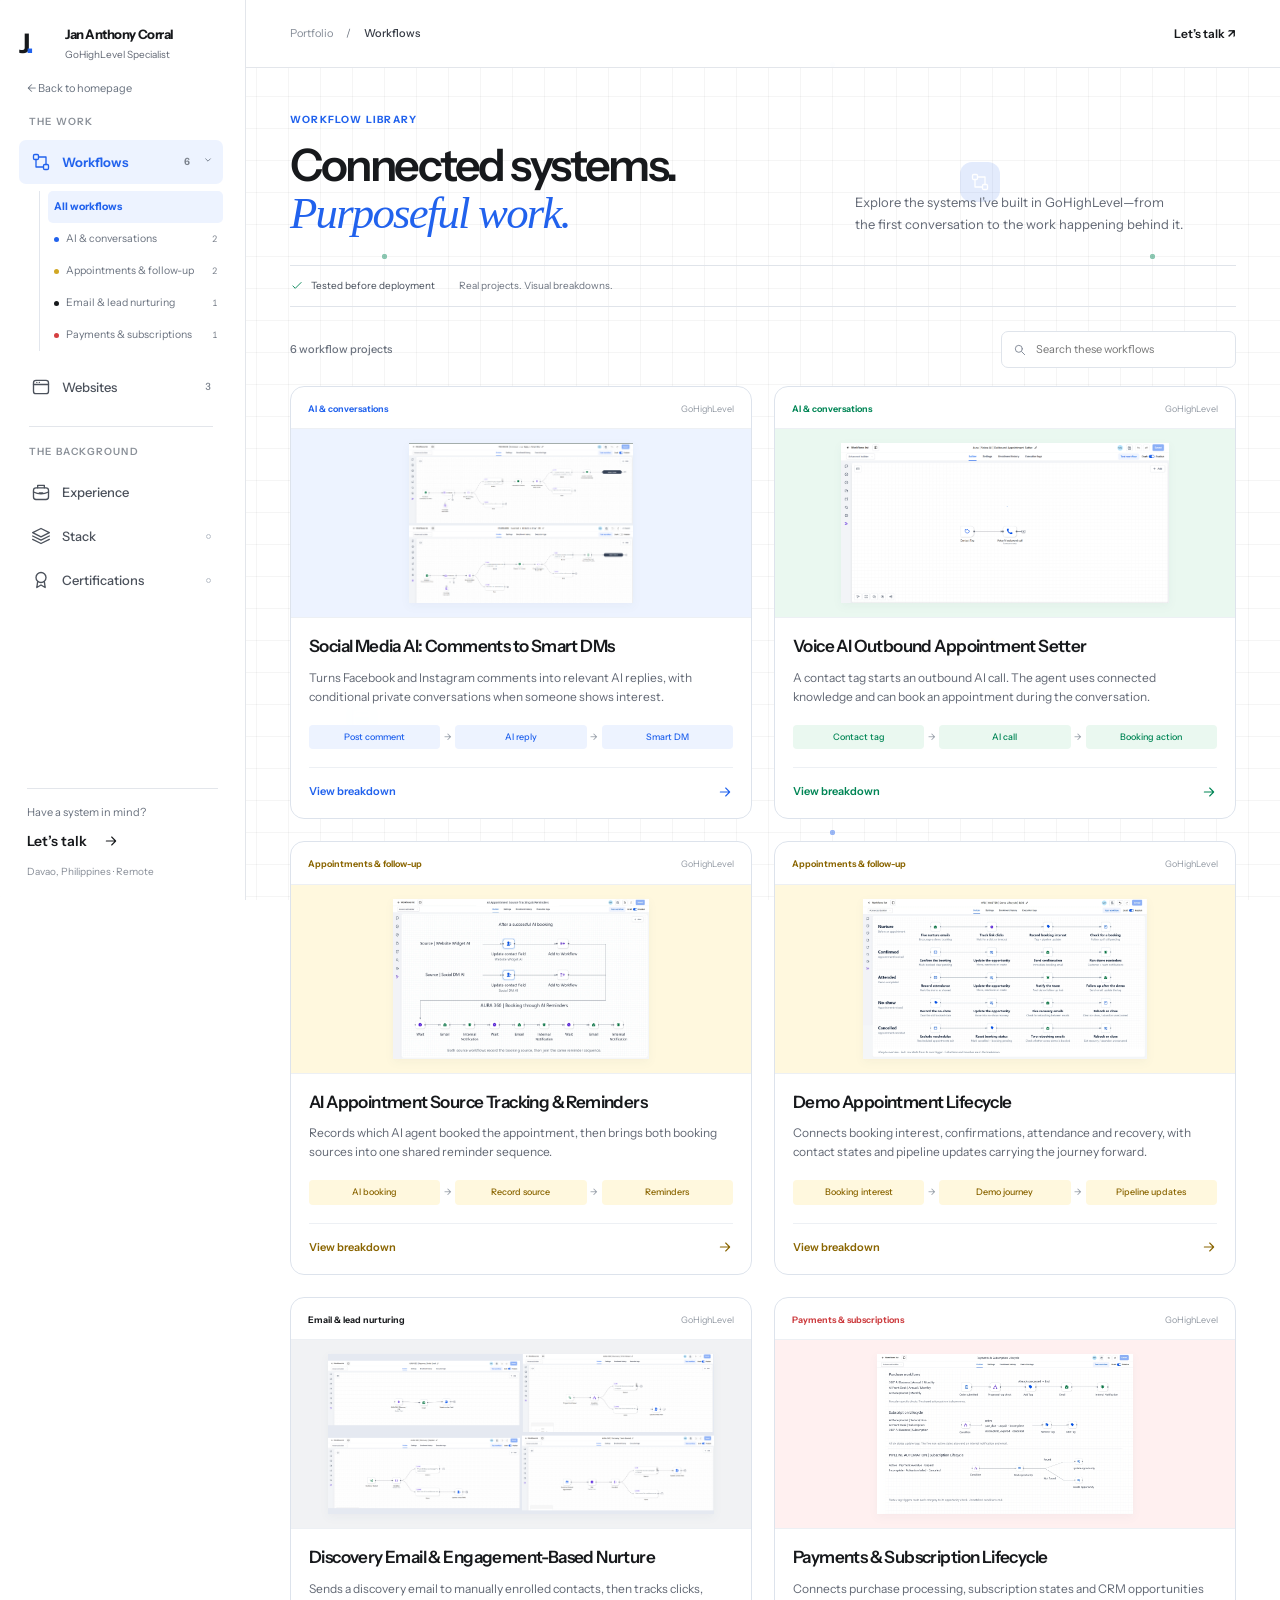
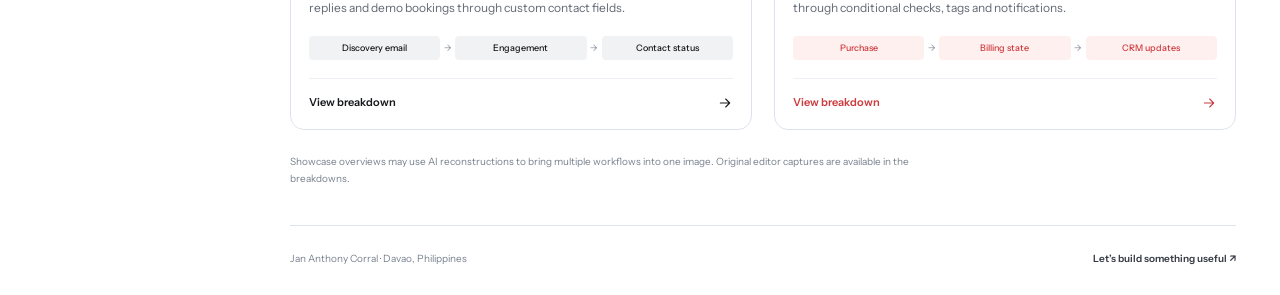
==== commit 1100ff12: "Update portrait interaction and gallery walkthrough" ====
--- a/gallery.html
+++ b/gallery.html
@@ -502,7 +502,7 @@
 <div class="g-tools"><p id="workflow-count" role="status" aria-live="polite">6 workflow projects</p><label class="g-search"><svg viewBox="0 0 24 24" fill="none" stroke="currentColor" stroke-width="1.6" stroke-linecap="round" stroke-linejoin="round" aria-hidden="true"><circle cx="10" cy="10" r="6"/><path d="m15 15 5 5"/></svg><input type="search" id="project-search" placeholder="Search these workflows" aria-label="Search workflows"><button class="g-clear-search" type="button" aria-label="Clear search" hidden>×</button></label></div>
 <div class="g-project-grid" id="workflow-grid"><article class="g-card tone-blue" data-kind="ai" id="project-social"><div class="g-card-meta"><span>AI & conversations</span><span>GoHighLevel</span></div><button class="g-preview g-image-preview" data-image="assets/social-ai-showcase.svg" aria-label="Open image: Social Media AI: Comments to Smart DMs"><img src="assets/social-ai-showcase.svg" alt="Facebook and Instagram workflow editor overview" loading="lazy" width="1920" height="1120"><span class="g-preview-hint">Explore image ↗</span></button><div class="g-card-content"><h3>Social Media AI: Comments to Smart DMs</h3><p>Turns Facebook and Instagram comments into relevant AI replies, with conditional private conversations when someone shows interest.</p><div class="g-flow" aria-label="Workflow summary"><span>Post comment</span><span>AI reply</span><span>Smart DM</span></div><button class="g-detail project-toggle" aria-controls="social-ai-details" aria-expanded="false">View breakdown <svg viewBox="0 0 24 24" fill="none" stroke="currentColor" stroke-width="1.6" stroke-linecap="round" stroke-linejoin="round" aria-hidden="true"><path d="M5 12h14M13 6l6 6-6 6"/></svg></button></div></article><article class="g-card tone-green" data-kind="ai" id="project-voice"><div class="g-card-meta"><span>AI & conversations</span><span>GoHighLevel</span></div><button class="g-preview g-image-preview" data-image="assets/voice-outbound-workflow.png" aria-label="Open image: Voice AI Outbound Appointment Setter"><img src="assets/voice-outbound-workflow.png" alt="GoHighLevel outbound Voice AI workflow" loading="lazy" width="1920" height="1120"><span class="g-preview-hint">Explore image ↗</span></button><div class="g-card-content"><h3>Voice AI Outbound Appointment Setter</h3><p>A contact tag starts an outbound AI call. The agent uses connected knowledge and can book an appointment during the conversation.</p><div class="g-flow" aria-label="Workflow summary"><span>Contact tag</span><span>AI call</span><span>Booking action</span></div><button class="g-detail project-toggle" aria-controls="voice-ai-details" aria-expanded="false">View breakdown <svg viewBox="0 0 24 24" fill="none" stroke="currentColor" stroke-width="1.6" stroke-linecap="round" stroke-linejoin="round" aria-hidden="true"><path d="M5 12h14M13 6l6 6-6 6"/></svg></button></div></article><article class="g-card tone-yellow" data-kind="appointments" id="project-source"><div class="g-card-meta"><span>Appointments & follow-up</span><span>GoHighLevel</span></div><button class="g-preview g-image-preview" data-image="assets/ai-source-tracking-overview.webp" aria-label="Open image: AI Appointment Source Tracking & Reminders"><img src="assets/ai-source-tracking-overview.webp" alt="AI booking source tracking and shared reminders overview" loading="lazy" width="1920" height="1120"><span class="g-preview-hint">Explore image ↗</span></button><div class="g-card-content"><h3>AI Appointment Source Tracking &amp; Reminders</h3><p>Records which AI agent booked the appointment, then brings both booking sources into one shared reminder sequence.</p><div class="g-flow" aria-label="Workflow summary"><span>AI booking</span><span>Record source</span><span>Reminders</span></div><button class="g-detail project-toggle" aria-controls="workflow-details" aria-expanded="false">View breakdown <svg viewBox="0 0 24 24" fill="none" stroke="currentColor" stroke-width="1.6" stroke-linecap="round" stroke-linejoin="round" aria-hidden="true"><path d="M5 12h14M13 6l6 6-6 6"/></svg></button></div></article><article class="g-card tone-yellow" data-kind="appointments" id="project-demo"><div class="g-card-meta"><span>Appointments & follow-up</span><span>GoHighLevel</span></div><button class="g-preview g-image-preview" data-image="assets/aura-lifecycle-showcase.webp" aria-label="Open image: Demo Appointment Lifecycle"><img src="assets/aura-lifecycle-showcase.webp" alt="Demo appointment lifecycle workflow overview" loading="lazy" width="1920" height="1120"><span class="g-preview-hint">Explore image ↗</span></button><div class="g-card-content"><h3>Demo Appointment Lifecycle</h3><p>Connects booking interest, confirmations, attendance and recovery, with contact states and pipeline updates carrying the journey forward.</p><div class="g-flow" aria-label="Workflow summary"><span>Booking interest</span><span>Demo journey</span><span>Pipeline updates</span></div><button class="g-detail project-toggle" aria-controls="lifecycle-details" aria-expanded="false">View breakdown <svg viewBox="0 0 24 24" fill="none" stroke="currentColor" stroke-width="1.6" stroke-linecap="round" stroke-linejoin="round" aria-hidden="true"><path d="M5 12h14M13 6l6 6-6 6"/></svg></button></div></article><article class="g-card tone-black" data-kind="email" id="project-discovery"><div class="g-card-meta"><span>Email & lead nurturing</span><span>GoHighLevel</span></div><button class="g-preview g-image-preview" data-image="assets/discovery-email-showcase.svg" aria-label="Open image: Discovery Email & Engagement-Based Nurture"><img src="assets/discovery-email-showcase.svg" alt="Four discovery email and engagement tracking workflows" loading="lazy" width="1920" height="1120"><span class="g-preview-hint">Explore image ↗</span></button><div class="g-card-content"><h3>Discovery Email &amp; Engagement-Based Nurture</h3><p>Sends a discovery email to manually enrolled contacts, then tracks clicks, replies and demo bookings through custom contact fields.</p><div class="g-flow" aria-label="Workflow summary"><span>Discovery email</span><span>Engagement</span><span>Contact status</span></div><button class="g-detail project-toggle" aria-controls="discovery-email-details" aria-expanded="false">View breakdown <svg viewBox="0 0 24 24" fill="none" stroke="currentColor" stroke-width="1.6" stroke-linecap="round" stroke-linejoin="round" aria-hidden="true"><path d="M5 12h14M13 6l6 6-6 6"/></svg></button></div></article><article class="g-card tone-red" data-kind="payments" id="project-payments"><div class="g-card-meta"><span>Payments & subscriptions</span><span>GoHighLevel</span></div><button class="g-preview g-image-preview" data-image="assets/payments-subscriptions-overview.webp" aria-label="Open image: Payments & Subscription Lifecycle"><img src="assets/payments-subscriptions-overview.webp" alt="Payments and subscription workflow overview" loading="lazy" width="1920" height="1120"><span class="g-preview-hint">Explore image ↗</span></button><div class="g-card-content"><h3>Payments &amp; Subscription Lifecycle</h3><p>Connects purchase processing, subscription states and CRM opportunities through conditional checks, tags and notifications.</p><div class="g-flow" aria-label="Workflow summary"><span>Purchase</span><span>Billing state</span><span>CRM updates</span></div><button class="g-detail project-toggle" aria-controls="payments-details" aria-expanded="false">View breakdown <svg viewBox="0 0 24 24" fill="none" stroke="currentColor" stroke-width="1.6" stroke-linecap="round" stroke-linejoin="round" aria-hidden="true"><path d="M5 12h14M13 6l6 6-6 6"/></svg></button></div></article></div><div class="g-search-empty" hidden><h2>No matching workflows.</h2><p>Try a different word or clear the search to see this category again.</p><button class="g-button" id="reset-search">Clear search</button></div><p class="g-image-note">Showcase overviews may use AI reconstructions to bring multiple workflows into one image. Original editor captures are available in the breakdowns.</p></section><section class="g-view" id="view-websites" aria-labelledby="websites-heading" hidden><div class="g-page-intro"><div><span class="g-kicker">Website projects</span><h1 id="websites-heading" tabindex="-1">A clear message.<br><em>A considered experience.</em></h1></div><p>Three website projects, built and refined with AI-assisted coding. See the experience, then open the work behind it.</p></div><div class="g-section-label"><span>3 website projects</span><span>Preview · Breakdown · Live site</span></div><div class="g-website-grid"><article class="g-website-card tone-blue" id="project-aura"><div class="g-website-media"><div class="g-browser-bar"><i></i><i></i><i></i><span>Aura Assistant Website</span></div><video muted loop controls playsinline preload="metadata" aria-label="Aura Assistant Website preview"><source src="assets/aura-assistant-website-scroll.mp4" type="video/mp4"></video></div><div class="g-website-copy"><span class="g-card-label">Website revamp</span><h3>Aura Assistant Website</h3><p>Revamped an existing AI receptionist website with clearer structure, visuals and service messaging.</p><div class="g-website-actions"><button class="g-detail project-toggle" aria-controls="aura-details" aria-expanded="false">View breakdown <svg viewBox="0 0 24 24" fill="none" stroke="currentColor" stroke-width="1.6" stroke-linecap="round" stroke-linejoin="round" aria-hidden="true"><path d="M5 12h14M13 6l6 6-6 6"/></svg></button><a class="g-live-link" href="https://auraassistant.com" target="_blank" rel="noopener noreferrer">Visit live website ↗</a></div></div></article><article class="g-website-card tone-black" id="project-namaos"><div class="g-website-media"><div class="g-browser-bar"><i></i><i></i><i></i><span>NAMAOS Website</span></div><video muted loop controls playsinline preload="metadata" aria-label="NAMAOS Website preview"><source src="assets/namaos-website-scroll.mp4" type="video/mp4"></video></div><div class="g-website-copy"><span class="g-card-label">Website build</span><h3>NAMAOS Website</h3><p>Expanded a short HTML reference into a complete service website, developing its structure, content and supporting visuals.</p><div class="g-website-actions"><button class="g-detail project-toggle" aria-controls="namaos-details" aria-expanded="false">View breakdown <svg viewBox="0 0 24 24" fill="none" stroke="currentColor" stroke-width="1.6" stroke-linecap="round" stroke-linejoin="round" aria-hidden="true"><path d="M5 12h14M13 6l6 6-6 6"/></svg></button><a class="g-live-link" href="https://www.namaos.com" target="_blank" rel="noopener noreferrer">Visit live website ↗</a></div></div></article><article class="g-website-card tone-blue" id="project-portfolio">
 <div class="g-website-media"><div class="g-browser-bar"><i></i><i></i><i></i><span>Jan Anthony Corral · Portfolio</span></div>
-<video muted loop controls playsinline preload="metadata" poster="assets/portfolio-home-preview.png" aria-label="Interactive Personal Portfolio homepage walkthrough"><source src="assets/portfolio-homepage-walkthrough.mp4" type="video/mp4">Watch the <a href="assets/portfolio-homepage-walkthrough.mp4">homepage walkthrough</a>.</video></div>
+<video muted loop controls playsinline preload="metadata" poster="assets/portfolio-home-preview-v2.jpg" aria-label="Interactive Personal Portfolio homepage walkthrough"><source src="assets/portfolio-homepage-walkthrough-v2.mp4" type="video/mp4">Watch the <a href="assets/portfolio-homepage-walkthrough-v2.mp4">homepage walkthrough</a>.</video></div>
 <div class="g-website-copy"><span class="g-card-label">Personal portfolio · AI-assisted build</span><h3>Interactive Personal Portfolio</h3><p>The site you’re exploring. A guided journey through my work, combining a horizontal showcase, responsive layouts and visual project breakdowns.</p><div class="g-website-actions"><button class="g-detail project-toggle" aria-controls="portfolio-details" aria-expanded="false">View breakdown <svg viewBox="0 0 24 24" fill="none" stroke="currentColor" stroke-width="1.6" aria-hidden="true"><path d="M5 12h14M13 6l6 6-6 6"/></svg></button><a class="g-live-link" href="index.html" target="_blank" rel="noopener noreferrer">Explore the homepage ↗</a></div></div></article></div></section>
 <section class="g-view" id="view-experience" aria-labelledby="experience-heading" hidden><div class="g-page-intro"><div><span class="g-kicker">Experience</span><h1 id="experience-heading" tabindex="-1">Hands-on work.<br><em>Connected thinking.</em></h1></div><p>My experience spans GoHighLevel workflows, AI agents, CRM operations and websites. The projects here show how that work comes together.</p></div><div class="g-experience-grid">
 <article><span class="g-exp-icon">↗</span><h2>Conversations & follow-up</h2><p>Configuring AI agents, knowledge connections, booking actions and conditional routing across social messages and outbound calls.</p><a href="#ai" class="g-text-link">See the AI workflows →</a></article>
@@ -510,9 +510,9 @@
 <article><span class="g-exp-icon">▱</span><h2>Website implementation</h2><p>Revamping an existing site, expanding a supplied HTML reference, and shaping this interactive portfolio through AI-assisted coding, content development and visual refinement.</p><a href="#websites" class="g-text-link">Explore the websites →</a></article></div>
 <div class="g-working-note"><span class="g-kicker">How I work</span><h2>Build. Test. <em>Then deploy.</em></h2><p>I test my workflows before deploying them and work through issues until they function as intended. I work independently or within established SOPs, using AI to support research, troubleshooting and implementation.</p></div></section><section class="g-view" id="view-stack" aria-labelledby="stack-heading" hidden><div class="g-page-intro"><div><span class="g-kicker">The background</span><h1 id="stack-heading" tabindex="-1">Stack<em>.</em></h1></div></div><div class="g-empty-state"><svg viewBox="0 0 24 24" fill="none" stroke="currentColor" stroke-width="1.6" stroke-linecap="round" stroke-linejoin="round" aria-hidden="true"><path d="m12 3 10 5-10 5L2 8l10-5ZM2 12l10 5 10-5M2 16l10 5 10-5"/></svg><h2>No stack entries listed yet.</h2><p>For now, explore the projects and the work behind them.</p><a class="g-button" href="#workflows">Explore workflows ↗</a></div></section><section class="g-view" id="view-certifications" aria-labelledby="certifications-heading" hidden><div class="g-page-intro"><div><span class="g-kicker">The background</span><h1 id="certifications-heading" tabindex="-1">Certifications<em>.</em></h1></div></div><div class="g-empty-state"><svg viewBox="0 0 24 24" fill="none" stroke="currentColor" stroke-width="1.6" stroke-linecap="round" stroke-linejoin="round" aria-hidden="true"><circle cx="12" cy="9" r="6"/><path d="m8 14-1 7 5-3 5 3-1-7"/></svg><h2>No certifications listed yet.</h2><p>For now, explore the projects and the work behind them.</p><a class="g-button" href="#workflows">Explore workflows ↗</a></div></section><footer class="g-footer"><span>Jan Anthony Corral · Davao, Philippines</span><a href="mailto:corralanthonyjan@gmail.com">Let’s build something useful ↗</a></footer></main></div><div class="g-panel-store" hidden><div class="project-panel" id="portfolio-details" inert><section class="visual-board portfolio-board" aria-label="Portfolio visual project breakdown">
 <div class="board-intro"><span class="board-kicker">PERSONAL WEBSITE · AI-ASSISTED DEVELOPMENT</span><h3>A portfolio that moves like a connected system.</h3><p>A visual walkthrough of the homepage. Select any screenshot to inspect the actual interface.</p></div>
-<ol class="portfolio-route" aria-label="Homepage visitor journey"><li class="portfolio-node"><a class="flow-image portfolio-shot" href="assets/portfolio-home-preview.png"><img data-src="assets/portfolio-home-preview.png" width="1280" height="720" alt="Meet the person: actual portfolio interface"></a><div class="portfolio-node-copy"><span class="portfolio-stage">Hero + about</span><h4>Meet the person</h4><p>A concise introduction, portrait and experience summary set the context before visitors explore the work.</p></div></li><li class="portfolio-node"><a class="flow-image portfolio-shot" href="assets/portfolio-work-preview.png"><img data-src="assets/portfolio-work-preview.png" width="1280" height="720" alt="Explore the workflows: actual portfolio interface"></a><div class="portfolio-node-copy"><span class="portfolio-stage">Scroll across</span><h4>Explore the workflows</h4><p>Three selected workflows move horizontally. The top navigation slips away, keeping attention on each project.</p></div></li><li class="portfolio-node"><a class="flow-image portfolio-shot" href="assets/portfolio-websites-preview.png"><img data-src="assets/portfolio-websites-preview.png" width="1280" height="720" alt="Discover the websites: actual portfolio interface"></a><div class="portfolio-node-copy"><span class="portfolio-stage">Down, then across</span><h4>Discover the websites</h4><p>The path drops into two website showcases. Green and red accents distinguish each project before the gallery link.</p></div></li><li class="portfolio-node"><a class="flow-image portfolio-shot" href="assets/portfolio-contact-preview.png"><img data-src="assets/portfolio-contact-preview.png" width="1280" height="720" alt="Start a conversation: actual portfolio interface"></a><div class="portfolio-node-copy"><span class="portfolio-stage">Return to vertical</span><h4>Start a conversation</h4><p>The journey ends at Contact. Navigation returns, and a direct email action makes the next step clear.</p></div></li></ol>
+<ol class="portfolio-route" aria-label="Homepage visitor journey"><li class="portfolio-node"><a class="flow-image portfolio-shot" href="assets/portfolio-home-preview-v2.jpg"><img data-src="assets/portfolio-home-preview-v2.jpg" width="1280" height="720" alt="Meet the person: actual portfolio interface"></a><div class="portfolio-node-copy"><span class="portfolio-stage">Hero + about</span><h4>Meet the person</h4><p>A concise introduction, portrait and experience summary set the context before visitors explore the work.</p></div></li><li class="portfolio-node"><a class="flow-image portfolio-shot" href="assets/portfolio-work-preview.png"><img data-src="assets/portfolio-work-preview.png" width="1280" height="720" alt="Explore the workflows: actual portfolio interface"></a><div class="portfolio-node-copy"><span class="portfolio-stage">Scroll across</span><h4>Explore the workflows</h4><p>Three selected workflows move horizontally. The top navigation slips away, keeping attention on each project.</p></div></li><li class="portfolio-node"><a class="flow-image portfolio-shot" href="assets/portfolio-websites-preview.png"><img data-src="assets/portfolio-websites-preview.png" width="1280" height="720" alt="Discover the websites: actual portfolio interface"></a><div class="portfolio-node-copy"><span class="portfolio-stage">Down, then across</span><h4>Discover the websites</h4><p>The path drops into two website showcases. Green and red accents distinguish each project before the gallery link.</p></div></li><li class="portfolio-node"><a class="flow-image portfolio-shot" href="assets/portfolio-contact-preview.png"><img data-src="assets/portfolio-contact-preview.png" width="1280" height="720" alt="Start a conversation: actual portfolio interface"></a><div class="portfolio-node-copy"><span class="portfolio-stage">Return to vertical</span><h4>Start a conversation</h4><p>The journey ends at Contact. Navigation returns, and a direct email action makes the next step clear.</p></div></li></ol>
 <div class="portfolio-features">
-<figure class="portfolio-feature"><a class="flow-image portfolio-shot" href="assets/portfolio-navigation-preview.png"><img data-src="assets/portfolio-navigation-preview.png" width="1280" height="720" alt="Portfolio sidebar with homepage destinations and expandable workflow categories"></a><figcaption><span class="portfolio-stage">Navigation + motion</span><h4>Explore at your own pace.</h4><p>The lower-left menu provides direct routes to the homepage sections and gallery. A drifting grid and floating icons respond to the active project’s color.</p></figcaption></figure>
+<figure class="portfolio-feature"><a class="flow-image portfolio-shot" href="assets/portfolio-navigation-preview-v2.jpg"><img data-src="assets/portfolio-navigation-preview-v2.jpg" width="1280" height="720" alt="Portfolio sidebar with homepage destinations and expandable workflow categories"></a><figcaption><span class="portfolio-stage">Navigation + motion</span><h4>Explore at your own pace.</h4><p>The lower-left menu provides direct routes to the homepage sections and gallery. A drifting grid and floating icons respond to the active project’s color. The portrait adds pointer-responsive depth and connected workflow icons, with a quieter experience on touch devices and reduced-motion settings.</p></figcaption></figure>
 <figure class="portfolio-feature portfolio-mobile"><a class="flow-image portfolio-shot" href="assets/portfolio-mobile-preview.png"><img data-src="assets/portfolio-mobile-preview.png" width="375" height="812" alt="Selected workflow displayed on a narrow mobile screen"></a><figcaption><span class="portfolio-stage">Responsive experience</span><h4>Smaller screen. Same story.</h4><p>Compact type, stacked content and a smaller menu keep the work readable. Short screens and reduced-motion preferences use a vertical layout.</p></figcaption></figure>
 </div>
 <div class="portfolio-delivery"><div><span class="portfolio-stage">My contribution</span><h4>Direction, content and refinement.</h4><p>I set the visual direction, content, layout and interaction requirements, then refined the implementation through AI-assisted development and repeated visual reviews.</p></div><div><span class="portfolio-stage">Checked before deployment</span><h4>Build. Review. Refine.</h4><p>Desktop and mobile checks covered section links, scroll transitions, menu controls, image loading and text visibility. Issues found during review were corrected before the final release.</p></div></div>
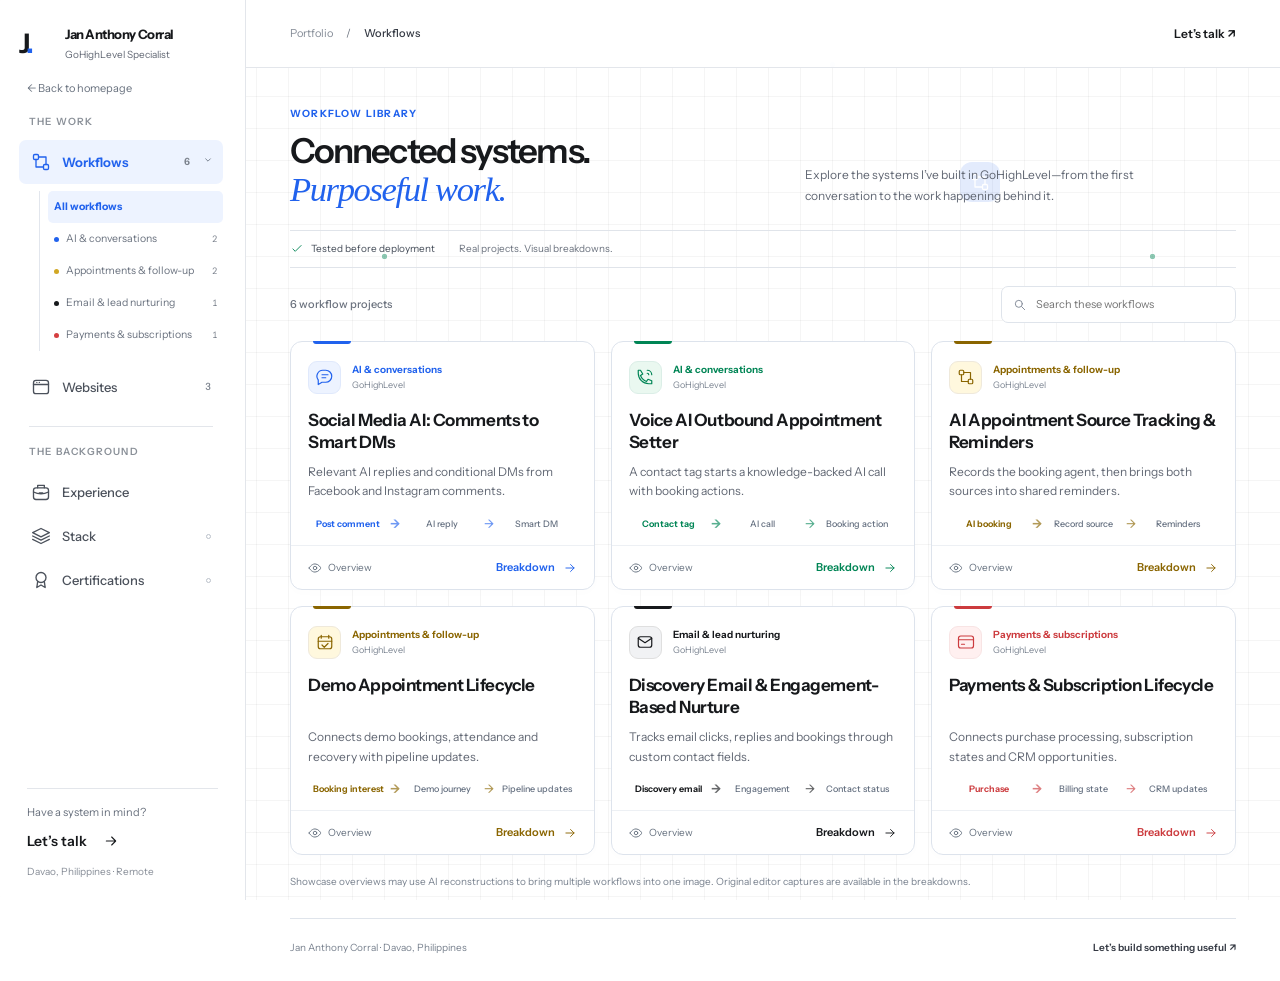
==== commit 9bdcebf8: "Organize Gallery into compact project cards" ====
--- a/gallery.html
+++ b/gallery.html
@@ -477,6 +477,7 @@
 <link rel="stylesheet" href="assets/whiteboards.css?v=4">
 <link rel="stylesheet" href="assets/gallery-studio.css?v=1">
 <link rel="stylesheet" href="assets/portfolio-case.css?v=1">
+<link rel="stylesheet" href="assets/gallery-compact-v1.css">
 </head><body class="gallery-studio" data-tone="blue">
 <a class="g-skip" href="#library">Skip to projects</a>
 <div class="g-atmosphere" aria-hidden="true"><div class="g-grid"></div><span class="g-float float-a"><svg viewBox="0 0 24 24" fill="none" stroke="currentColor" stroke-width="1.6" stroke-linecap="round" stroke-linejoin="round" aria-hidden="true"><rect x="3" y="3" width="6" height="6" rx="1.5"/><rect x="15" y="15" width="6" height="6" rx="1.5"/><path d="M6 9v9h9M9 6h9v9"/></svg></span><span class="g-float float-b"><svg viewBox="0 0 24 24" fill="none" stroke="currentColor" stroke-width="1.6" stroke-linecap="round" stroke-linejoin="round" aria-hidden="true"><rect x="3" y="4" width="18" height="16" rx="3"/><path d="M3 9h18M7 6.5h.01M10 6.5h.01"/></svg></span></div>
@@ -500,10 +501,34 @@
 <div class="g-page-intro"><div><span class="g-kicker" id="workflow-kicker">Workflow library</span><h1 id="workflow-heading" tabindex="-1">Connected systems.<br><em>Purposeful work.</em></h1></div><p id="workflow-intro">Explore the systems I’ve built in GoHighLevel—from the first conversation to the work happening behind it.</p></div>
 <div class="g-proof"><span><svg viewBox="0 0 24 24" fill="none" stroke="currentColor" stroke-width="1.6" stroke-linecap="round" stroke-linejoin="round" aria-hidden="true"><path d="m5 12 4 4L19 6"/></svg> Tested before deployment</span><span>Real projects. Visual breakdowns.</span></div>
 <div class="g-tools"><p id="workflow-count" role="status" aria-live="polite">6 workflow projects</p><label class="g-search"><svg viewBox="0 0 24 24" fill="none" stroke="currentColor" stroke-width="1.6" stroke-linecap="round" stroke-linejoin="round" aria-hidden="true"><circle cx="10" cy="10" r="6"/><path d="m15 15 5 5"/></svg><input type="search" id="project-search" placeholder="Search these workflows" aria-label="Search workflows"><button class="g-clear-search" type="button" aria-label="Clear search" hidden>×</button></label></div>
-<div class="g-project-grid" id="workflow-grid"><article class="g-card tone-blue" data-kind="ai" id="project-social"><div class="g-card-meta"><span>AI & conversations</span><span>GoHighLevel</span></div><button class="g-preview g-image-preview" data-image="assets/social-ai-showcase.svg" aria-label="Open image: Social Media AI: Comments to Smart DMs"><img src="assets/social-ai-showcase.svg" alt="Facebook and Instagram workflow editor overview" loading="lazy" width="1920" height="1120"><span class="g-preview-hint">Explore image ↗</span></button><div class="g-card-content"><h3>Social Media AI: Comments to Smart DMs</h3><p>Turns Facebook and Instagram comments into relevant AI replies, with conditional private conversations when someone shows interest.</p><div class="g-flow" aria-label="Workflow summary"><span>Post comment</span><span>AI reply</span><span>Smart DM</span></div><button class="g-detail project-toggle" aria-controls="social-ai-details" aria-expanded="false">View breakdown <svg viewBox="0 0 24 24" fill="none" stroke="currentColor" stroke-width="1.6" stroke-linecap="round" stroke-linejoin="round" aria-hidden="true"><path d="M5 12h14M13 6l6 6-6 6"/></svg></button></div></article><article class="g-card tone-green" data-kind="ai" id="project-voice"><div class="g-card-meta"><span>AI & conversations</span><span>GoHighLevel</span></div><button class="g-preview g-image-preview" data-image="assets/voice-outbound-workflow.png" aria-label="Open image: Voice AI Outbound Appointment Setter"><img src="assets/voice-outbound-workflow.png" alt="GoHighLevel outbound Voice AI workflow" loading="lazy" width="1920" height="1120"><span class="g-preview-hint">Explore image ↗</span></button><div class="g-card-content"><h3>Voice AI Outbound Appointment Setter</h3><p>A contact tag starts an outbound AI call. The agent uses connected knowledge and can book an appointment during the conversation.</p><div class="g-flow" aria-label="Workflow summary"><span>Contact tag</span><span>AI call</span><span>Booking action</span></div><button class="g-detail project-toggle" aria-controls="voice-ai-details" aria-expanded="false">View breakdown <svg viewBox="0 0 24 24" fill="none" stroke="currentColor" stroke-width="1.6" stroke-linecap="round" stroke-linejoin="round" aria-hidden="true"><path d="M5 12h14M13 6l6 6-6 6"/></svg></button></div></article><article class="g-card tone-yellow" data-kind="appointments" id="project-source"><div class="g-card-meta"><span>Appointments & follow-up</span><span>GoHighLevel</span></div><button class="g-preview g-image-preview" data-image="assets/ai-source-tracking-overview.webp" aria-label="Open image: AI Appointment Source Tracking & Reminders"><img src="assets/ai-source-tracking-overview.webp" alt="AI booking source tracking and shared reminders overview" loading="lazy" width="1920" height="1120"><span class="g-preview-hint">Explore image ↗</span></button><div class="g-card-content"><h3>AI Appointment Source Tracking &amp; Reminders</h3><p>Records which AI agent booked the appointment, then brings both booking sources into one shared reminder sequence.</p><div class="g-flow" aria-label="Workflow summary"><span>AI booking</span><span>Record source</span><span>Reminders</span></div><button class="g-detail project-toggle" aria-controls="workflow-details" aria-expanded="false">View breakdown <svg viewBox="0 0 24 24" fill="none" stroke="currentColor" stroke-width="1.6" stroke-linecap="round" stroke-linejoin="round" aria-hidden="true"><path d="M5 12h14M13 6l6 6-6 6"/></svg></button></div></article><article class="g-card tone-yellow" data-kind="appointments" id="project-demo"><div class="g-card-meta"><span>Appointments & follow-up</span><span>GoHighLevel</span></div><button class="g-preview g-image-preview" data-image="assets/aura-lifecycle-showcase.webp" aria-label="Open image: Demo Appointment Lifecycle"><img src="assets/aura-lifecycle-showcase.webp" alt="Demo appointment lifecycle workflow overview" loading="lazy" width="1920" height="1120"><span class="g-preview-hint">Explore image ↗</span></button><div class="g-card-content"><h3>Demo Appointment Lifecycle</h3><p>Connects booking interest, confirmations, attendance and recovery, with contact states and pipeline updates carrying the journey forward.</p><div class="g-flow" aria-label="Workflow summary"><span>Booking interest</span><span>Demo journey</span><span>Pipeline updates</span></div><button class="g-detail project-toggle" aria-controls="lifecycle-details" aria-expanded="false">View breakdown <svg viewBox="0 0 24 24" fill="none" stroke="currentColor" stroke-width="1.6" stroke-linecap="round" stroke-linejoin="round" aria-hidden="true"><path d="M5 12h14M13 6l6 6-6 6"/></svg></button></div></article><article class="g-card tone-black" data-kind="email" id="project-discovery"><div class="g-card-meta"><span>Email & lead nurturing</span><span>GoHighLevel</span></div><button class="g-preview g-image-preview" data-image="assets/discovery-email-showcase.svg" aria-label="Open image: Discovery Email & Engagement-Based Nurture"><img src="assets/discovery-email-showcase.svg" alt="Four discovery email and engagement tracking workflows" loading="lazy" width="1920" height="1120"><span class="g-preview-hint">Explore image ↗</span></button><div class="g-card-content"><h3>Discovery Email &amp; Engagement-Based Nurture</h3><p>Sends a discovery email to manually enrolled contacts, then tracks clicks, replies and demo bookings through custom contact fields.</p><div class="g-flow" aria-label="Workflow summary"><span>Discovery email</span><span>Engagement</span><span>Contact status</span></div><button class="g-detail project-toggle" aria-controls="discovery-email-details" aria-expanded="false">View breakdown <svg viewBox="0 0 24 24" fill="none" stroke="currentColor" stroke-width="1.6" stroke-linecap="round" stroke-linejoin="round" aria-hidden="true"><path d="M5 12h14M13 6l6 6-6 6"/></svg></button></div></article><article class="g-card tone-red" data-kind="payments" id="project-payments"><div class="g-card-meta"><span>Payments & subscriptions</span><span>GoHighLevel</span></div><button class="g-preview g-image-preview" data-image="assets/payments-subscriptions-overview.webp" aria-label="Open image: Payments & Subscription Lifecycle"><img src="assets/payments-subscriptions-overview.webp" alt="Payments and subscription workflow overview" loading="lazy" width="1920" height="1120"><span class="g-preview-hint">Explore image ↗</span></button><div class="g-card-content"><h3>Payments &amp; Subscription Lifecycle</h3><p>Connects purchase processing, subscription states and CRM opportunities through conditional checks, tags and notifications.</p><div class="g-flow" aria-label="Workflow summary"><span>Purchase</span><span>Billing state</span><span>CRM updates</span></div><button class="g-detail project-toggle" aria-controls="payments-details" aria-expanded="false">View breakdown <svg viewBox="0 0 24 24" fill="none" stroke="currentColor" stroke-width="1.6" stroke-linecap="round" stroke-linejoin="round" aria-hidden="true"><path d="M5 12h14M13 6l6 6-6 6"/></svg></button></div></article></div><div class="g-search-empty" hidden><h2>No matching workflows.</h2><p>Try a different word or clear the search to see this category again.</p><button class="g-button" id="reset-search">Clear search</button></div><p class="g-image-note">Showcase overviews may use AI reconstructions to bring multiple workflows into one image. Original editor captures are available in the breakdowns.</p></section><section class="g-view" id="view-websites" aria-labelledby="websites-heading" hidden><div class="g-page-intro"><div><span class="g-kicker">Website projects</span><h1 id="websites-heading" tabindex="-1">A clear message.<br><em>A considered experience.</em></h1></div><p>Three website projects, built and refined with AI-assisted coding. See the experience, then open the work behind it.</p></div><div class="g-section-label"><span>3 website projects</span><span>Preview · Breakdown · Live site</span></div><div class="g-website-grid"><article class="g-website-card tone-blue" id="project-aura"><div class="g-website-media"><div class="g-browser-bar"><i></i><i></i><i></i><span>Aura Assistant Website</span></div><video muted loop controls playsinline preload="metadata" aria-label="Aura Assistant Website preview"><source src="assets/aura-assistant-website-scroll.mp4" type="video/mp4"></video></div><div class="g-website-copy"><span class="g-card-label">Website revamp</span><h3>Aura Assistant Website</h3><p>Revamped an existing AI receptionist website with clearer structure, visuals and service messaging.</p><div class="g-website-actions"><button class="g-detail project-toggle" aria-controls="aura-details" aria-expanded="false">View breakdown <svg viewBox="0 0 24 24" fill="none" stroke="currentColor" stroke-width="1.6" stroke-linecap="round" stroke-linejoin="round" aria-hidden="true"><path d="M5 12h14M13 6l6 6-6 6"/></svg></button><a class="g-live-link" href="https://auraassistant.com" target="_blank" rel="noopener noreferrer">Visit live website ↗</a></div></div></article><article class="g-website-card tone-black" id="project-namaos"><div class="g-website-media"><div class="g-browser-bar"><i></i><i></i><i></i><span>NAMAOS Website</span></div><video muted loop controls playsinline preload="metadata" aria-label="NAMAOS Website preview"><source src="assets/namaos-website-scroll.mp4" type="video/mp4"></video></div><div class="g-website-copy"><span class="g-card-label">Website build</span><h3>NAMAOS Website</h3><p>Expanded a short HTML reference into a complete service website, developing its structure, content and supporting visuals.</p><div class="g-website-actions"><button class="g-detail project-toggle" aria-controls="namaos-details" aria-expanded="false">View breakdown <svg viewBox="0 0 24 24" fill="none" stroke="currentColor" stroke-width="1.6" stroke-linecap="round" stroke-linejoin="round" aria-hidden="true"><path d="M5 12h14M13 6l6 6-6 6"/></svg></button><a class="g-live-link" href="https://www.namaos.com" target="_blank" rel="noopener noreferrer">Visit live website ↗</a></div></div></article><article class="g-website-card tone-blue" id="project-portfolio">
+<div class="g-project-grid" id="workflow-grid"><article class="g-card tone-blue" data-kind="ai" id="project-social">
+<div class="g-card-meta"><span class="g-project-icon" aria-hidden="true"><svg viewBox="0 0 24 24" fill="none" stroke="currentColor" stroke-width="1.6" stroke-linecap="round" stroke-linejoin="round" aria-hidden="true"><path d="M21 11a8 8 0 0 1-8 8H8l-5 3v-6a8 8 0 0 1 6-13h4a8 8 0 0 1 8 8Z"/><path d="M8 9h8M8 13h5"/></svg></span><div class="g-card-category">AI & conversations<small>GoHighLevel</small></div></div>
+<div class="g-card-content"><h3>Social Media AI: Comments to Smart DMs</h3><p>Relevant AI replies and conditional DMs from Facebook and Instagram comments.</p><div class="g-flow" aria-label="Workflow summary"><span>Post comment</span><span>AI reply</span><span>Smart DM</span></div></div>
+<div class="g-card-actions"><button type="button" class="g-overview-button g-image-preview" data-image="assets/social-ai-showcase.svg" data-image-alt="Facebook and Instagram workflow editor overview" aria-label="View overview: Social Media AI: Comments to Smart DMs" aria-haspopup="dialog"><svg viewBox="0 0 24 24" fill="none" stroke="currentColor" stroke-width="1.6" stroke-linecap="round" stroke-linejoin="round" aria-hidden="true"><path d="M2 12s3.5-7 10-7 10 7 10 7-3.5 7-10 7S2 12 2 12Z"/><circle cx="12" cy="12" r="3"/></svg>Overview</button><button type="button" class="g-detail project-toggle" aria-controls="social-ai-details" aria-expanded="false">Breakdown <svg viewBox="0 0 24 24" fill="none" stroke="currentColor" stroke-width="1.6" stroke-linecap="round" stroke-linejoin="round" aria-hidden="true"><path d="M5 12h14M13 6l6 6-6 6"/></svg></button></div>
+</article><article class="g-card tone-green" data-kind="ai" id="project-voice">
+<div class="g-card-meta"><span class="g-project-icon" aria-hidden="true"><svg viewBox="0 0 24 24" fill="none" stroke="currentColor" stroke-width="1.6" stroke-linecap="round" stroke-linejoin="round" aria-hidden="true"><path d="M6 3H3v4c0 7.7 6.3 14 14 14h4v-4l-5-2-2 3a14 14 0 0 1-8-8l3-2-3-5Z"/><path d="M15 3a6 6 0 0 1 6 6M15 7a2 2 0 0 1 2 2"/></svg></span><div class="g-card-category">AI & conversations<small>GoHighLevel</small></div></div>
+<div class="g-card-content"><h3>Voice AI Outbound Appointment Setter</h3><p>A contact tag starts a knowledge-backed AI call with booking actions.</p><div class="g-flow" aria-label="Workflow summary"><span>Contact tag</span><span>AI call</span><span>Booking action</span></div></div>
+<div class="g-card-actions"><button type="button" class="g-overview-button g-image-preview" data-image="assets/voice-outbound-workflow.png" data-image-alt="GoHighLevel outbound Voice AI workflow" aria-label="View overview: Voice AI Outbound Appointment Setter" aria-haspopup="dialog"><svg viewBox="0 0 24 24" fill="none" stroke="currentColor" stroke-width="1.6" stroke-linecap="round" stroke-linejoin="round" aria-hidden="true"><path d="M2 12s3.5-7 10-7 10 7 10 7-3.5 7-10 7S2 12 2 12Z"/><circle cx="12" cy="12" r="3"/></svg>Overview</button><button type="button" class="g-detail project-toggle" aria-controls="voice-ai-details" aria-expanded="false">Breakdown <svg viewBox="0 0 24 24" fill="none" stroke="currentColor" stroke-width="1.6" stroke-linecap="round" stroke-linejoin="round" aria-hidden="true"><path d="M5 12h14M13 6l6 6-6 6"/></svg></button></div>
+</article><article class="g-card tone-yellow" data-kind="appointments" id="project-source">
+<div class="g-card-meta"><span class="g-project-icon" aria-hidden="true"><svg viewBox="0 0 24 24" fill="none" stroke="currentColor" stroke-width="1.6" stroke-linecap="round" stroke-linejoin="round" aria-hidden="true"><rect x="3" y="3" width="6" height="6" rx="1.5"/><rect x="15" y="15" width="6" height="6" rx="1.5"/><path d="M6 9v9h9M9 6h9v9"/></svg></span><div class="g-card-category">Appointments & follow-up<small>GoHighLevel</small></div></div>
+<div class="g-card-content"><h3>AI Appointment Source Tracking &amp; Reminders</h3><p>Records the booking agent, then brings both sources into shared reminders.</p><div class="g-flow" aria-label="Workflow summary"><span>AI booking</span><span>Record source</span><span>Reminders</span></div></div>
+<div class="g-card-actions"><button type="button" class="g-overview-button g-image-preview" data-image="assets/ai-source-tracking-overview.webp" data-image-alt="AI booking source tracking and shared reminders overview" aria-label="View overview: AI Appointment Source Tracking &amp; Reminders" aria-haspopup="dialog"><svg viewBox="0 0 24 24" fill="none" stroke="currentColor" stroke-width="1.6" stroke-linecap="round" stroke-linejoin="round" aria-hidden="true"><path d="M2 12s3.5-7 10-7 10 7 10 7-3.5 7-10 7S2 12 2 12Z"/><circle cx="12" cy="12" r="3"/></svg>Overview</button><button type="button" class="g-detail project-toggle" aria-controls="workflow-details" aria-expanded="false">Breakdown <svg viewBox="0 0 24 24" fill="none" stroke="currentColor" stroke-width="1.6" stroke-linecap="round" stroke-linejoin="round" aria-hidden="true"><path d="M5 12h14M13 6l6 6-6 6"/></svg></button></div>
+</article><article class="g-card tone-yellow" data-kind="appointments" id="project-demo">
+<div class="g-card-meta"><span class="g-project-icon" aria-hidden="true"><svg viewBox="0 0 24 24" fill="none" stroke="currentColor" stroke-width="1.6" stroke-linecap="round" stroke-linejoin="round" aria-hidden="true"><rect x="3" y="5" width="18" height="16" rx="3"/><path d="M7 3v4M17 3v4M3 11h18m-13 5 3 3 5-5"/></svg></span><div class="g-card-category">Appointments & follow-up<small>GoHighLevel</small></div></div>
+<div class="g-card-content"><h3>Demo Appointment Lifecycle</h3><p>Connects demo bookings, attendance and recovery with pipeline updates.</p><div class="g-flow" aria-label="Workflow summary"><span>Booking interest</span><span>Demo journey</span><span>Pipeline updates</span></div></div>
+<div class="g-card-actions"><button type="button" class="g-overview-button g-image-preview" data-image="assets/aura-lifecycle-showcase.webp" data-image-alt="Demo appointment lifecycle workflow overview" aria-label="View overview: Demo Appointment Lifecycle" aria-haspopup="dialog"><svg viewBox="0 0 24 24" fill="none" stroke="currentColor" stroke-width="1.6" stroke-linecap="round" stroke-linejoin="round" aria-hidden="true"><path d="M2 12s3.5-7 10-7 10 7 10 7-3.5 7-10 7S2 12 2 12Z"/><circle cx="12" cy="12" r="3"/></svg>Overview</button><button type="button" class="g-detail project-toggle" aria-controls="lifecycle-details" aria-expanded="false">Breakdown <svg viewBox="0 0 24 24" fill="none" stroke="currentColor" stroke-width="1.6" stroke-linecap="round" stroke-linejoin="round" aria-hidden="true"><path d="M5 12h14M13 6l6 6-6 6"/></svg></button></div>
+</article><article class="g-card tone-black" data-kind="email" id="project-discovery">
+<div class="g-card-meta"><span class="g-project-icon" aria-hidden="true"><svg viewBox="0 0 24 24" fill="none" stroke="currentColor" stroke-width="1.6" stroke-linecap="round" stroke-linejoin="round" aria-hidden="true"><rect x="3" y="5" width="18" height="14" rx="3"/><path d="m3 7 9 6 9-6"/></svg></span><div class="g-card-category">Email & lead nurturing<small>GoHighLevel</small></div></div>
+<div class="g-card-content"><h3>Discovery Email &amp; Engagement-Based Nurture</h3><p>Tracks email clicks, replies and bookings through custom contact fields.</p><div class="g-flow" aria-label="Workflow summary"><span>Discovery email</span><span>Engagement</span><span>Contact status</span></div></div>
+<div class="g-card-actions"><button type="button" class="g-overview-button g-image-preview" data-image="assets/discovery-email-showcase.svg" data-image-alt="Four discovery email and engagement tracking workflows" aria-label="View overview: Discovery Email &amp; Engagement-Based Nurture" aria-haspopup="dialog"><svg viewBox="0 0 24 24" fill="none" stroke="currentColor" stroke-width="1.6" stroke-linecap="round" stroke-linejoin="round" aria-hidden="true"><path d="M2 12s3.5-7 10-7 10 7 10 7-3.5 7-10 7S2 12 2 12Z"/><circle cx="12" cy="12" r="3"/></svg>Overview</button><button type="button" class="g-detail project-toggle" aria-controls="discovery-email-details" aria-expanded="false">Breakdown <svg viewBox="0 0 24 24" fill="none" stroke="currentColor" stroke-width="1.6" stroke-linecap="round" stroke-linejoin="round" aria-hidden="true"><path d="M5 12h14M13 6l6 6-6 6"/></svg></button></div>
+</article><article class="g-card tone-red" data-kind="payments" id="project-payments">
+<div class="g-card-meta"><span class="g-project-icon" aria-hidden="true"><svg viewBox="0 0 24 24" fill="none" stroke="currentColor" stroke-width="1.6" stroke-linecap="round" stroke-linejoin="round" aria-hidden="true"><rect x="2" y="4" width="20" height="16" rx="3"/><path d="M2 9h20M6 15h4"/></svg></span><div class="g-card-category">Payments & subscriptions<small>GoHighLevel</small></div></div>
+<div class="g-card-content"><h3>Payments &amp; Subscription Lifecycle</h3><p>Connects purchase processing, subscription states and CRM opportunities.</p><div class="g-flow" aria-label="Workflow summary"><span>Purchase</span><span>Billing state</span><span>CRM updates</span></div></div>
+<div class="g-card-actions"><button type="button" class="g-overview-button g-image-preview" data-image="assets/payments-subscriptions-overview.webp" data-image-alt="Payments and subscription workflow overview" aria-label="View overview: Payments &amp; Subscription Lifecycle" aria-haspopup="dialog"><svg viewBox="0 0 24 24" fill="none" stroke="currentColor" stroke-width="1.6" stroke-linecap="round" stroke-linejoin="round" aria-hidden="true"><path d="M2 12s3.5-7 10-7 10 7 10 7-3.5 7-10 7S2 12 2 12Z"/><circle cx="12" cy="12" r="3"/></svg>Overview</button><button type="button" class="g-detail project-toggle" aria-controls="payments-details" aria-expanded="false">Breakdown <svg viewBox="0 0 24 24" fill="none" stroke="currentColor" stroke-width="1.6" stroke-linecap="round" stroke-linejoin="round" aria-hidden="true"><path d="M5 12h14M13 6l6 6-6 6"/></svg></button></div>
+</article></div><div class="g-search-empty" hidden><h2>No matching workflows.</h2><p>Try a different word or clear the search to see this category again.</p><button class="g-button" id="reset-search">Clear search</button></div><p class="g-image-note">Showcase overviews may use AI reconstructions to bring multiple workflows into one image. Original editor captures are available in the breakdowns.</p></section><section class="g-view" id="view-websites" aria-labelledby="websites-heading" hidden><div class="g-page-intro"><div><span class="g-kicker">Website projects</span><h1 id="websites-heading" tabindex="-1">A clear message.<br><em>A considered experience.</em></h1></div><p>Three website projects, built and refined with AI-assisted coding. See the experience, then open the work behind it.</p></div><div class="g-section-label"><span>3 website projects</span><span>Preview · Breakdown · Live site</span></div><div class="g-website-grid"><article class="g-website-card tone-green" id="project-aura"><div class="g-website-media"><div class="g-browser-bar"><i></i><i></i><i></i><span>Aura Assistant Website</span></div><video muted loop controls playsinline preload="metadata" aria-label="Aura Assistant Website preview"><source src="assets/aura-assistant-website-scroll.mp4" type="video/mp4"></video></div><div class="g-website-copy"><span class="g-card-label">Website revamp</span><h3>Aura Assistant Website</h3><p>A clearer structure, refreshed visuals and service messaging for an AI receptionist website.</p><div class="g-website-actions"><button class="g-detail project-toggle" aria-controls="aura-details" aria-expanded="false">View breakdown <svg viewBox="0 0 24 24" fill="none" stroke="currentColor" stroke-width="1.6" stroke-linecap="round" stroke-linejoin="round" aria-hidden="true"><path d="M5 12h14M13 6l6 6-6 6"/></svg></button><a class="g-live-link" href="https://auraassistant.com" target="_blank" rel="noopener noreferrer">Visit live website ↗</a></div></div></article><article class="g-website-card tone-red" id="project-namaos"><div class="g-website-media"><div class="g-browser-bar"><i></i><i></i><i></i><span>NAMAOS Website</span></div><video muted loop controls playsinline preload="metadata" aria-label="NAMAOS Website preview"><source src="assets/namaos-website-scroll.mp4" type="video/mp4"></video></div><div class="g-website-copy"><span class="g-card-label">Website build</span><h3>NAMAOS Website</h3><p>A short HTML reference developed into a complete service website with supporting content and visuals.</p><div class="g-website-actions"><button class="g-detail project-toggle" aria-controls="namaos-details" aria-expanded="false">View breakdown <svg viewBox="0 0 24 24" fill="none" stroke="currentColor" stroke-width="1.6" stroke-linecap="round" stroke-linejoin="round" aria-hidden="true"><path d="M5 12h14M13 6l6 6-6 6"/></svg></button><a class="g-live-link" href="https://www.namaos.com" target="_blank" rel="noopener noreferrer">Visit live website ↗</a></div></div></article><article class="g-website-card tone-blue" id="project-portfolio">
 <div class="g-website-media"><div class="g-browser-bar"><i></i><i></i><i></i><span>Jan Anthony Corral · Portfolio</span></div>
 <video muted loop controls playsinline preload="metadata" poster="assets/portfolio-home-preview-v2.jpg" aria-label="Interactive Personal Portfolio homepage walkthrough"><source src="assets/portfolio-homepage-walkthrough-v2.mp4" type="video/mp4">Watch the <a href="assets/portfolio-homepage-walkthrough-v2.mp4">homepage walkthrough</a>.</video></div>
-<div class="g-website-copy"><span class="g-card-label">Personal portfolio · AI-assisted build</span><h3>Interactive Personal Portfolio</h3><p>The site you’re exploring. A guided journey through my work, combining a horizontal showcase, responsive layouts and visual project breakdowns.</p><div class="g-website-actions"><button class="g-detail project-toggle" aria-controls="portfolio-details" aria-expanded="false">View breakdown <svg viewBox="0 0 24 24" fill="none" stroke="currentColor" stroke-width="1.6" aria-hidden="true"><path d="M5 12h14M13 6l6 6-6 6"/></svg></button><a class="g-live-link" href="index.html" target="_blank" rel="noopener noreferrer">Explore the homepage ↗</a></div></div></article></div></section>
+<div class="g-website-copy"><span class="g-card-label">Personal portfolio</span><h3>Interactive Personal Portfolio</h3><p>The site you’re exploring: a guided work showcase with responsive layouts and visual breakdowns.</p><div class="g-website-actions"><button class="g-detail project-toggle" aria-controls="portfolio-details" aria-expanded="false">View breakdown <svg viewBox="0 0 24 24" fill="none" stroke="currentColor" stroke-width="1.6" aria-hidden="true"><path d="M5 12h14M13 6l6 6-6 6"/></svg></button><a class="g-live-link" href="index.html" target="_blank" rel="noopener noreferrer">Explore the homepage ↗</a></div></div></article></div></section>
 <section class="g-view" id="view-experience" aria-labelledby="experience-heading" hidden><div class="g-page-intro"><div><span class="g-kicker">Experience</span><h1 id="experience-heading" tabindex="-1">Hands-on work.<br><em>Connected thinking.</em></h1></div><p>My experience spans GoHighLevel workflows, AI agents, CRM operations and websites. The projects here show how that work comes together.</p></div><div class="g-experience-grid">
 <article><span class="g-exp-icon">↗</span><h2>Conversations & follow-up</h2><p>Configuring AI agents, knowledge connections, booking actions and conditional routing across social messages and outbound calls.</p><a href="#ai" class="g-text-link">See the AI workflows →</a></article>
 <article><span class="g-exp-icon">↔</span><h2>CRM & operations</h2><p>Connecting contact fields, reminders, pipeline stages and billing states so actions carry the right information through the system.</p><a href="#appointments" class="g-text-link">Explore appointment systems →</a></article>
@@ -606,4 +631,4 @@
 // Match the animated border radius to the actual pill height.
 document.querySelectorAll('.cta-ring').forEach(svg=>{const fit=()=>{const radius=(svg.clientHeight-1)/2;svg.querySelectorAll('rect').forEach(rect=>{rect.setAttribute('rx',radius);rect.setAttribute('ry',radius)})};new ResizeObserver(fit).observe(svg);fit()});
 </script>
-<script src="assets/gallery-studio.js?v=1"></script><noscript><style>.g-view[hidden]{display:block!important}.g-subnav[hidden]{display:block!important}.g-tools{display:none}</style></noscript></body></html>
+<script src="assets/gallery-studio-v2.js"></script><noscript><style>.g-view[hidden]{display:block!important}.g-subnav[hidden]{display:block!important}.g-tools{display:none}</style></noscript></body></html>
--- a/assets/gallery-compact-v1.css
+++ b/assets/gallery-compact-v1.css
@@ -0,0 +1,55 @@
+/* Compact project library: overview first, full evidence one action away. */
+.g-main{max-width:1260px;padding-top:32px}
+.g-page-intro{grid-template-columns:1fr .9fr;gap:36px;margin-bottom:22px}
+.g-page-intro h1{font-size:clamp(30px,2.7vw,42px);line-height:1.1}
+.g-page-intro>p{font-size:12px;max-width:370px}
+.g-kicker{margin-bottom:10px}
+.g-proof{padding:10px 0;margin-bottom:18px}
+.g-project-grid,.g-website-grid{display:grid;grid-template-columns:repeat(3,minmax(0,1fr));gap:16px;align-items:stretch}
+.g-card{border-radius:12px;position:relative;overflow:visible;background:#fff;box-shadow:0 3px 12px #17203303}
+.g-card::before,.g-website-card::before{content:"";position:absolute;top:-1px;left:22px;width:38px;height:3px;background:var(--accent);border-radius:0 0 4px 4px;transition:width .25s ease}
+.g-card:is(:hover,:focus-within)::before,.g-website-card:is(:hover,:focus-within)::before{width:68px}
+.g-card:hover{transform:translateY(-3px);box-shadow:0 10px 25px #17203309}
+.g-card-meta{padding:17px 17px 0;gap:11px;justify-content:flex-start;align-items:center;min-height:53px}
+.g-project-icon{width:33px;height:33px;flex:0 0 33px;display:grid;place-items:center;border-radius:9px;background:var(--tint);color:var(--accent);border:1px solid color-mix(in srgb,var(--accent) 14%,white)}
+.g-project-icon svg{width:18px;height:18px}
+.g-card-category{min-width:0;font-size:10px;font-weight:650;color:var(--accent);line-height:1.45}
+.g-card-category small{display:block;font-size:9px;font-weight:400;color:#7b8491;margin-top:1px}
+.g-card-content{padding:14px 17px 0;gap:0}
+.g-card h3{font-size:17px;line-height:1.3;font-weight:650;letter-spacing:-.025em;margin:0 0 9px;min-height:2.6em}
+.g-card-content>p{font-size:12px;line-height:1.6;margin:0 0 17px;color:#626874}
+.g-flow{gap:14px;margin-top:auto;margin-bottom:15px;align-items:center}
+.g-flow>span{padding:0;background:none;border-radius:0;text-align:center;line-height:1.4;font-size:9px;flex:1;color:#657080}
+.g-flow>span:first-child{color:var(--accent);font-weight:650}
+.g-flow>span:not(:last-child)::after{width:14px;top:50%;transform:translateY(-50%);font-size:12px;color:var(--accent);opacity:.65}
+.g-card-actions{display:flex;align-items:center;justify-content:space-between;gap:12px;border-top:1px solid #edf0f4;padding:0 17px}
+.g-overview-button{border:0;background:none;display:inline-flex;align-items:center;gap:6px;padding:10px 0;min-height:43px;color:#66717f;font-size:10px!important;cursor:pointer}
+.g-overview-button svg{width:14px;height:14px}
+.g-overview-button:hover{color:var(--accent)}
+.g-card-actions .g-detail{font-size:11px!important;padding:10px 0;min-height:43px;gap:8px;border:0}
+.g-card-actions .g-detail svg{width:14px;height:14px}
+.g-card-actions :focus-visible{outline-offset:0;border-radius:3px}
+.g-image-note{font-size:10px;margin-top:18px;max-width:780px}
+.g-section-label{padding-top:12px;margin-bottom:18px}
+.g-website-card{position:relative;display:flex;flex-direction:column;border-radius:12px;overflow:visible;box-shadow:0 3px 12px #17203303;transition:transform .22s,border-color .22s,box-shadow .22s}
+.g-website-card.tone-green{--accent:#008555;--tint:#eaf8f0}
+.g-website-card.tone-red{--accent:#cc3b3e;--tint:#fff0f0}
+.g-website-card:is(:hover,:focus-within){border-color:color-mix(in srgb,var(--accent) 35%,#dfe4eb);transform:translateY(-3px);box-shadow:0 10px 25px #17203309}
+.g-website-card::before{z-index:1}
+.g-website-media{padding:13px 13px 10px;background:var(--tint);border-radius:11px 11px 0 0;display:block}
+.g-browser-bar{padding:6px 8px;font-size:8px;line-height:1.4}
+.g-website-media video{aspect-ratio:16/9;object-fit:contain;width:100%;background:white}
+.g-website-copy{padding:16px 17px 0;align-self:auto;display:flex;flex-direction:column;flex:1}
+.g-card-label{font-size:9px;letter-spacing:.07em;line-height:1.5}
+.g-website-copy h3{font-size:19px;line-height:1.2;letter-spacing:-.03em;margin:9px 0}
+.g-website-copy>p{font-size:12px;line-height:1.6;margin:0 0 17px;color:#626874}
+.g-website-actions{margin-top:auto;border-top:1px solid #edf0f4;gap:10px 15px;justify-content:space-between;flex-wrap:wrap}
+.g-website-actions .g-detail{font-size:11px!important;padding:12px 0;min-height:43px;gap:7px;border:0}
+.g-website-actions .g-detail svg{width:14px;height:14px}
+.g-website-actions .g-live-link{padding:12px 0;min-height:43px;font-size:10px;border:0}
+.g-website-actions .g-live-link:hover{text-decoration:underline;text-underline-offset:4px}
+.g-footer{margin-top:28px;padding:21px 0 25px}
+@media(max-width:1150px) and (min-width:801px){.g-project-grid,.g-website-grid{grid-template-columns:repeat(2,minmax(0,1fr))}.g-page-intro{gap:24px}.g-page-intro h1{font-size:33px}}
+@media(max-width:800px){.g-project-grid,.g-website-grid{grid-template-columns:repeat(2,minmax(0,1fr))}.g-main{padding-top:25px}.g-page-intro h1{font-size:33px}.g-page-intro{gap:22px}}
+@media(max-width:560px){.g-project-grid,.g-website-grid{grid-template-columns:1fr;gap:14px}.g-main{padding-top:22px}.g-page-intro{grid-template-columns:1fr;gap:12px;margin-bottom:18px}.g-page-intro h1{font-size:32px}.g-page-intro>p{font-size:12px;line-height:1.6}.g-card-meta{padding:14px 16px 0;min-height:47px}.g-card-category{font-size:10px}.g-card-content{padding:12px 16px 0}.g-card h3{font-size:18px;min-height:0;margin-bottom:8px}.g-card-content>p{font-size:12px;margin-bottom:12px}.g-flow{margin-bottom:12px;gap:16px}.g-flow>span{font-size:10px}.g-flow>span:not(:last-child)::after{width:16px}.g-card-actions{padding:0 16px}.g-card-actions .g-detail,.g-overview-button{min-height:44px}.g-website-media{padding:11px}.g-website-copy{padding:14px 16px 0}.g-website-copy h3{font-size:20px}.g-website-copy>p{margin-bottom:12px}.g-section-label{font-size:10px}.g-website-actions .g-detail,.g-website-actions .g-live-link{min-height:44px}.g-image-note{font-size:10px;line-height:1.65}.g-footer{margin-top:24px}}
+@media(prefers-reduced-motion:reduce){.g-card,.g-card::before,.g-website-card,.g-website-card::before{transition:none!important;transform:none!important}}
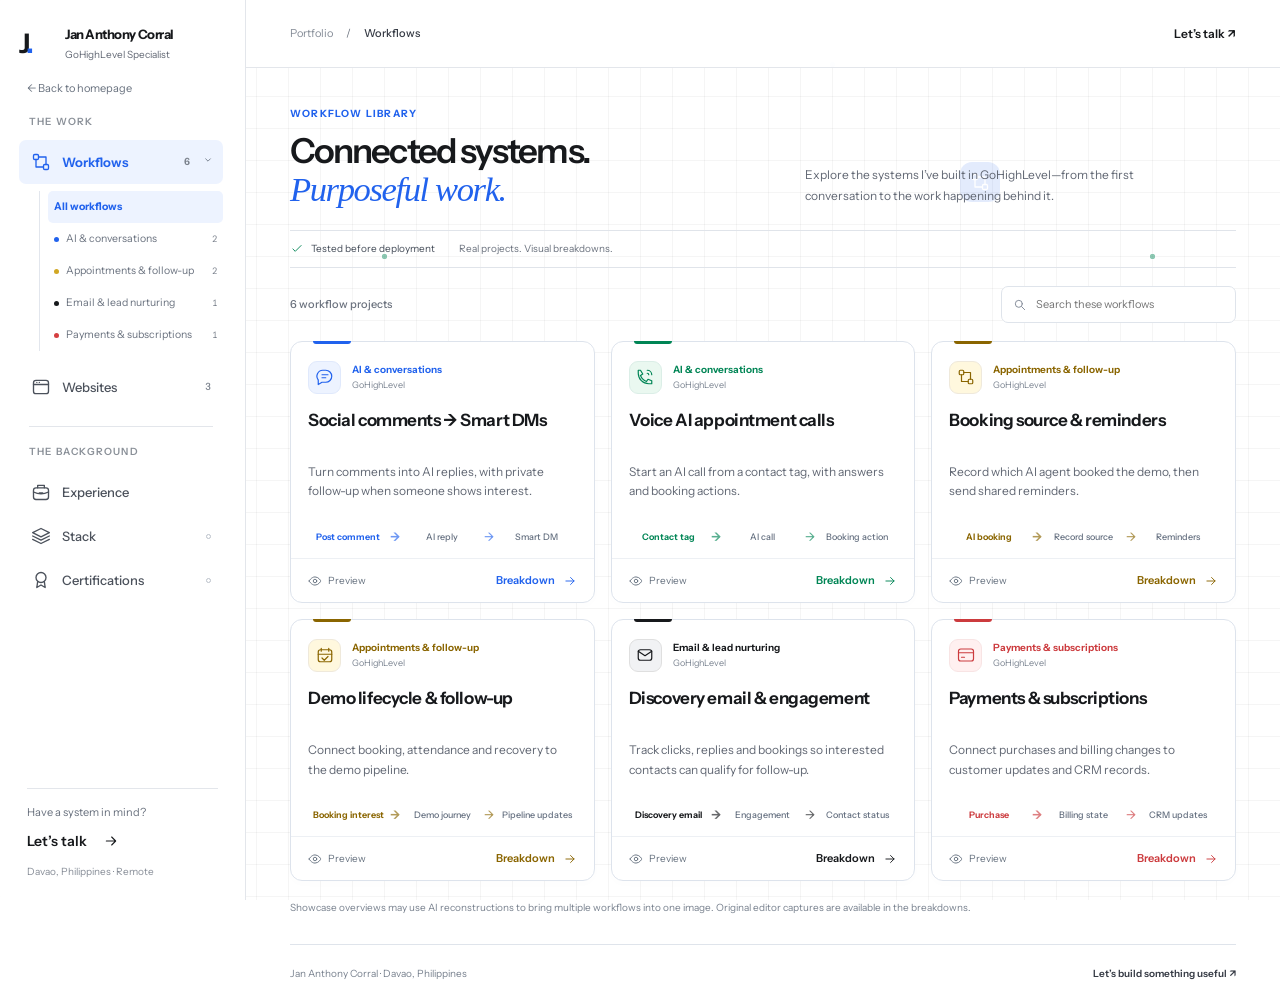
==== commit b45bbb04: "Enable concise Gallery cards with inline previews" ====
--- a/gallery.html
+++ b/gallery.html
@@ -474,10 +474,10 @@
 }
 @media(max-width:360px){.wrap{width:calc(100% - 24px)}.wordmark{font-size:.75rem}.nav-links{gap:7px!important}nav .nav-contact{padding-inline:10px}.nav-contact svg{display:none}.project-meta{flex-wrap:wrap}.gallery-page #work .project{grid-template-columns:64px minmax(0,1fr)}.gallery-page #work .media-frame{width:64px}}
 </style>
-<link rel="stylesheet" href="assets/whiteboards.css?v=4">
+
 <link rel="stylesheet" href="assets/gallery-studio.css?v=1">
-<link rel="stylesheet" href="assets/portfolio-case.css?v=1">
-<link rel="stylesheet" href="assets/gallery-compact-v1.css">
+
+<link rel="stylesheet" href="assets/gallery-compact-v1.css"><link rel="stylesheet" href="assets/gallery-card-previews-v1.css"><link rel="stylesheet" href="assets/project-breakdowns-v1.css">
 </head><body class="gallery-studio" data-tone="blue">
 <a class="g-skip" href="#library">Skip to projects</a>
 <div class="g-atmosphere" aria-hidden="true"><div class="g-grid"></div><span class="g-float float-a"><svg viewBox="0 0 24 24" fill="none" stroke="currentColor" stroke-width="1.6" stroke-linecap="round" stroke-linejoin="round" aria-hidden="true"><rect x="3" y="3" width="6" height="6" rx="1.5"/><rect x="15" y="15" width="6" height="6" rx="1.5"/><path d="M6 9v9h9M9 6h9v9"/></svg></span><span class="g-float float-b"><svg viewBox="0 0 24 24" fill="none" stroke="currentColor" stroke-width="1.6" stroke-linecap="round" stroke-linejoin="round" aria-hidden="true"><rect x="3" y="4" width="18" height="16" rx="3"/><path d="M3 9h18M7 6.5h.01M10 6.5h.01"/></svg></span></div>
@@ -560,7 +560,7 @@
   <p class="image-help">Use + / − to zoom, then drag or scroll to explore. Ctrl + scroll also zooms.</p>
   <div class="image-stage" tabindex="0" aria-label="Zoomable image"><img class="preview-image" alt=""></div>
 </dialog>
-  <script src="assets/whiteboards.js?v=4"></script>
+  <script src="assets/project-breakdowns-v1.js"></script>
 <script>
 const breakdown=document.getElementById('breakdown-dialog');
 const viewer=document.getElementById('image-dialog');
@@ -582,7 +582,8 @@
     returnSlot=document.createComment('breakdown position');
     activePanel.before(returnSlot);body.append(activePanel);activePanel.inert=false;
     activePanel.querySelectorAll('img[data-src]').forEach(img=>{img.src=img.dataset.src;img.removeAttribute('data-src')});
-    document.getElementById('breakdown-title').textContent=button.closest('article').querySelector('h3').textContent;
+    const projectHeading=button.closest('article').querySelector('h3');
+    document.getElementById('breakdown-title').textContent=projectHeading.title||projectHeading.textContent;
     button.setAttribute('aria-expanded','true');breakdown.showModal();breakdown.scrollTop=0;syncLock();
   });
 });
@@ -631,4 +632,4 @@
 // Match the animated border radius to the actual pill height.
 document.querySelectorAll('.cta-ring').forEach(svg=>{const fit=()=>{const radius=(svg.clientHeight-1)/2;svg.querySelectorAll('rect').forEach(rect=>{rect.setAttribute('rx',radius);rect.setAttribute('ry',radius)})};new ResizeObserver(fit).observe(svg);fit()});
 </script>
-<script src="assets/gallery-studio-v2.js"></script><noscript><style>.g-view[hidden]{display:block!important}.g-subnav[hidden]{display:block!important}.g-tools{display:none}</style></noscript></body></html>
+<script src="assets/gallery-studio-v2.js"></script><script src="assets/gallery-card-previews-v1.js"></script><noscript><style>.g-view[hidden]{display:block!important}.g-subnav[hidden]{display:block!important}.g-tools{display:none}</style></noscript></body></html>
--- a/assets/gallery-card-previews-v1.css
+++ b/assets/gallery-card-previews-v1.css
@@ -0,0 +1,14 @@
+.g-preview-search{position:absolute;width:1px;height:1px;overflow:hidden;clip-path:inset(50%);white-space:nowrap}
+.g-preview-stage{height:96px;position:relative;flex:none;margin-bottom:0}
+.g-preview-summary{height:100%;display:flex;flex-direction:column;transition:opacity .22s ease,transform .22s ease}
+.g-preview-summary>p{font-size:12px;line-height:1.6;margin:0 0 12px;color:#626874}
+.g-preview-summary .g-flow{margin-top:auto;margin-bottom:15px}
+.g-preview-capture{position:absolute;inset:0 0 10px;border:1px solid #e3e8ee;border-radius:7px;background:#f8fafc;padding:4px;overflow:hidden;cursor:zoom-in;opacity:0;visibility:hidden;transform:translateY(5px);transition:opacity .22s ease,transform .22s ease,visibility .22s;pointer-events:none;width:100%}
+.g-preview-capture img{width:100%;height:100%;object-fit:contain;display:block}
+.g-preview-zoom{position:absolute;bottom:5px;right:6px;padding:4px 6px;border-radius:4px;background:#fffefc;box-shadow:0 1px 5px #17203315;color:var(--accent);font-size:9px;line-height:1.2}
+.g-card.is-previewing .g-preview-summary{opacity:0;transform:translateY(-4px);pointer-events:none}
+.g-card.is-previewing .g-preview-capture{opacity:1;visibility:visible;transform:none;pointer-events:auto}
+.g-card.is-previewing .g-overview-button{color:var(--accent)}
+.g-preview-capture:focus-visible{outline:2px solid var(--accent);outline-offset:2px}
+@media(max-width:560px){.g-preview-stage{height:100px}.g-preview-summary .g-flow{margin-bottom:12px}.g-preview-zoom{font-size:10px}}
+@media(prefers-reduced-motion:reduce){.g-preview-summary,.g-preview-capture{transition:none!important;transform:none!important}}
--- a/assets/project-breakdowns-v1.css
+++ b/assets/project-breakdowns-v1.css
@@ -0,0 +1,65 @@
+.breakdown-dialog{background:#fff;width:calc(100vw - 24px);height:calc(100dvh - 24px);margin:12px;max-height:none;border-radius:16px}
+.breakdown-dialog .breakdown-body{padding:0}
+.breakdown-dialog .dialog-heading{padding:14px 24px;background:#fffffff5;backdrop-filter:blur(12px);border-bottom:1px solid #e4e8ef}
+.breakdown-dialog .dialog-heading h2{font-size:17px;line-height:1.35;letter-spacing:-.025em;margin:0}
+.breakdown-dialog .dialog-footer{padding:16px 24px;background:#fff;border-top:1px solid #e5e9ef}
+.bb-board{--bb-accent:#2162ed;padding:25px 28px 24px;color:#172033;background:radial-gradient(#dfe5ed .7px,transparent .7px) 0 0/20px 20px}
+.bb-intro{display:grid;grid-template-columns:1.8fr 1fr;gap:40px;align-items:start;margin-bottom:23px}
+.bb-kicker{font-size:10px;font-weight:700;letter-spacing:.09em;text-transform:uppercase;color:var(--bb-accent);display:block}
+.bb-intro h3{font-size:clamp(23px,2.4vw,35px);line-height:1.15;letter-spacing:-.04em;margin:8px 0 11px;max-width:760px}
+.bb-intro p{font-size:13px;line-height:1.65;margin:0;color:#536071;max-width:740px}
+.bb-delivery{padding:14px 17px;border-left:3px solid var(--bb-accent);background:color-mix(in srgb,var(--bb-accent) 4%,white);border-radius:0 9px 9px 0}
+.bb-delivery p{font-size:12px;margin-top:7px;color:#354359}
+.bb-tested{display:block;font-size:10px;font-weight:600;color:var(--bb-accent);margin-top:12px}
+.bb-section-head{display:flex;justify-content:space-between;gap:20px;align-items:center;border-top:1px solid #e2e7ef;padding-top:17px;margin-bottom:15px}
+.bb-section-head h4,.bb-extra>h4{font-size:15px;letter-spacing:-.02em;margin:0}
+.bb-section-head p{font-size:11px;color:#657285;margin:0}
+.bb-workspace{display:grid;grid-template-columns:minmax(0,1.65fr) minmax(290px,1fr);gap:25px;align-items:start}
+.bb-map{display:grid;grid-template-columns:repeat(var(--bb-cols),minmax(0,1fr));gap:42px 26px;position:relative;isolation:isolate;padding:2px 0;align-items:start}
+.bb-map>.bb-lines{position:absolute;inset:0;width:100%;height:100%;z-index:0;pointer-events:none;overflow:visible;opacity:.65}
+.bb-map{padding-bottom:25px}
+.bb-node{position:relative;z-index:1}
+.bb-node{min-width:0;background:#fff;border:1px solid #dbe2ec;border-radius:10px;overflow:hidden;box-shadow:0 3px 9px #17203304}
+.bb-node-select{display:flex;flex-direction:column;width:100%;padding:0;border:0;background:#fff;text-align:left;cursor:pointer;color:inherit;border-radius:9px 9px 0 0;transition:background .18s}
+.bb-node-select[aria-pressed=true]{background:color-mix(in srgb,var(--bb-accent) 6%,white);box-shadow:inset 0 3px var(--bb-accent)}
+.bb-node-select img{display:block;width:100%;height:96px;min-height:0;object-fit:contain;padding:8px;background:#f6f8fb;border-bottom:1px solid #e4e9f1}
+.bb-node-title{font-size:13px;font-weight:650;line-height:1.35;margin:11px 12px 5px}
+.bb-node-summary{font-size:11px;line-height:1.55;color:#586579;margin:0 12px 12px}
+.bb-routes{display:flex;flex-direction:column;gap:0;background:#fff}
+.bb-routes:empty{display:none}
+.bb-routes button{font-size:10px!important;line-height:1.5;text-align:left;padding:7px 11px;border:0;border-top:1px solid #e9edf3;background:none;color:var(--bb-accent);cursor:pointer;min-height:34px}
+.bb-node-select:hover,.bb-routes button:hover{background:color-mix(in srgb,var(--bb-accent) 7%,white)}
+.bb-board button:focus-visible,.bb-board a:focus-visible{outline:2px solid var(--bb-accent);outline-offset:-2px}
+.bb-detail{position:sticky;top:80px;scroll-margin-top:85px;background:#fff;border:1px solid #dbe2ec;border-top:3px solid var(--bb-accent);border-radius:11px;padding:19px;box-shadow:0 8px 25px #17203306;min-width:0}
+.bb-detail h4{font-size:20px;line-height:1.2;margin:8px 0 15px;letter-spacing:-.025em}
+.bb-board .bb-capture{display:block;border:1px solid #e0e6ef;background:#f6f8fb;border-radius:7px;overflow:hidden;padding:0;margin:0;cursor:zoom-in}
+.bb-board .bb-capture img{display:block;width:100%;height:210px;min-height:0;max-height:none;object-fit:contain}
+.bb-zoom-hint{display:block;font-size:10px;color:var(--bb-accent);margin:8px 0 14px}
+.bb-detail>p{font-size:13px;line-height:1.65;color:#3e4e63;margin:0 0 14px}
+.bb-detail .bb-rule{font-size:12px;border-top:1px solid #e4e9f1;padding-top:12px;margin-bottom:0;color:#657185}
+.bb-back{display:none;border:0;background:none;color:var(--bb-accent);font-size:12px!important;min-height:44px;padding:10px 0 0;margin-top:6px;cursor:pointer}
+@media(max-width:900px){.bb-back{display:inline-flex;align-items:center}}
+.bb-foot{display:grid;grid-template-columns:1fr 1fr;gap:30px;margin-top:24px;border-top:1px solid #e0e6ef;padding-top:16px}
+.bb-foot p{font-size:11px;line-height:1.6;color:#647186;margin:0}
+.bb-foot p:first-child{color:#34465f;font-weight:500}
+.bb-extra{border-top:1px solid #e0e6ef;padding-top:20px;margin-top:24px}
+.bb-evidence{display:grid;grid-template-columns:repeat(4,minmax(0,1fr));gap:15px;margin-top:14px}
+.bb-evidence figure{margin:0;min-width:0}.bb-evidence .bb-capture img{height:110px}
+.bb-evidence figcaption{font-size:11px;line-height:1.4;padding:8px 0;color:#536174}
+.bb-site-layout{display:grid;grid-template-columns:minmax(0,1.9fr) minmax(240px,1fr);gap:28px;align-items:start}
+.bb-video{display:block;width:100%;aspect-ratio:16/9;max-height:64vh;background:#111923;object-fit:contain;border:1px solid #dce3ee;border-radius:11px}
+.bb-video-caption{font-size:11px;color:#66738a;margin:10px 0 0}
+.bb-site-steps{list-style:none;margin:0;padding:0;display:grid;gap:25px}
+.bb-site-steps li{position:relative;background:white;border:1px solid #dfe5ef;border-left:3px solid var(--bb-accent);border-radius:0 9px 9px 0;padding:15px 17px}
+.bb-site-steps li:not(:last-child):after{content:'↓';position:absolute;left:18px;top:calc(100% + 2px);font-size:17px;color:var(--bb-accent);height:22px}
+.bb-site-steps h4{font-size:15px;line-height:1.35;margin:0 0 7px}
+.bb-site-steps p{font-size:12px;line-height:1.65;color:#536174;margin:0}
+.bb-site-footer{display:flex;justify-content:space-between;align-items:center;gap:30px;border-top:1px solid #e0e6ef;padding-top:19px;margin-top:23px}
+.bb-site-footer p{font-size:11px;line-height:1.6;color:#647186;max-width:650px;margin:0}
+.bb-site-link{display:inline-flex;align-items:center;justify-content:center;min-height:44px;padding:10px 17px;border-radius:24px;background:var(--bb-accent);color:#fff;font-size:12px;font-weight:600;white-space:nowrap}
+.bb-portfolio-evidence{grid-template-columns:repeat(3,minmax(0,1fr))}.bb-portfolio-evidence .bb-capture img{height:150px}
+@media(min-width:1650px){.bb-board{padding:30px 40px}.bb-workspace{grid-template-columns:minmax(0,2fr) minmax(350px,1fr);gap:35px}.bb-node-select img{height:130px}.bb-node-title{font-size:15px}.bb-node-summary{font-size:12px}.bb-detail .bb-capture img{height:280px}}
+@media(max-width:1100px){.bb-workspace{grid-template-columns:minmax(0,1.4fr) minmax(270px,1fr);gap:18px}.bb-map{gap:38px 20px}.bb-node-title{font-size:12px;margin-inline:9px}.bb-node-summary{font-size:10px;margin-inline:9px}.bb-node-select img{height:80px}.bb-detail{padding:15px}.bb-detail .bb-capture img{height:170px}}
+@media(max-width:900px){.bb-workspace{grid-template-columns:1fr}.bb-detail{position:static;scroll-margin-top:95px}.bb-node-select img{height:115px}.bb-node-title{font-size:14px}.bb-node-summary{font-size:12px}.bb-detail .bb-capture img{height:270px}.bb-intro{gap:20px;grid-template-columns:1.5fr 1fr}.bb-site-layout{grid-template-columns:1fr}.bb-site-steps{grid-template-columns:repeat(3,minmax(0,1fr));gap:20px}.bb-site-steps li:not(:last-child):after{content:'→';left:calc(100% + 2px);top:18px}.bb-site-steps li{padding:13px}}
+@media(max-width:600px){.breakdown-dialog{width:calc(100vw - 12px);height:calc(100dvh - 12px);margin:6px;border-radius:12px}.breakdown-dialog .dialog-heading{padding:10px 12px;gap:10px}.breakdown-dialog .dialog-heading h2{font-size:14px}.bb-board{padding:19px 14px}.bb-intro{grid-template-columns:1fr;gap:15px;margin-bottom:18px}.bb-intro h3{font-size:25px}.bb-intro p{font-size:12px;line-height:1.6}.bb-delivery{padding:11px 13px}.bb-delivery p{font-size:11px}.bb-tested{margin-top:8px}.bb-section-head{display:block;padding-top:14px;margin-bottom:12px}.bb-section-head p{font-size:11px;margin-top:5px}.bb-map{grid-template-columns:1fr 1fr;gap:12px}.bb-node{grid-column:auto!important;grid-row:auto!important}.bb-node-select img{height:80px;padding:5px}.bb-node-title{font-size:12px;margin:9px 9px 5px}.bb-node-summary{font-size:10px;margin:0 9px 10px}.bb-routes button{font-size:10px!important;min-height:44px;padding:7px 9px}.bb-lines{display:none}.bb-detail{padding:15px}.bb-detail h4{font-size:20px}.bb-detail .bb-capture img{height:200px}.bb-detail>p{font-size:12px}.bb-detail .bb-rule{font-size:11px}.bb-foot{grid-template-columns:1fr;gap:10px;margin-top:18px}.bb-foot p{font-size:10px}.bb-evidence,.bb-portfolio-evidence{grid-template-columns:1fr 1fr;gap:12px}.bb-evidence .bb-capture img,.bb-portfolio-evidence .bb-capture img{height:95px}.bb-evidence figcaption{font-size:10px}.bb-site-steps{grid-template-columns:1fr;gap:24px}.bb-site-steps li:not(:last-child):after{content:'↓';left:16px;top:100%}.bb-site-steps h4{font-size:14px}.bb-site-steps p{font-size:12px}.bb-site-footer{flex-direction:column;align-items:flex-start;gap:15px}.bb-site-footer p{font-size:11px}.bb-video-caption{font-size:10px}.breakdown-dialog .dialog-footer{padding:12px 14px}}
+@media(prefers-reduced-motion:reduce){.bb-node-select{transition:none}}
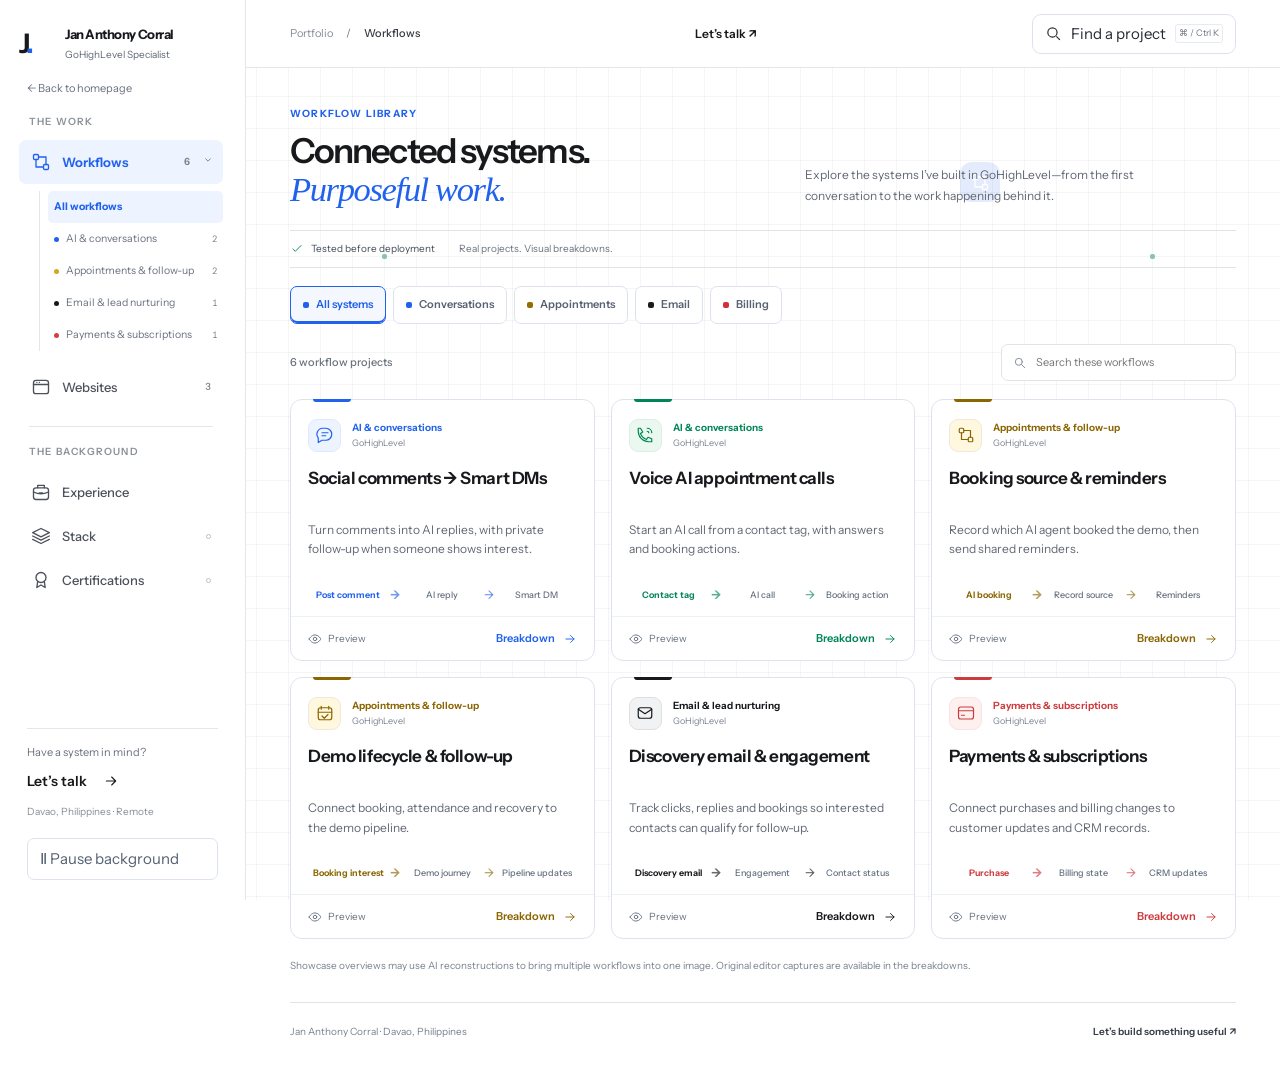
==== commit 3f9c9168: "Connect Home and Gallery to the improved project experience" ====
--- a/gallery.html
+++ b/gallery.html
@@ -477,7 +477,9 @@
 
 <link rel="stylesheet" href="assets/gallery-studio.css?v=1">
 
-<link rel="stylesheet" href="assets/gallery-compact-v1.css"><link rel="stylesheet" href="assets/gallery-card-previews-v1.css"><link rel="stylesheet" href="assets/project-breakdowns-v1.css">
+<link rel="stylesheet" href="assets/gallery-compact-v1.css"><link rel="stylesheet" href="assets/gallery-card-previews-v2.css"><link rel="stylesheet" href="assets/project-breakdowns-v1.css">
+<link rel="stylesheet" href="assets/mobile-refinement-v1.css">
+<link rel="stylesheet" href="assets/portfolio-navigation-v1.css">
 </head><body class="gallery-studio" data-tone="blue">
 <a class="g-skip" href="#library">Skip to projects</a>
 <div class="g-atmosphere" aria-hidden="true"><div class="g-grid"></div><span class="g-float float-a"><svg viewBox="0 0 24 24" fill="none" stroke="currentColor" stroke-width="1.6" stroke-linecap="round" stroke-linejoin="round" aria-hidden="true"><rect x="3" y="3" width="6" height="6" rx="1.5"/><rect x="15" y="15" width="6" height="6" rx="1.5"/><path d="M6 9v9h9M9 6h9v9"/></svg></span><span class="g-float float-b"><svg viewBox="0 0 24 24" fill="none" stroke="currentColor" stroke-width="1.6" stroke-linecap="round" stroke-linejoin="round" aria-hidden="true"><rect x="3" y="4" width="18" height="16" rx="3"/><path d="M3 9h18M7 6.5h.01M10 6.5h.01"/></svg></span></div>
@@ -583,7 +585,7 @@
     activePanel.before(returnSlot);body.append(activePanel);activePanel.inert=false;
     activePanel.querySelectorAll('img[data-src]').forEach(img=>{img.src=img.dataset.src;img.removeAttribute('data-src')});
     const projectHeading=button.closest('article').querySelector('h3');
-    document.getElementById('breakdown-title').textContent=projectHeading.title||projectHeading.textContent;
+    document.getElementById('breakdown-title').textContent=projectHeading.dataset.projectTitle||projectHeading.title||projectHeading.textContent;
     button.setAttribute('aria-expanded','true');breakdown.showModal();breakdown.scrollTop=0;syncLock();
   });
 });
@@ -632,4 +634,4 @@
 // Match the animated border radius to the actual pill height.
 document.querySelectorAll('.cta-ring').forEach(svg=>{const fit=()=>{const radius=(svg.clientHeight-1)/2;svg.querySelectorAll('rect').forEach(rect=>{rect.setAttribute('rx',radius);rect.setAttribute('ry',radius)})};new ResizeObserver(fit).observe(svg);fit()});
 </script>
-<script src="assets/gallery-studio-v2.js"></script><script src="assets/gallery-card-previews-v1.js"></script><noscript><style>.g-view[hidden]{display:block!important}.g-subnav[hidden]{display:block!important}.g-tools{display:none}</style></noscript></body></html>
+<script src="assets/gallery-studio-v2.js"></script><script src="assets/gallery-card-previews-v2.js?v=3"></script><noscript><style>.g-view[hidden]{display:block!important}.g-subnav[hidden]{display:block!important}.g-tools{display:none}</style></noscript><script src="assets/portfolio-navigation-v1.js"></script></body></html>
--- a/assets/gallery-card-previews-v2.css
+++ b/assets/gallery-card-previews-v2.css
@@ -0,0 +1,17 @@
+.g-preview-search{position:absolute;width:1px;height:1px;overflow:hidden;clip-path:inset(50%);white-space:nowrap}
+.g-preview-stage{height:96px;position:relative;flex:none;margin-bottom:0}
+.g-preview-summary{height:100%;display:flex;flex-direction:column;transition:opacity .22s ease,transform .22s ease}
+.g-preview-summary>p{font-size:12px;line-height:1.6;margin:0 0 12px;color:#626874}
+.g-preview-summary .g-flow{margin-top:auto;margin-bottom:15px}
+.g-preview-capture{position:absolute;inset:0;border:0;border-radius:11px;background:#fff;padding:6px 6px 44px;overflow:hidden;cursor:zoom-in;opacity:0;visibility:hidden;transform:scale(.98);transition:opacity .22s ease,transform .22s ease,visibility .22s;pointer-events:none;width:100%;height:100%;z-index:2}
+.g-preview-capture img{width:100%;height:100%;object-fit:contain;display:block}
+.g-preview-zoom{position:absolute;top:9px;right:9px;padding:6px 8px;border-radius:5px;background:#fffffff2;box-shadow:0 1px 5px #17203315;color:var(--accent);font-size:10px;line-height:1.2}
+.g-card .g-card-meta,.g-card .g-card-content{transition:opacity .22s ease}
+.g-card.is-previewing .g-card-meta,.g-card.is-previewing .g-card-content{opacity:0;pointer-events:none}
+.g-card.is-previewing .g-preview-capture{opacity:1;visibility:visible;transform:none;pointer-events:auto}
+.g-card .g-card-actions{position:relative;z-index:3;border-radius:0 0 11px 11px;transition:background .22s ease}
+.g-card.is-previewing .g-card-actions{background:#fffffff0;backdrop-filter:blur(6px)}
+.g-card.is-previewing .g-overview-button{color:var(--accent)}
+.g-preview-capture:focus-visible{outline:2px solid var(--accent);outline-offset:2px}
+@media(max-width:560px){.g-preview-stage{height:100px}.g-preview-summary .g-flow{margin-bottom:12px}.g-preview-zoom{font-size:10px}}
+@media(prefers-reduced-motion:reduce){.g-preview-summary,.g-preview-capture,.g-card .g-card-meta,.g-card .g-card-content,.g-card .g-card-actions{transition:none!important;transform:none!important}}
--- a/assets/mobile-refinement-v1.css
+++ b/assets/mobile-refinement-v1.css
@@ -0,0 +1,219 @@
+/* Mobile density pass: reduce wasted space, retain readable copy and touch targets. */
+@media (max-width:700px) {
+  .canvas-nav{height:58px}
+  .canvas-nav nav{width:calc(100% - 28px);gap:10px}
+  .canvas-wordmark{font-size:12px;letter-spacing:-.03em}
+  .canvas-wordmark span{font-size:8px;margin-top:3px}
+  .canvas-nav-links{gap:12px;font-size:11px}
+  .canvas-nav-links>a{display:inline-flex;align-items:center;min-height:44px}
+  .canvas-nav-links .canvas-cv{min-height:36px;padding:8px 10px;font-size:9px;gap:6px}
+  .canvas-home .canvas-hero{padding:24px 18px 0!important;min-height:0}
+  .canvas-hero-main{grid-template-columns:minmax(0,1fr) 100px;gap:0 14px;align-items:center}
+  .canvas-hero-copy{display:contents}
+  .canvas-hero .canvas-eyebrow{grid-column:1/-1;font-size:9px;letter-spacing:.09em;margin-bottom:12px}
+  .canvas-hero h1{grid-column:1/-1;font-size:clamp(27px,7.7vw,42px);line-height:1.06;letter-spacing:-.05em;margin:0 0 18px}
+  .canvas-hero .canvas-lead{grid-column:1;grid-row:3;font-size:13px;line-height:1.55;margin:0 0 12px;max-width:440px}
+  .canvas-hero .canvas-button{grid-column:1;grid-row:4;justify-self:start;min-height:44px;font-size:11px;padding:9px 14px;gap:12px}
+  .canvas-hero .canvas-portrait{grid-column:2;grid-row:3/5;align-self:center;margin:0;width:100%;max-width:120px}
+  .canvas-hero .portrait-scene{height:136px}
+  .canvas-portrait figcaption{font-size:9px;line-height:1.35;padding:7px 0}
+  .canvas-about{grid-template-columns:1fr;margin-top:22px;padding:17px 0 22px;gap:8px}
+  .canvas-about h2{font-size:17px;line-height:1.3}
+  .canvas-about p{font-size:12px;line-height:1.6;margin-bottom:7px}
+  .canvas-about p:last-child{margin-bottom:0}
+  .canvas-work-heading{padding:17px 18px}
+  .canvas-work-heading p{font-size:12px}
+  .canvas-work-heading .canvas-work-label{font-size:9px;padding:4px 7px;margin-bottom:5px}
+  .canvas-enhanced .canvas-slide{padding:88px 18px 66px;gap:16px;grid-template-rows:auto auto;align-content:center}
+  body.canvas-home #work .canvas-slide h2{font-size:clamp(27px,7.3vw,36px);line-height:1.08;margin-bottom:12px}
+  .canvas-slide .canvas-eyebrow{font-size:9px;margin-bottom:8px}
+  .canvas-slide h3{font-size:13px;line-height:1.4;margin-bottom:6px}
+  .canvas-description{font-size:12px;line-height:1.55;margin-bottom:4px}
+  .canvas-link,.canvas-website-links .canvas-link{min-height:44px;font-size:11px;padding:9px 0;gap:12px}
+  .canvas-project-visual{padding:8px;border-radius:10px}
+  .canvas-window-bar{font-size:9px;padding:6px 8px}
+  .canvas-window img{height:clamp(135px,21svh,180px)}
+  .canvas-steps{display:flex;gap:12px;margin-top:7px}
+  .canvas-steps>span{font-size:9px;line-height:1.35;padding:5px 3px}
+  .canvas-steps>span:not(:last-child):after{width:12px}
+  .canvas-website .canvas-window video{height:auto;max-height:25svh}
+  .canvas-website-links{gap:4px 16px}
+  .canvas-next-site{min-height:44px;margin-top:2px;font-size:11px}
+  .canvas-more{margin-top:8px;padding-top:8px;gap:12px}
+  .canvas-more p{font-size:11px}
+  .canvas-more .canvas-button{min-height:44px;font-size:11px;padding:9px 12px;gap:8px}
+  .canvas-work-intro p{font-size:13px;line-height:1.6}
+  .canvas-enhanced .canvas-contact,.canvas-home:not(.canvas-enhanced) .canvas-contact{padding:78px 18px 66px!important}
+  body.canvas-home #work .canvas-contact h2{font-size:clamp(32px,8vw,44px)!important;line-height:1.08;margin-bottom:16px}
+  .canvas-contact-main>p:not(.canvas-eyebrow){font-size:13px;line-height:1.6;margin-bottom:16px}
+  .canvas-contact-main .canvas-eyebrow{font-size:10px;margin-bottom:12px}
+  .canvas-contact-main .canvas-button{font-size:12px;min-height:44px;padding:10px 16px}
+  .canvas-email{font-size:12px;margin-top:12px;min-height:44px;display:flex;align-items:center}
+  .canvas-footer{gap:12px;padding:16px 0;font-size:11px}
+  .canvas-footer>a{min-height:44px;display:flex;align-items:center}
+  .canvas-home:not(.canvas-enhanced) .canvas-slide{min-height:0;padding:30px 18px;gap:16px}
+  .canvas-home:not(.canvas-enhanced) .canvas-contact{min-height:0}
+  .home-drawer{width:264px;padding:18px 14px}
+  .h-identity{margin-bottom:17px}
+  .h-heading{margin-bottom:5px}
+  .h-divider{margin-top:12px;padding-top:12px}
+  .h-close,.h-category-toggle{width:44px;min-height:44px}
+  .h-sidebar-bottom{margin-top:12px;padding-top:12px}
+}
+
+@media (max-width:800px) {
+  .g-topbar{height:54px;padding-inline:14px;gap:10px}
+  .g-menu,.g-close-nav{width:44px;height:44px;padding:12px}
+  .g-top-contact{min-height:44px;display:flex;align-items:center}
+  .g-sidebar{width:260px;padding:18px 13px}
+  .g-sidebar .g-close-nav{margin-left:auto;flex-shrink:0}
+  .g-sidebar .g-navigation>a,.g-sidebar .g-parent>a{font-size:13px;min-height:44px}
+  .g-category-toggle{min-width:44px;min-height:44px}
+  .g-sidebar .g-home-link{margin-block:10px;min-height:44px;display:flex;align-items:center}
+  .g-sidebar .g-subnav>a{font-size:11px;min-height:44px;padding-block:8px}
+  .g-sidebar .g-nav-divider{margin-top:12px;padding-top:12px}
+  .g-sidebar-bottom{margin-top:12px;padding-top:12px}
+}
+
+@media (max-width:560px) {
+  .g-main{padding:18px 14px 0}
+  .g-page-intro{gap:9px;margin-bottom:14px}
+  .g-page-intro h1{font-size:28px;line-height:1.08}
+  .g-page-intro>p{font-size:12px;line-height:1.55;max-width:none}
+  .g-kicker{font-size:9px;margin-bottom:7px}
+  .g-proof{padding:8px 0;margin-bottom:12px;font-size:10px}
+  .g-tools{gap:8px;margin-bottom:12px}
+  .g-search{height:44px;width:195px;max-width:62%;padding:8px 10px}
+  .g-search input{font-size:16px}
+  .g-search input::placeholder{font-size:11px}
+  .g-project-grid,.g-website-grid{gap:10px}
+  .g-card{border-radius:10px}
+  .g-card:hover,.g-website-card:hover{transform:none}
+  .g-card-meta{padding:11px 12px 0;min-height:39px;gap:9px}
+  .g-project-icon{width:28px;height:28px;flex-basis:28px;border-radius:7px}
+  .g-project-icon svg{width:16px;height:16px}
+  .g-card-category{font-size:10px;line-height:1.3}
+  .g-card-category small{font-size:9px}
+  .g-card-content{padding:9px 12px 0}
+  .g-card h3{font-size:16px;line-height:1.3;margin-bottom:8px;min-height:0}
+  .g-preview-stage{height:auto;min-height:0}
+  .g-preview-summary{height:auto}
+  .g-preview-summary>p{font-size:12px;line-height:1.5;margin-bottom:10px}
+  .g-preview-summary .g-flow{margin:0 0 10px;gap:14px}
+  .g-flow>span{font-size:10px;line-height:1.4}
+  .g-flow>span:not(:last-child)::after{width:14px}
+  .g-card-actions{padding:0 12px;gap:10px}
+  .g-card-actions .g-detail,.g-overview-button{min-height:44px;font-size:11px!important;padding:9px 0}
+  .g-preview-capture{border-radius:9px;padding:5px 5px 44px}
+  .g-preview-zoom{top:6px;right:6px;font-size:10px;padding:7px}
+  .g-section-label{margin-bottom:12px;padding-top:10px}
+  .g-website-media{padding:8px;border-radius:9px 9px 0 0}
+  .g-website-media video{max-height:156px;aspect-ratio:2/1;object-fit:contain}
+  .g-browser-bar{font-size:8px;padding:5px 7px}
+  .g-website-copy{padding:11px 12px 0}
+  .g-website-copy h3{font-size:18px;line-height:1.2;margin:6px 0 7px}
+  .g-website-copy>p{font-size:12px;line-height:1.5;margin-bottom:10px}
+  .g-website-actions{gap:0 12px}
+  .g-website-actions .g-detail,.g-website-actions .g-live-link{min-height:44px;padding:10px 0;font-size:11px!important}
+  .g-image-note{font-size:10px;line-height:1.6;margin-top:14px}
+  .g-footer{margin-top:20px;padding:14px 0 20px}
+  .g-footer>a{min-height:44px;display:flex;align-items:center;margin-top:0}
+  .g-experience-grid{margin-top:18px;gap:10px}
+  .g-experience-grid article{padding:16px}
+  .g-exp-icon{margin-bottom:12px;width:28px;height:28px}
+  .g-experience-grid h2{font-size:18px;margin-bottom:8px}
+  .g-experience-grid p{margin-bottom:10px;line-height:1.6}
+  .g-text-link{min-height:44px;display:inline-flex;align-items:center}
+  .g-working-note{margin-top:20px;padding:20px 0}
+  .g-working-note h2{font-size:25px}
+  .g-empty-state{padding:28px 18px;margin:18px 0 28px}
+  .g-empty-state h2{font-size:19px}
+  .g-empty-state p{margin-bottom:16px}
+}
+
+/* The same compact dialog chrome on both pages; images remain fully visible. */
+@media (max-width:700px) {
+  .breakdown-dialog{width:calc(100vw - 12px);height:calc(100dvh - 12px);max-height:none;margin:6px;border-radius:12px}
+  .breakdown-dialog .dialog-heading{padding:8px 12px;gap:8px}
+  .breakdown-dialog .dialog-heading h2{font-size:14px;line-height:1.35}
+  .dialog-x{min-width:44px;min-height:44px;flex-shrink:0}
+  .breakdown-dialog .dialog-footer{padding:8px 12px}
+  .breakdown-dialog .dialog-footer .button{font-size:12px;min-height:44px;padding:9px 15px}
+  .bb-board{padding:14px 12px}
+  .bb-intro{gap:12px;margin-bottom:14px}
+  .bb-intro h3{font-size:22px;margin:7px 0 9px}
+  .bb-delivery{padding:10px 12px}
+  .bb-section-head{padding-top:12px;margin-bottom:10px}
+  .bb-node-select img{height:72px}
+  .bb-node-summary{line-height:1.5}
+  .bb-detail{padding:12px}
+  .bb-detail h4{font-size:18px}
+  .bb-detail .bb-capture img{height:180px}
+  .bb-site-steps li{padding:12px}
+  .board-intro{margin-bottom:16px}
+  .board-intro h3{font-size:22px!important;line-height:1.2}
+  .board-intro p,.board-intro .board-qa{font-size:12px;line-height:1.55}
+  .image-graph{gap:34px;padding-bottom:34px}
+  .image-node h4{font-size:14px}
+  .image-node p{font-size:12px}
+  .image-node figcaption{padding:10px 5px 6px}
+  .image-toolbar{gap:8px;padding:8px}
+  .zoom-controls button{min-width:40px;min-height:44px}
+}
+@media (min-width:701px) and (max-width:950px) and (max-height:620px) {
+  .canvas-nav{height:58px}
+  .canvas-wordmark{font-size:13px}
+  .canvas-wordmark span{font-size:9px}
+  .canvas-nav-links{font-size:12px;gap:18px}
+  .canvas-nav-links .canvas-cv{min-height:36px;font-size:11px;padding:8px 13px}
+  .canvas-home .canvas-hero{min-height:0;padding:24px 24px 0!important}
+  .canvas-hero-main{grid-template-columns:minmax(0,1.5fr) minmax(150px,.8fr);gap:28px}
+  .canvas-hero h1{font-size:32px;margin-bottom:14px}
+  .canvas-eyebrow{font-size:10px;margin-bottom:12px}
+  .canvas-lead{font-size:13px;line-height:1.55;margin-bottom:14px}
+  .portrait-scene{height:185px}
+  .canvas-portrait figcaption{font-size:11px;padding:9px 0}
+  .canvas-portrait figcaption span{display:none}
+  .canvas-about{margin-top:20px;padding:18px 0;gap:18px}
+  .canvas-about h2{font-size:18px}
+  .canvas-about p{font-size:12px}
+  .canvas-work-heading{padding:20px 24px}
+  .canvas-work-heading p{font-size:13px}
+  .canvas-home:not(.canvas-enhanced) .canvas-slide{min-height:0;padding:28px 24px;gap:24px}
+  body.canvas-home #work .canvas-slide h2{font-size:28px;margin-bottom:12px}
+  .canvas-slide h3{font-size:13px}
+  .canvas-description{font-size:12px;line-height:1.55;margin-bottom:7px}
+  .canvas-link{font-size:11px;min-height:44px}
+  .canvas-project-visual{padding:10px}
+  .canvas-window-bar{padding:7px 9px;font-size:9px}
+  .canvas-window img{height:150px}
+  .canvas-steps{gap:12px;margin-top:9px}
+  .canvas-steps>span{font-size:9px;padding:5px 3px}
+  .canvas-steps>span:not(:last-child):after{width:12px}
+  .canvas-more{gap:10px}
+  .canvas-more .canvas-button{font-size:10px;min-height:44px;padding:8px 10px;gap:7px}
+  .canvas-website-links{gap:0 12px}
+  .canvas-next-site{font-size:11px;margin-top:5px}
+  .canvas-home:not(.canvas-enhanced) .canvas-contact{min-height:0;padding:78px 24px 60px!important}
+  body.canvas-home #work .canvas-contact h2{font-size:38px}
+  .canvas-contact-main>p:not(.canvas-eyebrow){font-size:13px}
+  .home-menu-toggle{width:44px;height:44px;min-height:44px;padding:10px;left:12px;bottom:12px}
+  .home-menu-toggle>span{display:none}
+}
+@media (max-width:360px) {
+  .canvas-nav-links{gap:8px}
+  .canvas-nav-links .canvas-cv{font-size:8px;padding-inline:8px}
+  .canvas-hero-main{grid-template-columns:minmax(0,1fr) 84px;column-gap:10px}
+  .canvas-hero h1{font-size:26px}
+  .canvas-hero .portrait-scene{height:120px}
+  .canvas-hero .canvas-lead{font-size:12px}
+  .g-page-intro h1{font-size:26px}
+  .g-tools>p{font-size:9px}
+}
+@media (max-width:700px) and (min-height:621px) and (max-height:740px) {
+  .canvas-enhanced .canvas-slide{padding-top:80px;padding-bottom:56px;gap:10px}
+  body.canvas-home #work .canvas-slide h2{font-size:26px;margin-bottom:9px}
+  .canvas-window img{height:118px}
+  .canvas-steps{display:none}
+  .canvas-website .canvas-window video{max-height:21svh}
+}
--- a/assets/portfolio-navigation-v1.css
+++ b/assets/portfolio-navigation-v1.css
@@ -0,0 +1,5 @@
+/* An index of connected systems, rather than another layer of oversized cards. */
+.pf-trigger{display:inline-flex;align-items:center;gap:9px;background:#fff;color:#252a34;border:1px solid #dde3ec;border-radius:9px;min-height:40px;padding:7px 12px;font-family:inherit;font-size:11px;font-weight:500;line-height:1.3;cursor:pointer;white-space:nowrap}.pf-trigger svg,.pf-search svg{width:17px;height:17px;flex:none}.pf-trigger kbd{font-family:inherit;font-size:9px;line-height:1.2;color:#6a7380;padding:3px;border:1px solid #e7eaf0;border-radius:3px}.pf-trigger:hover{border-color:#2162ed;color:#2162ed}.pf-mobile-trigger{display:none}.pf-dialog{box-sizing:border-box;width:min(680px,calc(100vw - 28px));max-height:min(760px,calc(100dvh - 48px));padding:0;border:1px solid #dce2ec;border-radius:16px;background:#fff;color:#181b20;box-shadow:0 30px 100px #14213835;overflow:hidden;margin:auto}.pf-dialog[open]{display:flex;flex-direction:column;animation:pf-appear .18s ease-out}.pf-dialog::backdrop{background:#18213155;backdrop-filter:blur(6px)}.pf-heading{display:flex;justify-content:space-between;gap:20px;padding:24px 25px 15px}.pf-eyebrow{font-size:9px;font-weight:750;letter-spacing:.13em;color:#2162ed}.pf-heading h2{font-size:24px;letter-spacing:-.04em;line-height:1.15;margin:8px 0 0}.pf-close{height:40px;width:40px;flex:none;border:1px solid #e0e5ed;border-radius:8px;background:white;font-size:24px;cursor:pointer}.pf-search{display:flex;gap:12px;align-items:center;padding:12px 15px;margin:0 25px;border:1px solid #ccd7e8;border-radius:9px;background:#f8faff}.pf-search:focus-within{outline:2px solid #2162ed;outline-offset:2px}.pf-search input:focus-visible{outline:none}.pf-search input{width:100%;min-width:0;border:0;outline:0;background:transparent;color:#172033;font:inherit;font-size:14px}.pf-count{font-size:10px;color:#647084;margin:14px 25px 8px}.pf-results{overflow-y:auto;overscroll-behavior:contain;padding:0 13px 13px}.pf-result{display:flex;align-items:center;gap:14px;padding:14px 12px;border-radius:8px;color:#181b20;text-decoration:none;border:1px solid transparent;position:relative}.pf-result+.pf-result:before{content:'';position:absolute;top:-9px;left:20px;height:17px;width:1px;background:#dce3ee}.pf-signal{height:14px;width:14px;flex:none;border:3px solid var(--pf-color);border-radius:4px;background:white}.pf-result strong{display:block;font-size:14px;line-height:1.35;letter-spacing:-.015em}.pf-result small{display:block;font-size:11px;color:#687183;margin-top:5px;line-height:1.5}.pf-arrow{margin-left:auto;color:var(--pf-color)}.pf-result:hover,.pf-result:focus-visible{outline:none;border-color:color-mix(in srgb,var(--pf-color) 35%,white);background:color-mix(in srgb,var(--pf-color) 4%,white)}.pf-help{display:flex;justify-content:space-between;gap:12px;padding:13px 25px;border-top:1px solid #e6eaf0;font-size:9px;color:#6a7586;background:#fafbfd}.pf-filters{width:auto;max-width:none;height:auto;min-height:0;justify-content:flex-start;display:flex;flex-wrap:wrap;gap:7px;margin:0 0 20px}.pf-filters a{display:flex;gap:7px;align-items:center;min-height:38px;padding:7px 12px;border:1px solid #dce3ed;border-radius:7px;background:#fff;color:#596273;font-size:11px;font-weight:600;text-decoration:none}.pf-filters i{height:6px;width:6px;flex:none;background:var(--pf-color);border-radius:2px}.pf-filters a[aria-current=page]{border-color:var(--pf-color);color:var(--pf-color);background:color-mix(in srgb,var(--pf-color) 5%,white);box-shadow:inset 0 -2px var(--pf-color)}.pf-share,.pf-copy-email,.pf-motion{font:inherit;font-size:11px;border:1px solid #dce3ec;border-radius:7px;min-height:40px;padding:8px 12px;background:#fff;color:#536071;cursor:pointer}.pf-share{margin-left:auto;white-space:nowrap}.pf-motion{display:block;margin-top:18px;width:100%;text-align:left;font-size:10px}.pf-copy-email{display:block;margin-top:12px}.pf-background-paused .ambient-grid,.pf-background-paused .ambient-tile,.pf-background-paused .g-grid,.pf-background-paused .g-float{animation-play-state:paused!important}body:has(.pf-dialog[open]){overflow:hidden}.pf-trigger:focus-visible,.pf-share:focus-visible,.pf-motion:focus-visible,.pf-copy-email:focus-visible,.pf-filters a:focus-visible{outline:2px solid #2162ed;outline-offset:3px}@keyframes pf-appear{from{opacity:0;transform:translateY(9px) scale(.99)}to{opacity:1;transform:none}}
+@media(max-width:1100px){.pf-trigger kbd{display:none}.canvas-nav-links .pf-trigger span{display:none}.canvas-nav-links .pf-trigger{padding:9px}}
+@media(max-width:700px){.canvas-nav-links .pf-trigger{display:none}.pf-mobile-trigger{display:grid;place-items:center;position:fixed;bottom:18px;right:18px;width:44px;height:44px;padding:0;z-index:35;border-radius:50%;box-shadow:0 4px 18px #14213816}.pf-mobile-trigger span,.pf-mobile-trigger kbd{display:none}.g-topbar .pf-trigger{width:40px;padding:9px;flex:none}.g-topbar .pf-trigger span{display:none}.g-topbar .g-top-contact{display:none}.pf-heading{padding:18px 17px 13px;gap:10px}.pf-heading h2{font-size:20px}.pf-search{margin:0 17px;padding:12px}.pf-search input{font-size:16px}.pf-count{margin-inline:17px}.pf-result{padding:12px 8px;gap:10px}.pf-result strong{font-size:13px}.pf-result small{font-size:10px}.pf-result+.pf-result:before{left:16px}.pf-help{padding:12px 17px}.pf-help>span:last-child{display:none}.pf-filters{gap:6px;margin-bottom:15px}.pf-filters a{font-size:10px;min-height:44px;padding:7px 9px}.breakdown-dialog .dialog-heading{flex-wrap:wrap;gap:8px}.breakdown-dialog .dialog-heading h2{flex:1;min-width:0}.pf-share{font-size:10px;min-height:36px;padding:7px 9px;order:3;width:100%;text-align:left;margin:0}.pf-dialog{max-height:calc(100dvh - 28px)}}
+@media(prefers-reduced-motion:reduce){.pf-dialog[open]{animation:none}.pf-motion{display:none}}
